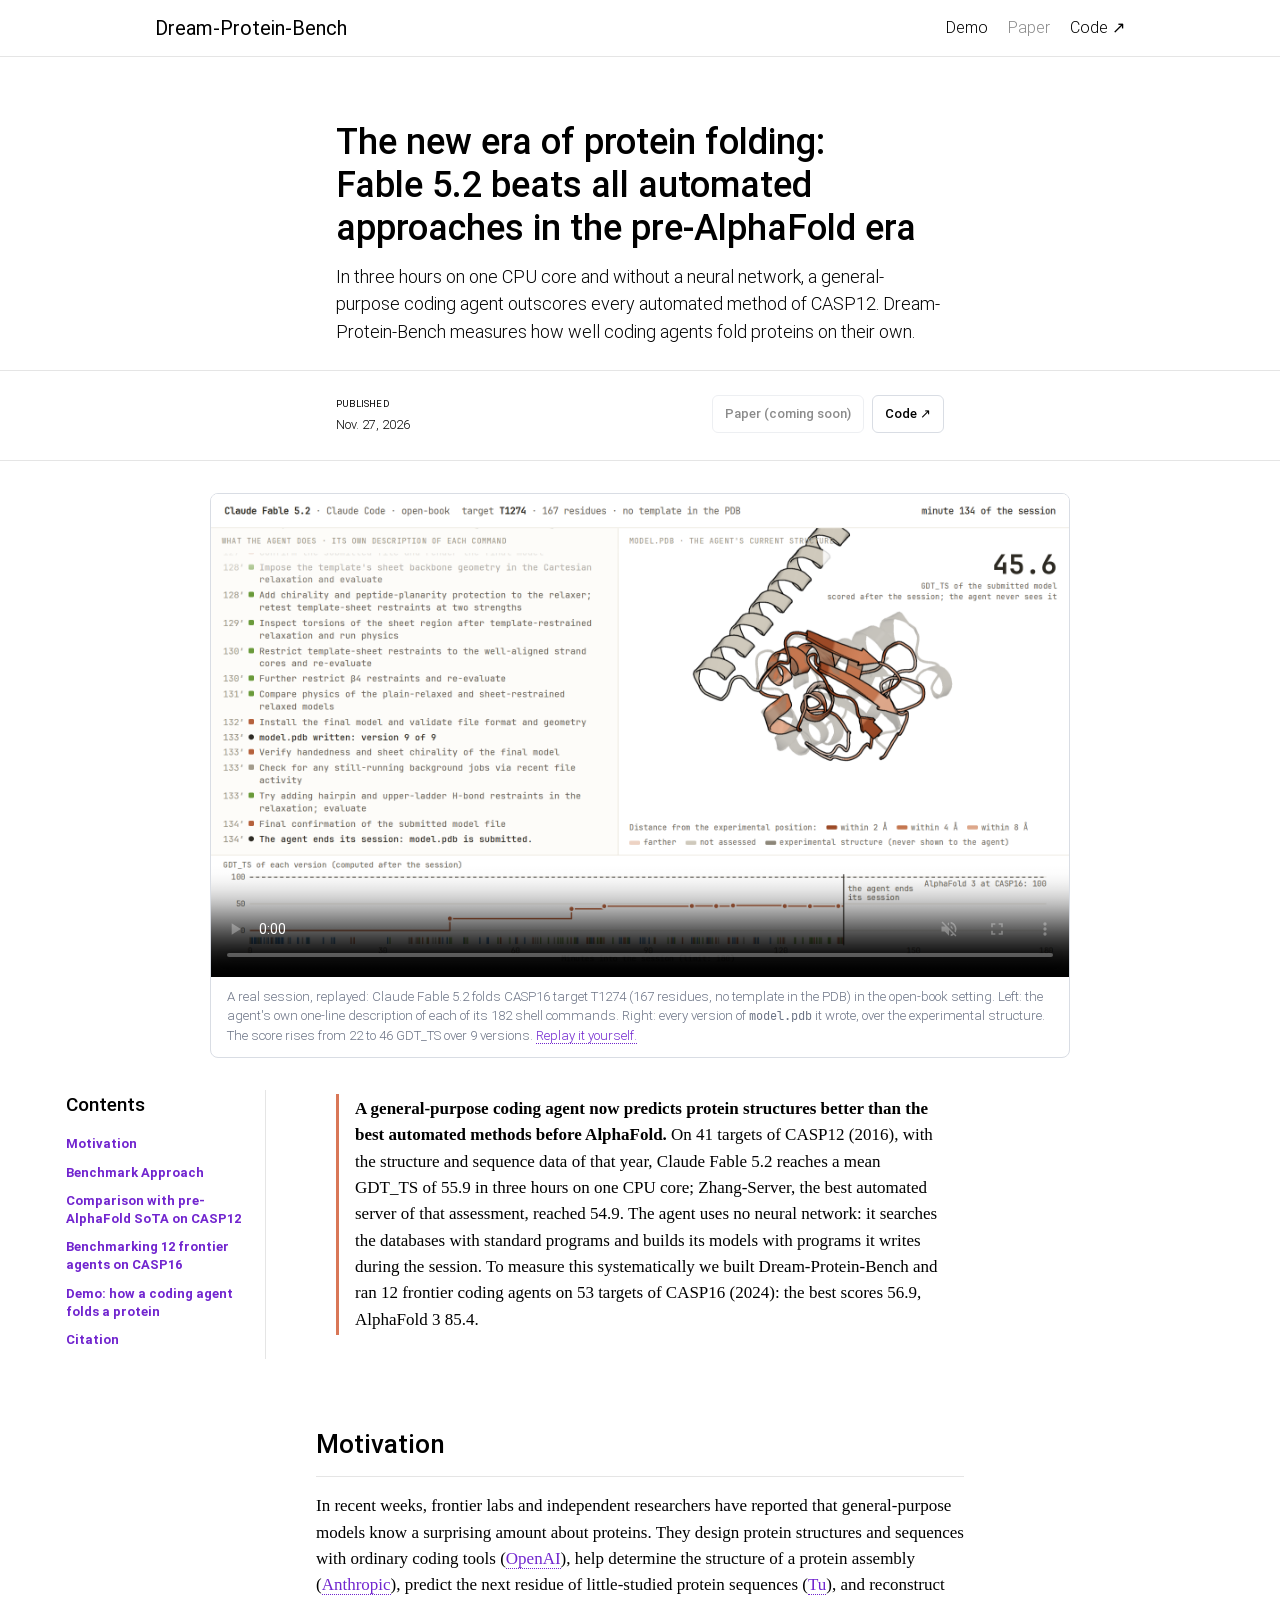
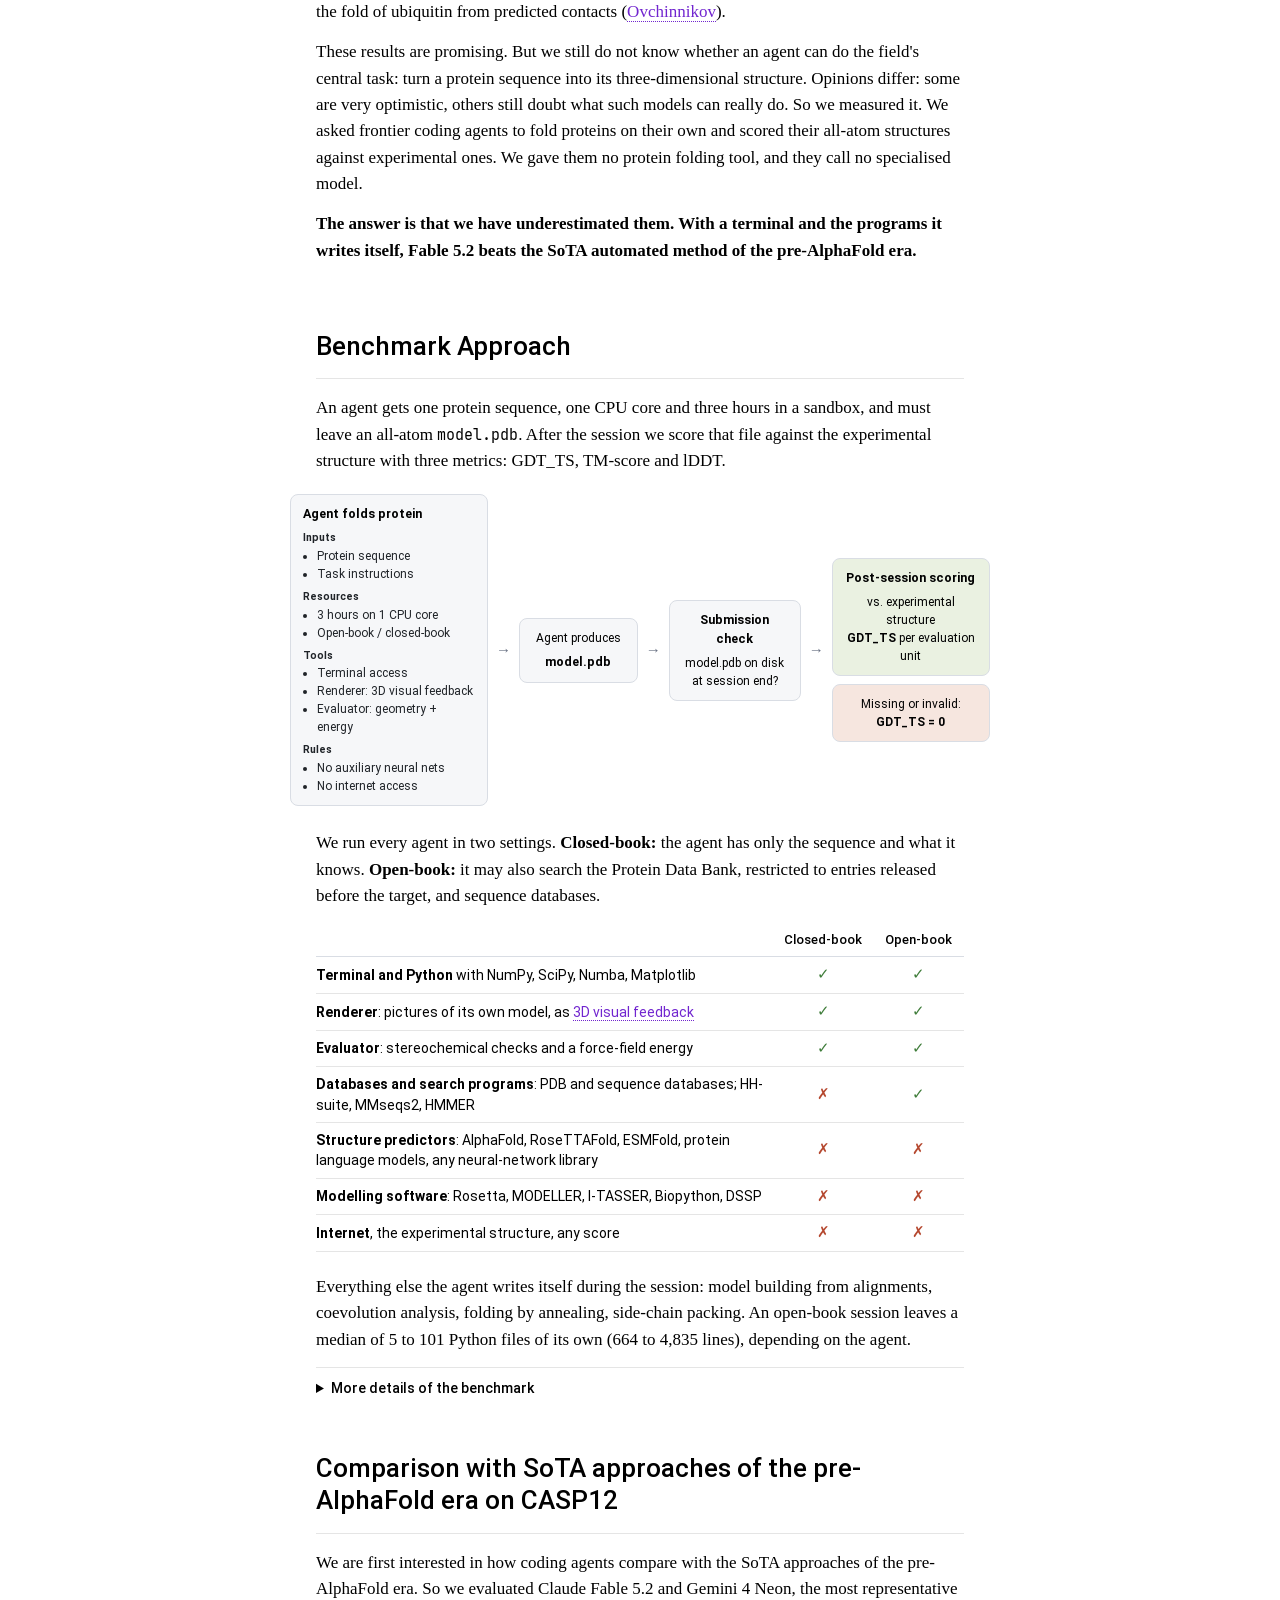
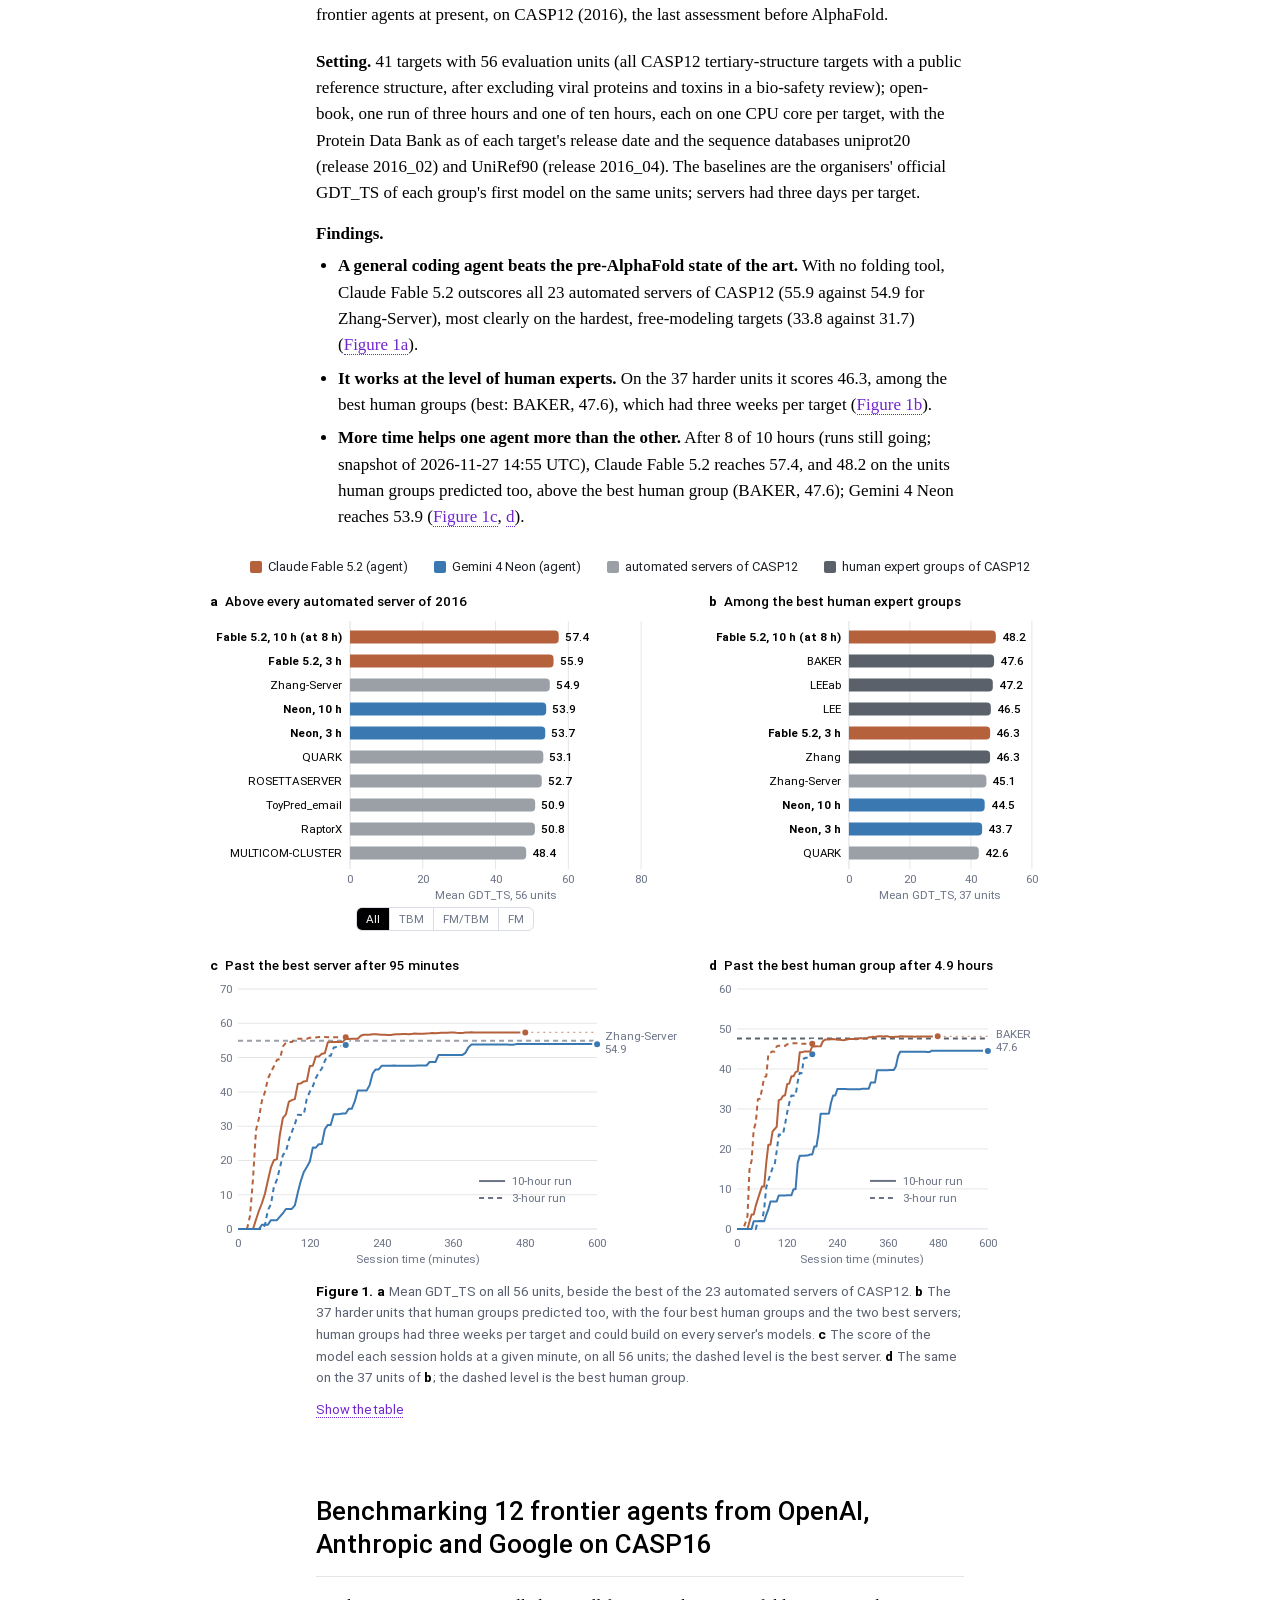
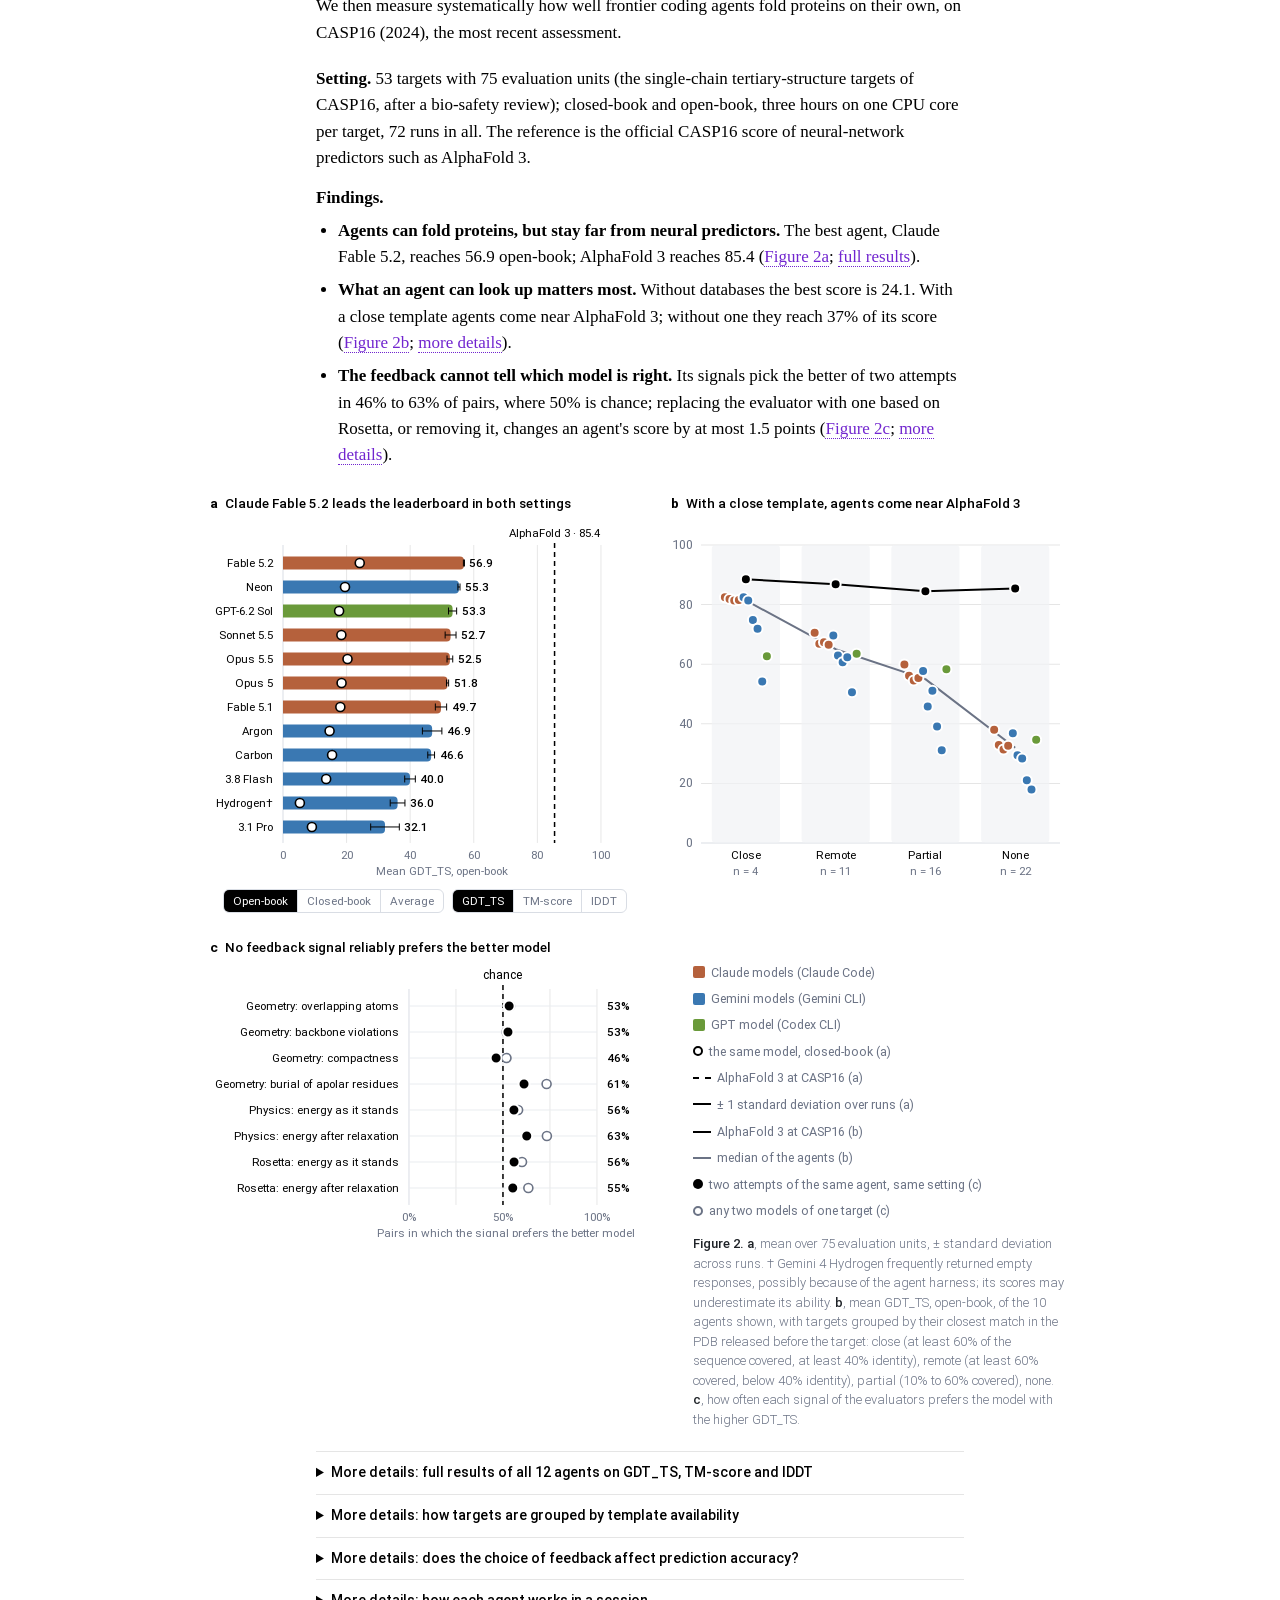
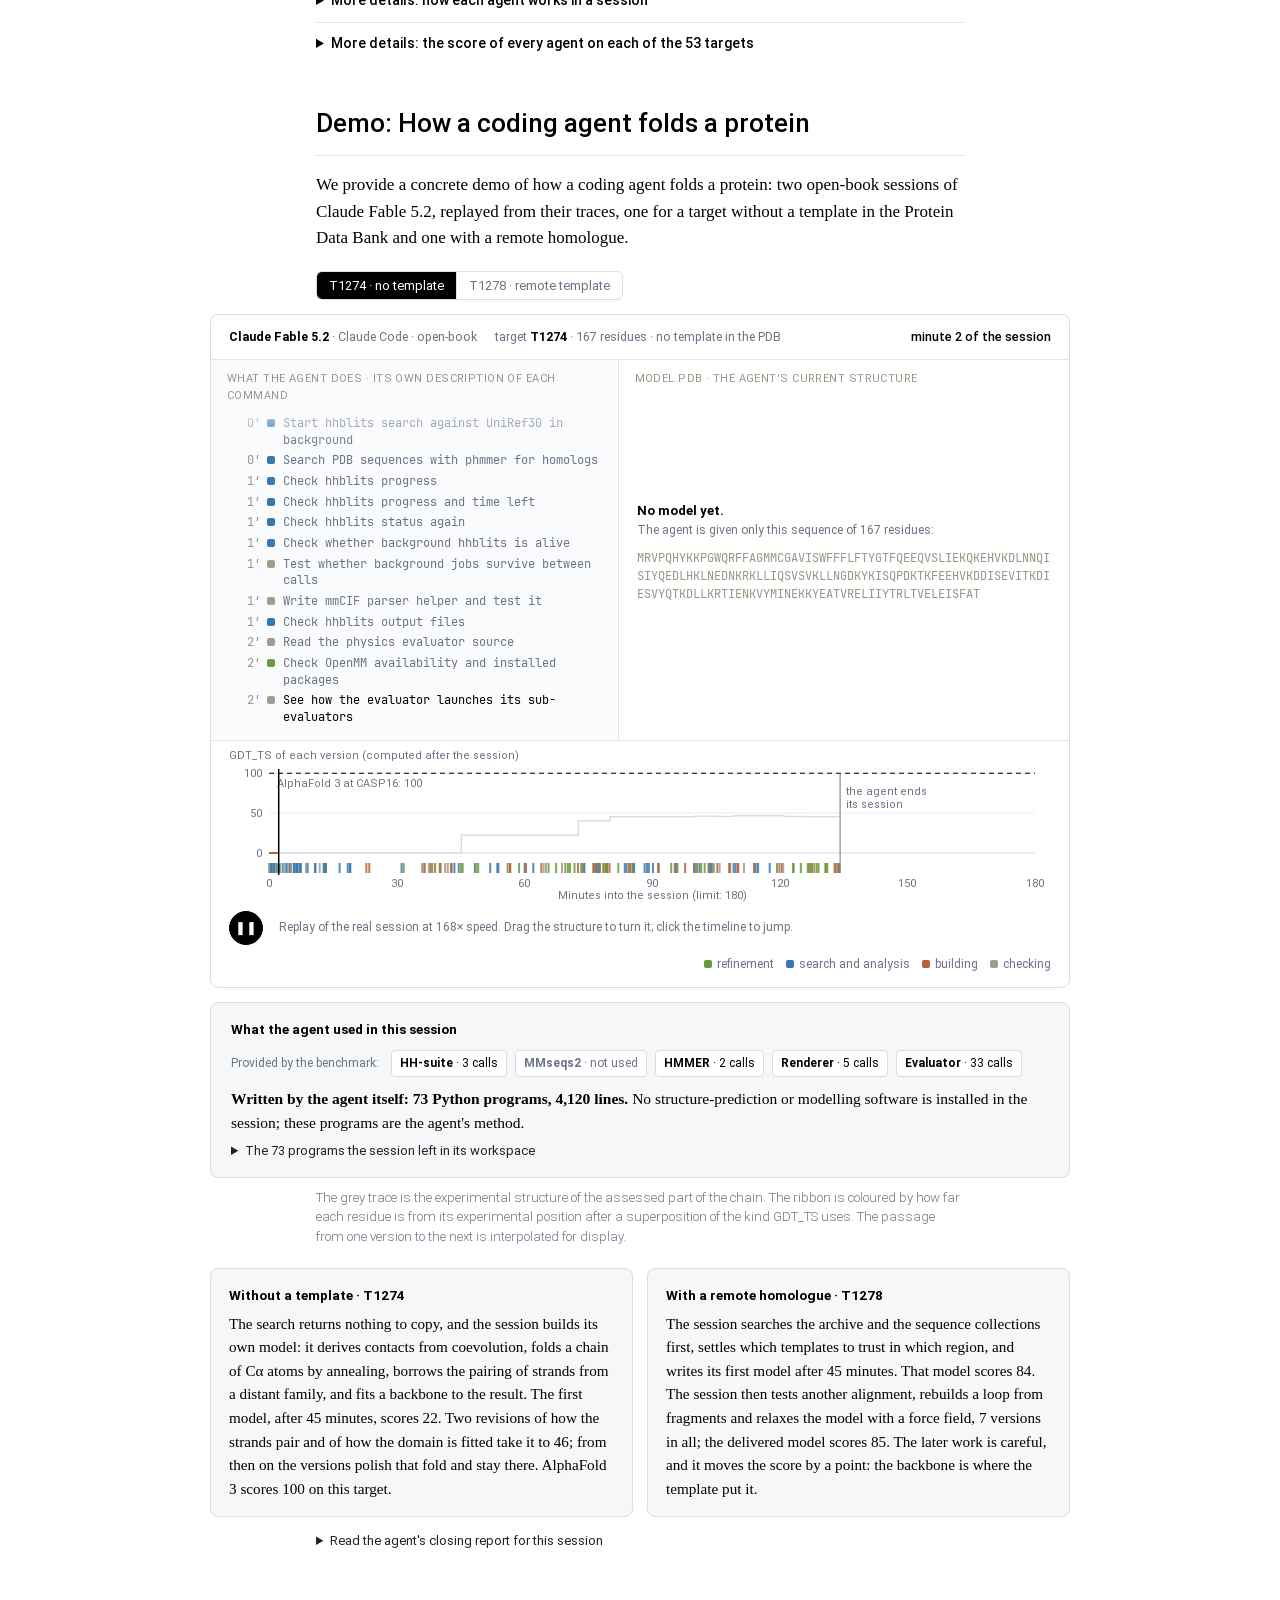
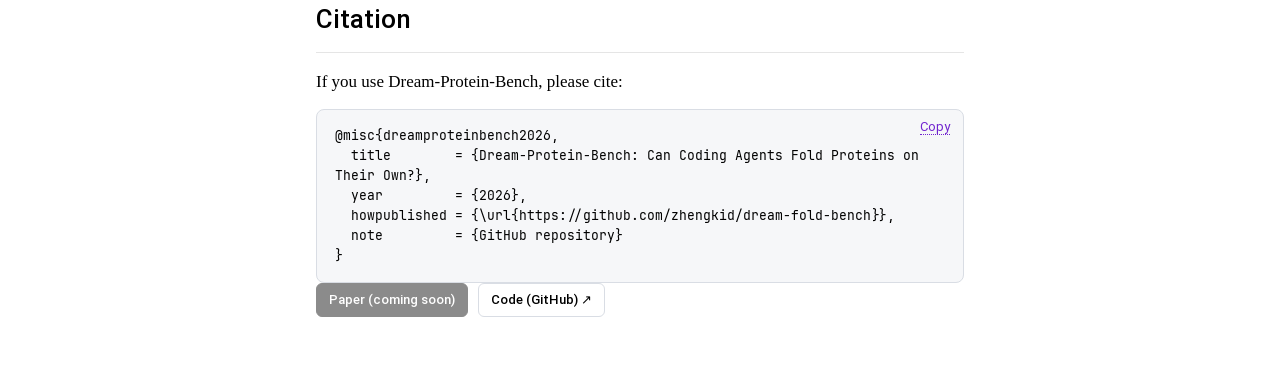
==== index.html @ e255fd9d "Project page: CASP12 comparison, article layout, Dream-Protein-Bench; versioned style sheet and scri" ====
<!doctype html>
<!-- Written by website/build_data.py from website/index.template.html: every number in double braces there is computed from
     the scored runs. Do not edit site/index.html by hand; edit the template and run the program again. -->
<html lang="en">
<head>
<meta charset="utf-8">
<meta name="viewport" content="width=device-width, initial-scale=1">
<!-- kept out of search engines until the paper is released: remove this line then -->
<meta name="robots" content="noindex">
<title>The new era of protein folding: Fable 5.2 beats all automated approaches in the pre-AlphaFold era · Dream-Protein-Bench</title>
<meta name="description" content="A benchmark that asks general-purpose coding agents to predict all-atom protein structures for CASP16 targets in three hours, without neural networks.">
<link rel="stylesheet" href="css/style.css?v=25f2cddd">
</head>
<body>

<header class="top">
  <div class="wrap">
    <a class="brand" href="#top">Dream-Protein-Bench</a>
    <nav>
      <a href="#demo">Demo</a>
      <span class="off" aria-disabled="true" title="The paper will be linked here">Paper</span>
      <a href="https://github.com/zhengkid/dream-fold-bench" target="_blank" rel="noopener">Code ↗</a>
    </nav>
  </div>
</header>

<main id="top">


<div class="title">
  <div class="col">
    <h1>The new era of protein folding:<span class="claimline">Fable 5.2 beats all automated approaches in the pre-AlphaFold era</span></h1>
    <p class="sub">In three hours on one CPU core and without a neural network, a general-purpose coding agent outscores every automated
      method of CASP12. Dream-Protein-Bench measures how well coding agents fold proteins on their own.</p>
  </div>
</div>
<div class="byline">
  <div class="col">
    <div><h3>Published</h3><p>Nov. 27, 2026</p></div>
    <div class="links">
      <span class="btn off" aria-disabled="true" title="The paper will be linked here">Paper (coming soon)</span>
      <a class="btn" href="https://github.com/zhengkid/dream-fold-bench" target="_blank" rel="noopener">Code ↗</a>
    </div>
  </div>
</div>

<div class="hero">
  <div class="wrap">
    <div class="video" id="hero-video">
      <video controls muted loop playsinline preload="metadata" poster="media/replay_T1274_poster.png">
        <source src="media/replay_T1274.mp4?v=0760e5ec" type="video/mp4">
      </video>
      <div class="cap">A real session, replayed: Claude Fable 5.2 folds CASP16 target T1274 (167 residues, no template in the PDB) in the
        open-book setting. Left: the agent's own one-line description of each of its 182 shell commands. Right: every version of
        <span class="mono">model.pdb</span> it wrote, over the experimental structure. The score rises from 22 to
        46 GDT_TS over 9 versions. <a href="#demo">Replay it yourself.</a></div>
    </div>
  </div>
</div>

<div class="article-top">
  <aside class="toc" aria-label="Contents">
    <h3>Contents</h3>
    <a href="#motivation">Motivation</a>
    <a href="#method">Benchmark Approach</a>
    <a href="#casp12">Comparison with pre-AlphaFold SoTA on CASP12</a>
    <a href="#leaderboard">Benchmarking 12 frontier agents on CASP16</a>
    <a href="#demo">Demo: how a coding agent folds a protein</a>
    <a href="#about">Citation</a>
  </aside>
  <div class="col">
    <div class="tldr">
      <p><b>A general-purpose coding agent now predicts protein structures better than the best automated methods before AlphaFold.</b>
        On 41 targets of CASP12 (2016), with the structure and sequence data of that year, Claude Fable 5.2 reaches a mean
        GDT_TS of 55.9 in three hours on one CPU core; Zhang-Server, the best automated server of that
        assessment, reached 54.9. The agent uses no neural network: it searches the databases with standard
        programs and builds its models with programs it writes during the session. To measure this systematically we built Dream-Protein-Bench and ran 12 frontier
        coding agents on 53 targets of CASP16 (2024): the best scores 56.9, AlphaFold 3 85.4.</p>
    </div>
  </div>
</div>

<section id="motivation">
  <div class="wrap">
    <h2>Motivation</h2>
    <p>In recent weeks, frontier labs and independent researchers have reported that general-purpose models know a surprising amount
      about proteins. They design protein structures and sequences with ordinary coding tools
      (<a href="https://x.com/OpenAI/status/2125334383490105601" target="_blank" rel="noopener">OpenAI</a>), help determine the
      structure of a protein assembly (<a href="https://x.com/AnthropicAI/status/2118073665296228863" target="_blank" rel="noopener">Anthropic</a>),
      predict the next residue of little-studied protein sequences
      (<a href="https://x.com/TuXinming/status/2122737418864664618" target="_blank" rel="noopener">Tu</a>), and
      reconstruct the fold of ubiquitin from predicted contacts
      (<a href="https://x.com/sokrypton/status/2122929243260608651" target="_blank" rel="noopener">Ovchinnikov</a>).</p>
    <p>These results are promising. But we still do not know whether an agent can do the field's central task: turn a protein
      sequence into its three-dimensional structure. Opinions differ: some are very optimistic, others still doubt what such models
      can really do. So we measured it. We asked frontier coding agents to fold proteins on their own and scored their all-atom structures against
      experimental ones. We gave them no protein folding tool, and they call no specialised model.</p>
    <p><b>The answer is that we have underestimated them. With a terminal and the programs it writes itself, Fable 5.2 beats the
      SoTA automated method of the pre-AlphaFold era.</b></p>
  </div>
</section>

<section id="method">
  <div class="wrap">
    <h2>Benchmark Approach</h2>
    <p>An agent gets one protein sequence, one CPU core and three hours in a sandbox, and must leave an all-atom
      <span class="mono">model.pdb</span>. After the session we score that file against the experimental structure with three metrics: GDT_TS, TM-score and lDDT.</p>

    <div class="flow">
      <div class="box">
        <h4>Agent folds protein</h4>
        <div class="g">Inputs</div><ul><li>Protein sequence</li><li>Task instructions</li></ul>
        <div class="g">Resources</div><ul><li>3 hours on 1 CPU core</li><li>Open-book / closed-book</li></ul>
        <div class="g">Tools</div><ul><li>Terminal access</li><li>Renderer: 3D visual feedback</li><li>Evaluator: geometry + energy</li></ul>
        <div class="g">Rules</div><ul><li>No auxiliary neural nets</li><li>No internet access</li></ul>
      </div>
      <div class="arrow">→</div>
      <div class="box center"><div>Agent produces</div><h4 style="margin:6px 0 0">model.pdb</h4></div>
      <div class="arrow">→</div>
      <div class="box center"><h4>Submission check</h4><div>model.pdb on disk<br>at session end?</div></div>
      <div class="arrow">→</div>
      <div>
        <div class="box out center"><h4>Post-session scoring</h4><div>vs. experimental structure<br><b>GDT_TS</b> per evaluation unit</div></div>
        <div class="box zero center">Missing or invalid: <b>GDT_TS = 0</b></div>
      </div>
    </div>

    <p>We run every agent in two settings. <b>Closed-book:</b> the agent has only the sequence and what it knows.
      <b>Open-book:</b> it may also search the Protein Data Bank, restricted to entries released before the target, and sequence
      databases.</p>
    <table class="rules">
      <thead><tr><th class="l"></th><th>Closed-book</th><th>Open-book</th></tr></thead>
      <tbody>
        <tr><td class="l"><b>Terminal and Python</b> with NumPy, SciPy, Numba, Matplotlib</td><td class="y">✓</td><td class="y">✓</td></tr>
        <tr><td class="l"><b>Renderer</b>: pictures of its own model, as <a href="#visual-feedback">3D visual feedback</a></td><td class="y">✓</td><td class="y">✓</td></tr>
        <tr><td class="l"><b>Evaluator</b>: stereochemical checks and a force-field energy</td><td class="y">✓</td><td class="y">✓</td></tr>
        <tr><td class="l"><b>Databases and search programs</b>: PDB and sequence databases; HH-suite, MMseqs2, HMMER</td><td class="n">✗</td><td class="y">✓</td></tr>
        <tr class="sep"><td class="l"><b>Structure predictors</b>: AlphaFold, RoseTTAFold, ESMFold, protein language models, any neural-network library</td><td class="n">✗</td><td class="n">✗</td></tr>
        <tr><td class="l"><b>Modelling software</b>: Rosetta, MODELLER, I-TASSER, Biopython, DSSP</td><td class="n">✗</td><td class="n">✗</td></tr>
        <tr><td class="l"><b>Internet</b>, the experimental structure, any score</td><td class="n">✗</td><td class="n">✗</td></tr>
      </tbody>
    </table>
    <p>Everything else the agent writes itself during the session: model building from alignments, coevolution analysis, folding by
      annealing, side-chain packing. An open-book session leaves a median of 5 to 101 Python files of
      its own (664 to 4,835 lines), depending on the agent.</p>
    <details class="more" id="benchmark"><summary>More details of the benchmark</summary>
    <div class="text"><p>Dream-Protein-Bench evaluates general-purpose coding agents on protein structure prediction. A shared evaluation framework
      enforces the resource limits, records the execution traces, and scores the predicted structures against experimentally determined
      references.</p></div>

    <div class="grid3">
      <div class="cell"><h4>Task and targets</h4>
        <p>We identified 60 CASP16 (2024) targets that fit the task of predicting the tertiary structure of a single protein chain, and
          excluded seven after a bio-safety review. The remaining 53 targets cover 75 official CASP16 evaluation units. The agent
          must submit one chain with all heavy atoms for every residue of the sequence.</p></div>
      <div class="cell"><h4>Tools and feedback</h4>
        <p><b>3D visual feedback:</b> a renderer draws any candidate structure from several viewpoints as an image the agent can look at
          (below). <b>Evaluator:</b> stereochemical checks and an energy computed with OpenMM (Amber ff14SB, GBn2 implicit solvent);
          we also evaluate feedback from the Rosetta ref2015 energy function. <b>Open-book data:</b> the pre-release Protein Data
          Bank and the sequence databases UniRef30, BFD and MGnify.</p></div>
      <div class="cell"><h4>Post-session scoring</h4>
        <p>After the session, the final <span class="mono">model.pdb</span> is compared with the experimental structure. Scoring follows the
          official CASP16 evaluation units; separately assessed domains of one submission are scored independently. GDT_TS is the primary
          metric; we also report TM-score and lDDT.</p></div>
      <div class="cell"><h4>Session isolation</h4>
        <p>Each session runs in its own sandbox. The agent can call the language model, but has no access to the internet or to
          provider-side tools. Reference structures, scoring code, scores and the files of other sessions stay outside the sandbox.</p></div>
      <div class="cell"><h4>Agents</h4>
        <p>12 models in three agent harnesses: Claude Code (Claude Fable 5.2, Fable 5.1, Opus 5.5, Opus 5, Sonnet 5.5), Gemini CLI
          (Gemini 4 Neon, Argon, Carbon, Hydrogen; Gemini 3.8 Flash, 3.1 Pro) and Codex CLI (GPT-6.2 Sol).</p></div>
      <div class="cell"><h4>Runs and reporting</h4>
        <p>A run is one session per target under one agent, database setting and evaluator: 53 sessions. The main results rest on
          72 runs (3,816 sessions). A run's score is the mean over the 75 units; we report the mean across runs.
          A session that ends because of a server or infrastructure error is rerun once.</p></div>
    </div>

    <div class="visual" id="visual-feedback">
      <div class="vtext">
        <h3>3D visual feedback: the agent can look at its structure</h3>
        <p>A coding agent works in a terminal, but a protein structure is a three-dimensional object. Every session therefore has a
          renderer: <span class="mono">view/view.py FILE.pdb</span> draws a candidate structure from the front, the top and the side,
          together with its contact map, saves the picture as an image file the agent can open and look at, and prints a text summary.
          The agent decides when to look. 10 of the 12 agents call the renderer in at least 85% of
          their open-book sessions.</p>
      </div>
      <figure>
        <img src="media/renderer_T1274.png?v=8e4a1594" alt="The renderer's picture of a model: the chain from the front, the top and the side, and its contact map" loading="lazy">
        <figcaption>What the agent sees: a picture the renderer drew, and the agent opened, at minute 104 of the replayed T1274 session
          (one domain of a candidate model; the file the session saved as <span class="mono">work/runs/m9_dom.png</span>). Blue is the first residue, red the last; helices are drawn thick, strands medium.</figcaption>
      </figure>
    </div>

    <details><summary>The full task text every open-book session receives</summary>
      <pre class="task" id="task-text"></pre>
      <p class="note" id="task-closed"></p>
    </details>
    </details>
  </div>
</section>

<section id="casp12">
  <div class="wrap">
    <h2>Comparison with SoTA approaches of the pre-AlphaFold era on CASP12</h2>
    <p class="intro">We are first interested in how coding agents compare with the SoTA approaches of the pre-AlphaFold era. So we
      evaluated Claude Fable 5.2 and Gemini 4 Neon, the most representative frontier agents at present, on CASP12 (2016), the last
      assessment before AlphaFold.</p>
    <p><b>Setting.</b> 41 targets with 56 evaluation units (all CASP12 tertiary-structure targets with
      a public reference structure, after excluding viral proteins and toxins in a bio-safety review); open-book, one run of three hours and one of ten hours, each on one CPU core per target, with the Protein Data Bank as of each target's release date and the sequence databases uniprot20 (release 2016_02) and UniRef90 (release 2016_04). The baselines
      are the organisers' official GDT_TS of each group's first model on the same units; servers had three days per target.</p>
    <p class="lead-in"><b>Findings.</b></p>
    <ul class="points">
      <li><b>A general coding agent beats the pre-AlphaFold state of the art.</b> With no folding tool, Claude Fable 5.2 outscores all
        23 automated servers of CASP12 (55.9 against 54.9 for Zhang-Server), most
        clearly on the hardest, free-modeling targets (33.8 against 31.7) (<a href="#c12-a">Figure 1a</a>).</li>
      <li><b>It works at the level of human experts.</b> On the 37 harder units it scores 46.3, among
        the best human groups (best: BAKER, 47.6), which had three weeks per target (<a href="#c12-b">Figure 1b</a>).</li>
      <li><b>More time helps one agent more than the other.</b> After 8 of 10 hours (runs still going; snapshot of 2026-11-27 14:55 UTC), Claude Fable 5.2 reaches 57.4, and 48.2 on the units human groups predicted too, above the best human group (BAKER, 47.6); Gemini 4 Neon reaches 53.9 (<a href="#c12-c">Figure 1c</a>, <a href="#c12-d">d</a>).</li>
    </ul>
    <figure class="fig3">
      <div class="legend keyrow" id="c12-legend"></div>
      <div class="panels3">
        <div class="p" id="c12-a">
          <h4><span>a</span>Above every automated server of 2016</h4>
          <div class="chart" id="c12-chart"></div>
          <div class="controls"><span class="seg" id="c12-class">
            <button data-v="all" aria-pressed="true">All</button><button data-v="TBM" aria-pressed="false">TBM</button><button data-v="FM/TBM" aria-pressed="false">FM/TBM</button><button data-v="FM" aria-pressed="false">FM</button></span></div>
        </div>
        <div class="p" id="c12-b">
          <h4><span>b</span>Among the best human expert groups</h4>
          <div class="chart" id="c12-humans"></div>
        </div>
        <div class="p" id="c12-c">
          <h4><span>c</span>Past the best server after 95 minutes</h4>
          <div class="chart" id="c12-time"></div>
        </div>
        <div class="p" id="c12-d">
          <h4><span>d</span>Past the best human group after 4.9 hours</h4>
          <div class="chart" id="c12-time-both"></div>
        </div>
      </div>
      <figcaption class="cap"><b>Figure 1.</b> <b>a</b> Mean GDT_TS on all 56 units, beside the best of the 23 automated servers
        of CASP12. <b>b</b> The 37 harder units that human groups predicted too, with the four best human groups and the
        two best servers; human groups had three weeks per target and could build on every server's models. <b>c</b> The score of
        the model each session holds at a given minute, on all 56 units; the dashed level is the best server. <b>d</b> The
        same on the 37 units of <b>b</b>; the dashed level is the best human group.</figcaption>
      <div class="figlinks"><button class="linkbtn" id="c12-toggle">Show the table</button></div>
      <div class="tablewrap hidden" id="c12-table"></div>
    </figure>
  </div>
</section>

<section id="leaderboard">
  <div class="wrap">
    <h2>Benchmarking 12 frontier agents from OpenAI, Anthropic and Google on CASP16</h2>
    <p class="intro">We then measure systematically how well frontier coding agents fold proteins on their own, on CASP16 (2024),
      the most recent assessment.</p>
    <p><b>Setting.</b> 53 targets with 75 evaluation units (the single-chain tertiary-structure targets of CASP16,
      after a bio-safety review); closed-book and open-book, three hours on one CPU core per target, 72 runs in all. The
      reference is the official CASP16 score of neural-network predictors such as AlphaFold 3.</p>
    <p class="lead-in"><b>Findings.</b></p>
    <ul class="points">
      <li><b>Agents can fold proteins, but stay far from neural predictors.</b> The best agent, Claude Fable 5.2, reaches
        56.9 open-book; AlphaFold 3 reaches 85.4 (<a href="#c16-a">Figure 2a</a>; <a href="#more-leaderboard">full results</a>).</li>
      <li><b>What an agent can look up matters most.</b> Without databases the best score is 24.1. With a close template
        agents come near AlphaFold 3; without one they reach 37% of its score (<a href="#c16-b">Figure 2b</a>; <a href="#more-template">more details</a>).</li>
      <li><b>The feedback cannot tell which model is right.</b> Its signals pick the better of two attempts in
        46% to 63% of pairs, where 50% is chance; replacing the evaluator with one based on
        Rosetta, or removing it, changes an agent's score by at most 1.5 points (<a href="#c16-c">Figure 2c</a>; <a href="#more-feedback">more details</a>).</li>
    </ul>
    <figure class="fig3 fig4" id="results">
      <div class="panels3 even">
        <div class="p" id="c16-a">
          <h4><span>a</span>Claude Fable 5.2 leads the leaderboard in both settings</h4>
          <div class="chart" id="lb-chart"></div>
          <div class="controls">
            <span class="seg" id="lb-setting">
              <button data-v="open" aria-pressed="true">Open-book</button><button data-v="closed" aria-pressed="false">Closed-book</button><button data-v="average" aria-pressed="false">Average</button></span>
            <span class="seg" id="lb-metric">
              <button data-v="gdt_ts" aria-pressed="true">GDT_TS</button><button data-v="tm" aria-pressed="false">TM-score</button><button data-v="lddt" aria-pressed="false">lDDT</button></span>
          </div>
        </div>
        <div class="p" id="c16-b">
          <h4><span>b</span>With a close template, agents come near AlphaFold 3</h4>
          <div class="chart" id="tpl-chart"></div>
        </div>
        <div class="p" id="c16-c">
          <h4><span>c</span>No feedback signal reliably prefers the better model</h4>
          <div class="chart" id="sig-chart"></div>
        </div>
        <div class="p key">
          <div class="legend" id="lb-legend"></div>
          <div class="legend" id="c16-legend"></div>
          <div class="cap"><b>Figure 2.</b> <b>a</b>, mean over 75 evaluation units, ± standard deviation across runs. † Gemini 4 Hydrogen
            frequently returned empty responses, possibly because of the agent harness; its scores may underestimate its ability.
            <b>b</b>, mean GDT_TS, open-book, of the 10 agents shown, with targets grouped by their closest match in the PDB
            released before the target: close (at least 60% of the sequence covered, at least 40% identity), remote (at least 60%
            covered, below 40% identity), partial (10% to 60% covered), none. <b>c</b>, how often each signal of the evaluators
            prefers the model with the higher GDT_TS.</div>
        </div>
      </div>
    </figure>

    <details class="more" id="more-leaderboard"><summary>More details: full results of all 12 agents on GDT_TS, TM-score and lDDT</summary>
      <div class="tablewrap" id="lb-table"></div>
    <p class="note">Mean ± standard deviation across completed runs; in the table, the superscript is the number of runs. Rows are ordered by
      open-book GDT_TS. Average: the mean of the closed-book and the open-book GDT_TS. All agents use the geometry + physics evaluator.
      AlphaFold 3, Yang-Server and ColabFold are neural-network predictors of CASP16, with their published scores on the units they
      submitted (AlphaFold 3: 73 of 75; ColabFold: 60).</p>
    </details>
    <details class="more" id="more-template"><summary>More details: how targets are grouped by template availability</summary>
      <div class="text">
        <p>We group the 53 targets by their closest sequence match among the PDB chains released before the target (MMseqs2,
          sensitivity 7.5, E-value ≤ 0.001; the best hit maximises identity × coverage). A target's score is the mean over its evaluation
          units, and a type's score the unweighted mean over its targets.</p>
      </div>
      <div class="classes">
        <div class="c"><b>Close template</b>A known structure covers at least 60% of the sequence with at least 40% identity.<span>4 targets</span></div>
        <div class="c"><b>Remote template</b>A known structure covers at least 60% of the sequence with less than 40% identity.<span>11 targets</span></div>
        <div class="c"><b>Partial template</b>The closest known structure covers 10% to 60% of the sequence, typically one domain of several.<span>16 targets</span></div>
        <div class="c"><b>No template</b>No match is found, or the best match covers less than 10% of the sequence.<span>22 targets</span></div>
      </div>
    </details>
    <details class="more" id="more-feedback"><summary>More details: does the choice of feedback affect prediction accuracy?</summary>
      <div class="text">
        <p>We also investigate the effect of the evaluator on prediction accuracy: 4 agents run with an evaluator based
          on the Rosetta energy function in place of geometry + physics (in these runs the PyRosetta library is present and the agent
          may import it), and 2 agents run with no evaluator at all (3 open-book runs each).</p>
      </div>
      <div class="tablewrap" id="fb-table"></div>
      <p class="note" id="fb-note">Mean GDT_TS ± standard deviation across runs; superscript: number of runs. Difference: against geometry + physics.</p>
      <div class="text">
        <p><a href="#c16-c">Figure 2c</a> shows how often each signal prefers the better of two attempts by the same agent
          (attempts at least 5 GDT_TS apart).</p>
      </div>
    </details>
    <details class="more" id="more-sessions"><summary>More details: how each agent works in a session</summary>
      <div class="text">
        <p>For each agent in the open-book setting, we measure how many minutes it takes to write its first model, how many versions
          of the model it writes, which search programs it uses, and how often it asks the evaluator and the renderer for feedback, as
          shown below.</p>
      </div>
      <div class="tablewrap" id="beh-table"></div>
      <p class="note">Open-book sessions. Minutes, versions and evaluator calls are medians over the sessions that deliver a model. For the
        search programs and the renderer, the number is the percentage of sessions that use them at least once.</p>
    </details>
    <details class="more" id="targets"><summary>More details: the score of every agent on each of the 53 targets</summary>
      <div class="text">
        <p>We provide the mean GDT_TS of every agent on every target (the mean over the target's evaluation units and over the runs),
          grouped by template availability, beside AlphaFold 3 at CASP16. Darker is higher.</p>
      </div>
      <div class="controls">
        <span class="ctl-label">Setting</span><span class="seg" id="tg-setting">
          <button data-v="open" aria-pressed="true">Open-book</button><button data-v="closed" aria-pressed="false">Closed-book</button></span>
      </div>
      <div class="tablewrap" id="tg-table"></div>
      <p class="note">Hover over a target for its best match in the pre-release PDB.</p>
    </details>
  </div>
</section>

<section id="demo">
  <div class="wrap">
    <h2>Demo: How a coding agent folds a protein</h2>
    <p class="intro">We provide a concrete demo of how a coding agent folds a protein: two open-book sessions of Claude Fable 5.2,
      replayed from their traces, one for a target without a template in the Protein Data Bank and one with a remote homologue.</p>
    <div class="controls">
      <span class="seg" id="demo-target">
        <button data-v="T1274" aria-pressed="true">T1274 · no template</button><button data-v="T1278" aria-pressed="false">T1278 · remote template</button></span>
    </div>
    <div id="demo-replay"></div>
    <div class="used" id="demo-used"></div>
    <p class="note">The grey trace is the experimental structure of the assessed part of the chain. The ribbon is coloured by how far each residue is from its
      experimental position after a superposition of the kind GDT_TS uses. The passage from one version to the next is interpolated for display.</p>
    <div class="grid2" style="margin-top:22px">
      <div class="cell">
        <h4>Without a template · T1274</h4>
        <p>The search returns nothing to copy, and the session builds its own model: it derives contacts from coevolution, folds a chain of
          Cα atoms by annealing, borrows the pairing of strands from a distant family, and fits a backbone to the result. The first model,
          after 45 minutes, scores 22. Two revisions of how the strands pair and of how the domain is fitted
          take it to 46; from then on the versions polish that fold and stay there. AlphaFold 3 scores 100 on this target.</p>
      </div>
      <div class="cell">
        <h4>With a remote homologue · T1278</h4>
        <p>The session searches the archive and the sequence collections first, settles which templates to trust in which region, and writes
          its first model after 45 minutes. That model scores 84. The session then tests another alignment,
          rebuilds a loop from fragments and relaxes the model with a force field, 7 versions in all; the delivered model
          scores 85. The later work is careful, and it moves the score by a point: the backbone is where the template put it.</p>
      </div>
    </div>
    <details class="report" id="demo-report"><summary>Read the agent's closing report for this session</summary><pre></pre></details>
  </div>
</section>

<section id="about">
  <div class="wrap">
    <h2 id="citation">Citation</h2>
    <p>If you use Dream-Protein-Bench, please cite:</p>
    <div class="cite">
      <button class="linkbtn" id="cite-copy" type="button">Copy</button>
<pre id="cite-text">@misc{dreamproteinbench2026,
  title        = {Dream-Protein-Bench: Can Coding Agents Fold Proteins on Their Own?},
  year         = {2026},
  howpublished = {\url{https://github.com/zhengkid/dream-fold-bench}},
  note         = {GitHub repository}
}</pre>
    </div>
    <div class="buttons"><span class="btn primary off" aria-disabled="true" title="The paper will be linked here">Paper (coming soon)</span>
      <a class="btn" href="https://github.com/zhengkid/dream-fold-bench" target="_blank" rel="noopener">Code (GitHub) ↗</a></div>
  </div>
</section>

</main>
<script src="data/data.js?v=116e6e6c"></script>
<script src="data/replay_T1274.js?v=2b7e1afa"></script>
<script src="data/replay_T1278.js?v=f49070e7"></script>
<script src="js/charts.js?v=48e9558b"></script>
<script src="js/replay.js?v=87c96459"></script>
<script src="js/app.js?v=7eabe4e6"></script>
</body>
</html>
---- css/style.css ----
/* Dream-Protein-Bench project page. The look follows the paper's figures: one monospaced face for labels and numbers
   (JetBrains Mono), warm greys for everything that is not data, one colour per agent harness. Light theme only. */
@font-face { font-family: Roboto; src: url("../fonts/Roboto-Light.ttf") format("truetype"); font-weight: 300; font-display: swap; }
@font-face { font-family: Roboto; src: url("../fonts/Roboto-Regular.ttf") format("truetype"); font-weight: 400; font-display: swap; }
@font-face { font-family: Roboto; src: url("../fonts/Roboto-Medium.ttf") format("truetype"); font-weight: 500 600; font-display: swap; }
@font-face { font-family: Roboto; src: url("../fonts/Roboto-Bold.ttf") format("truetype"); font-weight: 700; font-display: swap; }
@font-face { font-family: "JetBrains Mono"; src: url("../fonts/JetBrainsMono-Regular.ttf") format("truetype"); font-weight: 400; font-display: swap; }
@font-face { font-family: "JetBrains Mono"; src: url("../fonts/JetBrainsMono-Medium.ttf") format("truetype"); font-weight: 500; font-display: swap; }
@font-face { font-family: "JetBrains Mono"; src: url("../fonts/JetBrainsMono-Bold.ttf") format("truetype"); font-weight: 700; font-display: swap; }

:root {
  color-scheme: light;
  --bg: #FFFFFF; --panel: #F6F7F9; --panel-2: #ECEEF2; --ink: #000000; --ink-2: #1F2328; --muted: #6B7385; --rule: #D9DDE4; --rule-soft: rgba(0, 0, 0, 0.1);
  --claude: #B5613C; --gemini: #3A78B2; --gpt: #6A9A3A; --ref: #000000; --link: #7125CF; --lede: #D97757;
  --mono: "JetBrains Mono", ui-monospace, SFMono-Regular, Menlo, Consolas, monospace;
  --sans: Roboto, -apple-system, "Segoe UI", "Helvetica Neue", Arial, sans-serif;
  --serif: "Source Serif 4", Charter, "Bitstream Charter", Georgia, serif;
  --max: 860px; --col: 648px;
}
* { box-sizing: border-box; }
html { scroll-behavior: smooth; scroll-padding-top: 64px; }
body { margin: 0; background: var(--bg); color: var(--ink); font-family: var(--serif); font-size: 17px; line-height: 1.6; -webkit-font-smoothing: antialiased; }
a { color: var(--ink); text-decoration-color: var(--rule); text-underline-offset: 3px; }
a:hover { text-decoration-color: var(--ink); }
.wrap { max-width: var(--max); margin: 0 auto; padding: 0 24px; }
.narrow { max-width: 760px; }
.mono { font-family: var(--sans); font-size: 0.88em; }

/* ---- top bar */
.top { position: sticky; top: 0; z-index: 20; background: rgba(251, 250, 246, 0.94); backdrop-filter: blur(6px); border-bottom: 1px solid var(--rule-soft); }
.top .wrap { display: flex; align-items: center; gap: 24px; height: 52px; }
.brand { font-family: var(--sans); font-weight: 700; font-size: 14px; letter-spacing: -0.01em; text-decoration: none; white-space: nowrap; }
.top nav { display: flex; gap: 20px; margin-left: auto; overflow-x: auto; }
.top nav a { font-family: var(--sans); font-size: 12.5px; color: var(--muted); text-decoration: none; white-space: nowrap; }
.top nav a:hover { color: var(--ink); }

/* ---- hero */
.hero { padding: 64px 0 40px; }
.eyebrow { font-family: var(--sans); font-size: 12.5px; color: var(--muted); letter-spacing: 0.02em; margin: 0 0 14px; }
h1 { font-family: var(--sans); font-weight: 700; font-size: clamp(34px, 5.4vw, 56px); line-height: 1.05; letter-spacing: -0.03em; margin: 0 0 10px; }
h1.claim { font-size: clamp(28px, 4.1vw, 44px); line-height: 1.12; letter-spacing: -0.025em; max-width: 940px; margin-bottom: 16px; }
h1.claim .era { display: block; font-size: 0.5em; letter-spacing: 0; color: var(--muted); font-weight: 500; margin-bottom: 10px; }
/* the findings in a few sentences, set off by a bar of the page's accent */
.tldr { max-width: 820px; border-left: 3px solid var(--claude); padding: 2px 0 2px 20px; margin: 0 0 30px; font-size: 18px; }
.tldr p { margin: 0 0 12px; }
.tldr p:last-child { margin-bottom: 0; }
/* the contents, beside the text where the window is wide enough */
.toc { display: none; }
@media (min-width: 1500px) {
  .toc { display: block; position: fixed; top: 120px; left: max(18px, calc(50% - 540px - 200px)); width: 172px; font-family: var(--sans); font-size: 11.5px; line-height: 1.45; z-index: 5; }
  .toc b { display: block; font-size: 12px; margin-bottom: 8px; }
  .toc a { display: block; color: var(--muted); text-decoration: none; margin: 0 0 8px; }
  .toc a:hover { color: var(--ink); }
}
.hero .sub { font-size: clamp(21px, 2.6vw, 28px); line-height: 1.25; color: var(--ink-2); margin: 0 0 22px; font-style: italic; }
.hero .lead { max-width: 760px; margin: 0 0 26px; font-size: 18px; }
.buttons { display: flex; flex-wrap: wrap; gap: 10px; margin: 0 0 36px; }
.btn { font-family: var(--sans); font-size: 13.5px; font-weight: 500; padding: 9px 16px; border: 1px solid var(--ink); border-radius: 4px; text-decoration: none; color: var(--ink); background: transparent; cursor: pointer; }
.btn.primary { background: var(--ink); color: var(--bg); }
.btn:hover { background: var(--ink); color: var(--bg); }
.btn.primary:hover { background: #000; }
/* a link that is not there yet: shown, and cannot be clicked */
.off { opacity: 0.45; cursor: not-allowed; pointer-events: none; user-select: none; }
.top nav .off { font-family: var(--sans); font-size: 12.5px; color: var(--muted); white-space: nowrap; }

.tiles { display: grid; grid-template-columns: repeat(4, 1fr); gap: 12px; margin: 0 0 36px; }
.tile { background: var(--panel); border-radius: 6px; padding: 16px 18px 14px; }
.tile .value { font-family: var(--sans); font-weight: 700; font-size: 34px; line-height: 1.1; letter-spacing: -0.02em; }
.tile .label { font-family: var(--sans); font-size: 12px; color: var(--muted); margin-top: 6px; line-height: 1.45; }
.tile .key { display: inline-block; width: 9px; height: 9px; border-radius: 2px; margin-right: 6px; vertical-align: baseline; }

/* ---- sections */
section { padding: 56px 0; border-top: 1px solid var(--rule-soft); }
h2 { font-family: var(--sans); font-weight: 700; font-size: 26px; letter-spacing: -0.02em; margin: 0 0 8px; line-height: 1.2; }
h3 { font-family: var(--sans); font-weight: 700; font-size: 17px; letter-spacing: -0.01em; margin: 36px 0 8px; }
.kicker { font-family: var(--sans); font-size: 12px; color: var(--muted); letter-spacing: 0.04em; text-transform: uppercase; margin: 0 0 8px; }
.intro { max-width: 760px; margin: 0 0 24px; color: var(--ink-2); }
p { margin: 0 0 14px; }
.note { font-family: var(--sans); font-size: 12px; color: var(--muted); line-height: 1.55; margin: 10px 0 0; }
.note + .note { margin-top: 6px; }
strong { font-weight: 700; }

/* ---- cards and controls */
.card { background: #FFFFFF; border: 1px solid var(--rule-soft); border-radius: 8px; padding: 20px 22px; }
.controls { display: flex; flex-wrap: wrap; gap: 18px; align-items: center; margin: 0 0 14px; }
.seg { display: inline-flex; border: 1px solid var(--rule); border-radius: 5px; overflow: hidden; background: #fff; }
.seg button { font-family: var(--sans); font-size: 12.5px; padding: 6px 12px; border: 0; background: transparent; color: var(--muted); cursor: pointer; border-right: 1px solid var(--rule); }
.seg button:last-child { border-right: 0; }
.seg button[aria-pressed="true"] { background: var(--ink); color: var(--bg); }
.seg button:focus-visible, .btn:focus-visible, .linkbtn:focus-visible { outline: 2px solid var(--gemini); outline-offset: 2px; }
.ctl-label { font-family: var(--sans); font-size: 12px; color: var(--muted); margin-right: 8px; }
.linkbtn { font-family: var(--sans); font-size: 12.5px; color: var(--muted); background: none; border: 0; padding: 0; cursor: pointer; text-decoration: underline; text-decoration-color: var(--rule); text-underline-offset: 3px; }
.linkbtn:hover { color: var(--ink); }

/* ---- charts */
.chart { position: relative; width: 100%; }
.chart svg { display: block; width: 100%; height: auto; overflow: visible; font-family: var(--sans); }
.chart text { fill: var(--muted); font-size: 12px; }
.chart .name { fill: var(--ink); }
.chart .value { fill: var(--ink); font-weight: 500; }
.chart .grid { stroke: var(--rule-soft); stroke-width: 1; }
.chart .axis { stroke: var(--rule); stroke-width: 1; }
.legend { display: flex; flex-wrap: wrap; gap: 6px 18px; font-family: var(--sans); font-size: 12px; color: var(--muted); margin: 12px 0 0; }
.legend span { display: inline-flex; align-items: center; gap: 6px; white-space: nowrap; }
.legend i { display: inline-block; width: 12px; height: 12px; border-radius: 2px; }
.legend i.line { height: 0; width: 18px; border-top: 2px solid; border-radius: 0; }
.legend i.dash { height: 0; width: 18px; border-top: 2px dashed; border-radius: 0; }
.legend i.ring { width: 10px; height: 10px; border-radius: 50%; background: #fff; border: 2px solid var(--ink); }
.legend i.dot { width: 10px; height: 10px; border-radius: 50%; }
.tip { position: absolute; z-index: 5; pointer-events: none; background: #fff; border: 1px solid var(--rule); border-radius: 6px; box-shadow: 0 4px 16px rgba(45, 42, 35, 0.12); padding: 9px 11px; font-family: var(--sans); font-size: 12px; color: var(--muted); min-width: 150px; max-width: 320px; display: none; }
.tip .t { color: var(--ink); font-weight: 700; margin-bottom: 4px; }
.tip .row { display: flex; align-items: center; gap: 7px; white-space: nowrap; line-height: 1.6; }
.tip .row b { color: var(--ink); font-weight: 500; margin-left: auto; padding-left: 14px; }
.tip .row i { display: inline-block; width: 12px; height: 0; border-top: 2px solid; flex: none; }
.tip .row.dim { opacity: 0.55; }

/* ---- tables */
.tablewrap { overflow-x: auto; }
table.data { border-collapse: collapse; width: 100%; font-family: var(--sans); font-size: 12.5px; }
table.data th { text-align: right; font-weight: 500; color: var(--muted); padding: 7px 10px; border-bottom: 1px solid var(--rule); white-space: nowrap; }
table.data th.l, table.data td.l { text-align: left; }
table.data th.c { text-align: center; }
table.data th.wrap { white-space: normal; line-height: 1.3; vertical-align: bottom; max-width: 96px; }
table.data td { text-align: right; padding: 6px 10px; border-bottom: 1px solid var(--rule-soft); white-space: nowrap; font-variant-numeric: tabular-nums; }
table.data tr.group td { border-top: 1px solid var(--rule); }
table.data tr.ref td { color: var(--muted); }
table.data td .sd { color: var(--muted); }
table.data td sup { color: var(--muted); font-size: 9.5px; margin-left: 2px; }
table.data .sw { display: inline-block; width: 9px; height: 9px; border-radius: 2px; margin-right: 8px; }
table.data td.best { font-weight: 700; }
.hidden { display: none !important; }

/* ---- workflow */
.flow { display: grid; grid-template-columns: 1.5fr auto 0.9fr auto 1fr auto 1.2fr; gap: 10px; align-items: center; margin: 8px 0 8px; font-family: var(--sans); font-size: 12.5px; }
.flow .box { background: var(--panel); border-radius: 6px; padding: 14px 16px; }
.flow .box h4 { font-family: var(--sans); font-size: 13px; margin: 0 0 8px; }
.flow .box .g { font-weight: 700; margin: 8px 0 2px; font-size: 11.5px; color: var(--ink-2); }
.flow .box ul { margin: 0; padding-left: 16px; color: var(--ink-2); }
.flow .arrow { color: var(--muted); font-size: 18px; text-align: center; }
.flow .box.out { background: #EAF1E1; }
.flow .box.zero { background: #F6E6DF; margin-top: 8px; }
.flow .center { text-align: center; }
.grid3 { display: grid; grid-template-columns: repeat(3, 1fr); gap: 14px; margin-top: 22px; }
.grid2 { display: grid; grid-template-columns: repeat(2, 1fr); gap: 14px; }
.cell { background: var(--panel); border-radius: 6px; padding: 16px 18px; font-size: 15.5px; line-height: 1.55; }
.cell h4 { font-family: var(--sans); font-size: 13.5px; margin: 0 0 6px; }
.cell p:last-child { margin-bottom: 0; }
.cell ul { margin: 0; padding-left: 18px; }
.twocol { display: grid; grid-template-columns: 1fr 1fr; gap: 14px; margin-top: 14px; }
.setting { border-radius: 6px; padding: 16px 18px; font-size: 15.5px; border: 1px solid var(--rule); background: #fff; }
.setting h4 { font-family: var(--sans); font-size: 14px; margin: 0 0 6px; }
.setting .tag { font-family: var(--sans); font-size: 11.5px; color: var(--muted); }
/* what the agent has and has not */
.toolbox { margin-top: 26px; background: #fff; border: 1px solid var(--rule-soft); border-radius: 8px; padding: 6px 22px 18px; }
.toolbox h3 { margin-top: 18px; }
.toolbox > p { max-width: 820px; }
.toolbox h4 { font-family: var(--sans); font-size: 13.5px; margin: 0 0 8px; }
.toolbox ul { margin: 0; padding-left: 18px; font-size: 15.5px; line-height: 1.55; }
.toolbox li { margin: 0 0 6px; }
.toolbox .have, .toolbox .havenot { border-radius: 6px; padding: 16px 18px; }
.toolbox .have { background: #EAF1E1; }
.toolbox .havenot { background: #F6E6DF; }
/* what one replayed session used */
.used { margin-top: 14px; background: var(--panel); border-radius: 8px; padding: 16px 20px; font-size: 15.5px; }
.used h4 { font-family: var(--sans); font-size: 13.5px; margin: 0 0 10px; }
.used .row { display: flex; flex-wrap: wrap; gap: 8px; align-items: center; margin: 0 0 10px; }
.used .lab { font-family: var(--sans); font-size: 12px; color: var(--muted); margin-right: 4px; }
.used .chip { font-family: var(--sans); font-size: 12px; background: #fff; border: 1px solid var(--rule); border-radius: 4px; padding: 3px 8px; white-space: nowrap; }
.used .chip b { font-weight: 700; }
.used .chip.own { border-color: transparent; background: #EEE9DC; }
.used .chip.zero { color: var(--muted); }
.used details { margin-top: 4px; }
.used p { margin: 0 0 6px; }
.visual { margin-top: 28px; background: #fff; border: 1px solid var(--rule-soft); border-radius: 8px; padding: 6px 22px 18px; }
.visual h3 { margin-top: 18px; }
.visual .vtext { max-width: 820px; }
.visual figure { margin: 10px 0 0; }
.visual img { display: block; width: 100%; height: auto; border: 1px solid var(--rule-soft); border-radius: 4px; background: #fff; }
.visual figcaption { font-family: var(--sans); font-size: 12px; color: var(--muted); line-height: 1.55; margin-top: 8px; }
details { margin-top: 18px; }
details summary { font-family: var(--sans); font-size: 13px; cursor: pointer; color: var(--ink-2); }
pre.task { font-family: var(--sans); font-size: 12px; line-height: 1.55; background: var(--panel); border-radius: 6px; padding: 18px 20px; white-space: pre-wrap; overflow-x: auto; margin: 12px 0 0; }

/* ---- findings */
.finding { display: grid; grid-template-columns: minmax(0, 1fr); gap: 16px; margin: 0 0 56px; }
.finding:last-child { margin-bottom: 0; }
.finding .text { max-width: 760px; }
.classes { display: grid; grid-template-columns: repeat(4, 1fr); gap: 10px; margin: 6px 0 18px; }
.classes .c { background: var(--panel); border-radius: 6px; padding: 12px 14px; font-size: 14px; line-height: 1.45; }
.classes .c b { font-family: var(--sans); font-size: 12.5px; display: block; margin-bottom: 4px; }
.classes .c span { font-family: var(--sans); font-size: 11.5px; color: var(--muted); display: block; margin-top: 6px; }
.panels { display: grid; grid-template-columns: 1fr 1fr; gap: 18px; }
.panels h4 { font-family: var(--sans); font-size: 13px; margin: 0 0 6px; font-weight: 500; }

/* heat table of the targets */
table.heat { border-collapse: separate; border-spacing: 2px; font-family: var(--sans); font-size: 10.5px; margin: 0 auto; }
table.heat th { font-weight: 500; color: var(--muted); padding: 2px 3px; white-space: nowrap; }
table.heat th.rot { height: 88px; position: relative; padding: 0; }
table.heat th.rot div { position: absolute; left: 50%; bottom: 6px; transform: rotate(-50deg); transform-origin: 0 100%; white-space: nowrap; color: var(--ink-2); }
table.heat td { width: 44px; min-width: 34px; height: 21px; text-align: center; border-radius: 2px; font-variant-numeric: tabular-nums; }
table.heat td.t { text-align: left; width: auto; padding-right: 8px; color: var(--ink); white-space: nowrap; }
table.heat td.cl { text-align: left; width: auto; color: var(--muted); padding: 10px 0 3px; font-size: 11.5px; }
table.heat td.sep { width: 8px; }

/* ---- replay */
.replay { background: #FFFFFF; border: 1px solid var(--rule-soft); border-radius: 8px; overflow: hidden; }
.replay .bar { display: flex; flex-wrap: wrap; align-items: baseline; gap: 6px 18px; padding: 12px 18px; border-bottom: 1px solid var(--rule-soft); font-family: var(--sans); font-size: 12.5px; color: var(--muted); }
.replay .bar b { color: var(--ink); font-weight: 700; }
.replay .bar .clock { margin-left: auto; color: var(--ink); font-weight: 500; font-variant-numeric: tabular-nums; }
.replay .stage { display: grid; grid-template-columns: minmax(0, 0.95fr) minmax(0, 1.05fr); }
.replay .log { border-right: 1px solid var(--rule-soft); height: 380px; overflow: hidden; position: relative; background: #FDFCF9; }
.replay .log .lines { position: absolute; left: 0; right: 0; bottom: 0; padding: 10px 16px 12px; }
.replay .log .ln { font-family: var(--sans); font-size: 11.5px; line-height: 1.45; color: var(--muted); display: grid; grid-template-columns: 34px 10px 1fr; gap: 6px; padding: 2px 0; }
.replay .log .ln .m { color: #9A9485; text-align: right; font-variant-numeric: tabular-nums; }
.replay .log .ln .k { width: 8px; height: 8px; border-radius: 2px; margin-top: 4px; }
.replay .log .ln .x { overflow: hidden; text-overflow: ellipsis; display: -webkit-box; -webkit-line-clamp: 2; -webkit-box-orient: vertical; }
.replay .log .ln.now { color: var(--ink); }
.replay .log .ln.ver { color: var(--ink); font-weight: 500; }
.replay .log .ln.ver .k { border-radius: 50%; background: var(--ink) !important; }
.replay .log .fade { position: absolute; top: 30px; left: 0; right: 0; height: 56px; z-index: 2; background: linear-gradient(#FDFCF9, rgba(253, 252, 249, 0)); pointer-events: none; }
.replay .log .head, .replay .view .head { position: absolute; top: 0; left: 0; right: 0; padding: 10px 16px 8px; font-family: var(--sans); font-size: 11px; letter-spacing: 0.04em; text-transform: uppercase; color: #9A9485; z-index: 3; }
.replay .log .head { background: #FDFCF9; }
.replay .view { position: relative; height: 380px; }
.replay .view canvas { width: 100%; height: 100%; display: block; cursor: grab; touch-action: none; }
.replay .view canvas:active { cursor: grabbing; }
.replay .view img.frame { position: absolute; inset: 0; width: 100%; height: 100%; object-fit: contain; display: none; }
.replay .view .badge { position: absolute; top: 30px; right: 12px; text-align: right; font-family: var(--sans); z-index: 2; background: rgba(255, 255, 255, 0.84); padding: 4px 6px; border-radius: 4px; }
.replay .view .badge .big { font-size: 30px; font-weight: 700; color: var(--ink); line-height: 1; font-variant-numeric: tabular-nums; }
.replay .view .badge .small { font-size: 11px; color: var(--muted); margin-top: 4px; line-height: 1.4; }
.replay .view .key { position: absolute; left: 10px; bottom: 6px; right: 10px; background: rgba(255, 255, 255, 0.84); padding: 4px 6px; border-radius: 4px; font-family: var(--sans); font-size: 11px; color: var(--muted); display: flex; flex-wrap: wrap; gap: 4px 14px; align-items: center; z-index: 2; }
.replay .view .key i { display: inline-block; width: 16px; height: 6px; border-radius: 2px; margin-right: 5px; vertical-align: middle; }
.replay .view .empty { position: absolute; inset: 44px 18px 40px; display: flex; flex-direction: column; justify-content: center; font-family: var(--sans); color: var(--muted); font-size: 12px; z-index: 1; }
.replay .view .empty .seq { word-break: break-all; line-height: 1.55; color: #9A9485; font-size: 11.5px; margin-top: 10px; max-height: 190px; overflow: hidden; }
.replay .view .empty b { color: var(--ink); font-size: 13px; }
.replay .timeline { border-top: 1px solid var(--rule-soft); padding: 8px 18px 4px; }
.replay .timeline svg { display: block; width: 100%; height: auto; font-family: var(--sans); cursor: pointer; overflow: visible; }
.replay .timeline text { font-size: 11px; fill: var(--muted); }
.replay .foot { display: flex; flex-wrap: wrap; align-items: center; gap: 10px 16px; padding: 8px 18px 14px; font-family: var(--sans); font-size: 12px; color: var(--muted); }
.replay .foot .play { width: 34px; height: 34px; border-radius: 50%; border: 1px solid var(--ink); background: var(--ink); color: var(--bg); cursor: pointer; font-size: 13px; line-height: 1; display: inline-flex; align-items: center; justify-content: center; }
.replay .foot .spacer { margin-left: auto; }
.replay.capture { border: 0; border-radius: 0; }
.replay.capture .foot { display: none; }
.report { margin-top: 14px; }
.report pre { font-family: var(--sans); font-size: 12px; line-height: 1.55; background: var(--panel); border-radius: 6px; padding: 16px 18px; white-space: pre-wrap; margin: 10px 0 0; max-height: 420px; overflow: auto; }

/* ---- video */
.video { background: #fff; border: 1px solid var(--rule-soft); border-radius: 8px; overflow: hidden; }
.video video { display: block; width: 100%; height: auto; background: #fff; }
.video .cap { font-family: var(--sans); font-size: 12px; color: var(--muted); padding: 10px 16px 12px; border-top: 1px solid var(--rule-soft); line-height: 1.5; }

.cite { position: relative; max-width: 820px; }
.cite pre { font-family: var(--sans); font-size: 12.5px; line-height: 1.6; background: var(--panel); border-radius: 6px; padding: 16px 18px; margin: 0; overflow-x: auto; }
.cite .linkbtn { position: absolute; top: 10px; right: 14px; }
footer { border-top: 1px solid var(--rule-soft); padding: 28px 0 48px; font-family: var(--sans); font-size: 12px; color: var(--muted); line-height: 1.6; }

@media (max-width: 860px) {
  .tiles { grid-template-columns: repeat(2, 1fr); }
  .flow { grid-template-columns: 1fr; }
  .flow .arrow { transform: rotate(90deg); }
  .grid3, .grid2, .twocol, .classes, .panels { grid-template-columns: 1fr; }
  .classes { grid-template-columns: 1fr 1fr; }
  .replay .stage { grid-template-columns: 1fr; }
  .replay .log { height: 220px; border-right: 0; border-bottom: 1px solid var(--rule-soft); }
  .replay .view { height: 320px; }
  .top nav { gap: 14px; }
}


/* =====================================================================================================================
   The article layout (2026-11-27): a white page, one narrow column of text (648px) with figures wider than it (860px),
   Roboto for headings, labels and figures, a serif for the text, the contents beside the opening.
   These rules come last and replace the earlier look where the two differ.
   ===================================================================================================================== */
body { background: #fff; color: #000; font-family: var(--serif); font-size: 17px; line-height: 1.55; }
a { color: var(--link); text-decoration: none; border-bottom: 1px dotted var(--link); }
a:hover { border-bottom-style: solid; }
.mono, pre.task, .cite pre, .report pre, .replay .log .ln, .used .chip.own, .replay .view .empty .seq { font-family: var(--mono); }
.col { max-width: var(--col); margin: 0 auto; padding: 0 20px; }
.wrap { max-width: calc(var(--max) + 40px); padding: 0 20px; }

/* the bar at the top */
.top { background: #fff; border-bottom: 1px solid var(--rule-soft); backdrop-filter: none; }
.top .wrap { max-width: 1010px; height: 56px; }
.brand { font-family: var(--sans); font-weight: 400; font-size: 20px; letter-spacing: 0; border: 0; color: #000; }
.top nav a, .top nav .off { font-family: var(--sans); font-size: 16px; font-weight: 300; color: #000; border: 0; }
.top nav a:hover { color: var(--link); }

/* the title, the byline */
.title { padding: 64px 0 24px; }
.title h1 { font-family: var(--sans); font-weight: 600; font-size: 34px; line-height: 1.18; letter-spacing: 0; margin: 0 0 12px; max-width: none; }
.title h1 { font-size: 44px; line-height: 1.1; }                       /* the slogan leads; the finding stands under it */
.title h1 .claimline { display: block; font-size: 24px; font-weight: 500; line-height: 1.25; margin: 14px 0 4px; }
@media (max-width: 860px) { .title h1 { font-size: 34px; } .title h1 .claimline { font-size: 20px; } }
.title .sub { font-family: var(--sans); font-size: 18px; font-weight: 300; line-height: 1.55; font-style: normal; color: #000; margin: 0; }
.byline { border-top: 1px solid var(--rule-soft); border-bottom: 1px solid var(--rule-soft); padding: 24px 0; font-family: var(--sans); font-size: 12.8px; font-weight: 300; line-height: 1.8; }
.byline .col { display: flex; flex-wrap: wrap; gap: 8px 32px; align-items: flex-start; }
.byline h3 { font-family: var(--sans); font-size: 9.6px; font-weight: 400; text-transform: uppercase; letter-spacing: 0.02em; margin: 0; }
.byline p { margin: 0; }
.byline p.author { font-weight: 500; }
.byline .links { margin-left: auto; display: flex; gap: 8px; align-items: center; }
.btn { font-family: var(--sans); font-size: 13px; font-weight: 500; padding: 6px 12px; border: 1px solid var(--rule); border-radius: 6px; color: #000; background: #fff; }
.btn:hover { background: var(--panel); color: #000; border-bottom-style: solid; }
.btn.primary { background: #000; color: #fff; border-color: #000; }

/* the opening: the contents beside the summary */
.article-top { position: relative; padding: 32px 0 8px; }
.toc { display: none; }
@media (min-width: 1240px) {
  .toc { display: block; position: absolute; top: 32px; left: max(24px, calc(50% - 324px - 250px)); width: 200px; padding-right: 20px; border-right: 1px solid var(--rule-soft);
         font-family: var(--sans); z-index: 2; }
  .toc h3 { font-family: var(--sans); font-size: 19px; font-weight: 600; margin: 0 0 16px; }
  .toc a { display: block; font-size: 13px; font-weight: 700; line-height: 1.4; color: var(--link); border: 0; margin: 0 0 10px; }
  .toc a:hover { text-decoration: underline; }
}
.tldr { max-width: none; border-left: 3px solid var(--lede); padding: 2px 0 2px 16px; margin: 4px 0 32px; font-size: 17px; }
.update { background: var(--panel); border: 1px solid var(--rule); border-radius: 8px; padding: 13px 18px 3px; margin: 0 0 32px; font-size: 15.2px; }
.update p { margin: 0 0 6px; }
.update ul { margin: 0 0 10px; padding-left: 18px; }
.update li { margin: 0 0 6px; }
.tiles { max-width: var(--max); margin: 0 auto 8px; padding: 0 20px; }
.tile { background: var(--panel); border: 1px solid var(--rule); border-radius: 8px; }
.tile .value { font-family: var(--sans); font-weight: 700; font-size: 30px; letter-spacing: 0; }
.tile .label { font-family: var(--sans); font-size: 12.5px; font-weight: 400; color: var(--muted); }

/* sections: no rule between them; the heading carries a hairline, as the text column's own heading */
section { border-top: 0; padding: 20px 0 12px; }
section > .wrap > .kicker, section > .wrap > h2, section > .wrap > h3, section > .wrap > p, section > .wrap > details, section > .wrap > .controls,
.finding > .text, .finding > p.note, section > .wrap > .buttons, section > .wrap > .cite, .visual .vtext, .toolbox > p, .toolbox > h3 {
  max-width: var(--col); margin-left: auto; margin-right: auto; }
.finding > .text { width: 100%; }
.kicker { font-family: var(--sans); font-size: 11px; font-weight: 500; letter-spacing: 0.06em; color: var(--muted); margin-bottom: 6px; }
h2 { font-family: var(--sans); font-weight: 600; font-size: 26px; line-height: 1.25; letter-spacing: 0; padding-bottom: 16px; border-bottom: 1px solid var(--rule-soft); margin-top: 20px; margin-bottom: 16px; }
h3 { font-family: var(--sans); font-weight: 600; font-size: 19px; letter-spacing: 0; margin-top: 32px; }
.intro { color: #000; margin-bottom: 20px; }
.note, .video .cap, .visual figcaption { font-family: var(--sans); font-size: 13.3px; font-weight: 300; color: var(--muted); line-height: 1.45; }
.finding { margin-bottom: 36px; gap: 12px; }

/* figures: no frame around them */
.card { background: none; border: 0; border-radius: 0; padding: 0; margin: 12px 0 4px; }
.chart text { font-size: 12.5px; }
.chart .name { fill: #000; }
.chart .value { fill: #000; font-weight: 600; }
.legend, .ctl-label, .seg button, .linkbtn, table.data, table.heat, .tip { font-family: var(--sans); }
.legend { font-size: 12.5px; }
.seg { border-radius: 6px; }
.seg button { font-size: 13px; }
.seg button[aria-pressed="true"] { background: #000; color: #fff; }
.linkbtn { color: var(--link); text-decoration: none; border-bottom: 1px dotted var(--link); font-size: 13px; }
table.data { font-size: 13.3px; }
table.data th { font-weight: 500; }
table.heat { font-size: 11px; }
.tip { font-size: 12.5px; border-radius: 6px; }

/* the boxes of the benchmark section and of the replay, in the page's greys */
.flow, .flow .box h4, .cell h4, .setting h4, .setting .tag, .toolbox h4, .classes .c b, .classes .c span, .panels h4, details summary, .used h4, .used .lab, .used .chip { font-family: var(--sans); }
.flow { font-size: 13.5px; }
.flow .box, .cell, .classes .c, .used { background: var(--panel); border: 1px solid var(--rule); border-radius: 8px; }
.setting, .toolbox, .visual, .replay, .video { border-color: var(--rule); border-radius: 8px; }
.cell, .setting, .toolbox ul, .classes .c { font-size: 15.2px; }
.replay .bar, .replay .foot, .replay .log .head, .replay .view .head, .replay .view .badge, .replay .view .key, .replay .timeline svg { font-family: var(--sans); }
.replay .log, .replay .log .head { background: #FAFBFC; }
.replay .log .fade { background: linear-gradient(#FAFBFC, rgba(250, 251, 252, 0)); }
.replay .log .ln { font-size: 11.5px; }
.cite pre, pre.task, .report pre { background: var(--panel); border: 1px solid var(--rule); border-radius: 8px; }
h1.claim { font-family: var(--sans); }

@media (max-width: 860px) {
  .byline .links { margin-left: 0; }
  .title { padding-top: 40px; }
  .title h1 { font-size: 28px; }
}

/* the Method section: the two lists without the box around them */
.toolbox.plain { border: 0; background: none; padding: 0; margin: 18px 0 20px; }
#method .flow { margin-bottom: 26px; }
#method .twocol { margin-bottom: 18px; }

/* Benchmark Approach: what a session has, as one small table */
table.rules { border-collapse: collapse; width: 100%; max-width: var(--col); margin: 16px auto 22px; font-family: var(--sans); font-size: 14px; line-height: 1.45; }
table.rules th { font-weight: 600; font-size: 13px; padding: 6px 10px; border-bottom: 1px solid var(--rule); text-align: center; white-space: nowrap; }
table.rules td { padding: 7px 10px; border-bottom: 1px solid var(--rule-soft); text-align: center; width: 92px; font-size: 15px; }
table.rules td.l { text-align: left; width: auto; font-size: 14px; padding-left: 0; }
table.rules td.y { color: #3F7D3A; }
table.rules td.n { color: #B5482F; }
table.rules tr.sep td { border-top: 1px solid var(--rule); }
#method .flow { margin-top: 22px; }
/* Benchmark Approach: the flow figure at the width of the text, with smaller type */
#method .flow { max-width: 700px; margin: 20px auto 24px; font-size: 12px; gap: 8px; line-height: 1.5; }
#method .flow .box { padding: 10px 12px; }
#method .flow .box h4 { font-size: 12.5px; margin-bottom: 5px; }
#method .flow .box .g { font-size: 10.5px; margin: 6px 0 1px; }
#method .flow .box ul { padding-left: 14px; }
#method .flow .arrow { font-size: 15px; }
/* CASP12 section: charts and the table at about the width of the text */

/* CASP12: one figure of three panels */
.fig3 { margin: 26px 0 22px; }
.fig3 .panels3 { display: grid; grid-template-columns: minmax(0, 1.3fr) minmax(0, 1fr); gap: 26px 30px; align-items: start; }
.fig3 .p.key { align-self: center; padding: 0 4px 0 22px; }
.fig3 .key .legend { flex-direction: column; align-items: flex-start; gap: 7px; margin: 0 0 14px; }
.fig3 .cap { font-family: var(--sans); font-size: 13px; font-weight: 300; color: var(--muted); line-height: 1.5; }
.fig3 .cap b { font-weight: 600; color: var(--ink-2); }
.fig3 .p { min-width: 0; overflow: hidden; }
.fig3 h4 { font-family: var(--sans); font-size: 13.5px; font-weight: 600; line-height: 1.3; margin: 0 0 6px; min-height: 18px; text-align: left; }
.fig3 h4 span { display: inline-block; font-weight: 700; margin-right: 7px; }
.fig3 .controls { margin: 6px 0 0; justify-content: center; }
.fig3 .seg button { font-size: 11.5px; padding: 4px 9px; }

.fig3 figcaption { font-family: var(--sans); font-size: 13.3px; font-weight: 300; color: var(--muted); line-height: 1.45; max-width: var(--col); margin: 12px auto 0; }
.fig3 figcaption b { font-weight: 600; color: var(--ink-2); }
.fig3 .tablewrap { margin-top: 14px; }
@media (max-width: 760px) { .fig3 .panels3 { grid-template-columns: 1fr; } .fig3 h4 { min-height: 0; } }

/* a list of findings in the text column */
ul.points { max-width: var(--col); margin: 0 auto 18px; padding-left: 22px; font-size: 17px; line-height: 1.55; }
ul.points li { margin: 0 0 7px; }
p.lead-in { margin-bottom: 6px; }

/* the video under the title */
.hero { margin: 32px 0 0; padding: 0; border: 0; background: none; }
.hero .video { margin-top: 0; margin-bottom: 0; }
/* More details of the benchmark: everything at the width of the text */
#benchmark .grid3 { max-width: var(--col); margin-left: auto; margin-right: auto; grid-template-columns: repeat(2, minmax(0, 1fr)); }
#benchmark .visual { max-width: var(--col); margin-left: auto; margin-right: auto; box-sizing: border-box; }
#benchmark details { max-width: var(--col); margin-left: auto; margin-right: auto; }
#benchmark pre.task { max-width: 100%; overflow-x: auto; box-sizing: border-box; }
@media (max-width: 760px) { #benchmark .grid3 { grid-template-columns: 1fr; } }

/* CASP16: the four-part figure and the folded details under it */
.fig3 .panels3.even { grid-template-columns: minmax(0, 1.08fr) minmax(0, 1fr); }
.fig4 .p.key { align-self: start; padding-top: 26px; }
details.more { max-width: none; margin: 10px 0 0; border-top: 1px solid var(--rule-soft); padding-top: 10px; }
details.more summary { font-size: 14px; font-weight: 500; color: var(--ink); max-width: var(--col); margin: 0 auto; }
details.more .text, details.more > p.note { max-width: var(--col); margin-left: auto; margin-right: auto; }
details.more .text p { margin-top: 12px; }
details.more .tablewrap { margin: 12px 0 6px; }
/* CASP16: the leaderboard at the width of the text */
#leaderboard > .wrap > .card { max-width: var(--col); margin-left: auto; margin-right: auto; }
details.more table.data { font-size: 12px; }
details.more table.data th, details.more table.data td { padding: 5px 5px; }
details.more table.data th.wrap { max-width: 70px; }
details.more table.data .sw { margin-right: 5px; }
details.more .classes { max-width: var(--col); margin: 10px auto; }
details.more table.data th { white-space: normal; line-height: 1.25; vertical-align: bottom; }
details.more table.data th, details.more table.data td { padding: 5px 4px; }
details.more .controls { max-width: var(--col); margin: 10px auto 8px; }
details.more table.heat { font-size: 10px; }
details.more table.heat td { width: auto; min-width: 30px; }
/* the citation box: long lines wrap instead of running out of the box */
#cite-text { white-space: pre-wrap; overflow-wrap: anywhere; font-size: 12.5px; }

/* CASP16: the two-part figure with its key and caption underneath */
.fig4 > .legend { justify-content: center; margin: 14px 0 0; }
.fig4 > .cap { max-width: var(--col); margin: 10px auto 0; }
details.more > .chart, details.more > .legend { max-width: var(--col); margin-left: auto; margin-right: auto; }

/* CASP16: leaderboard and template panel side by side; the key in the fourth cell */
.fig4 .controls { gap: 8px; flex-wrap: wrap; }
.fig4 .key .legend + .legend { margin-top: -6px; }
.fig4 .p.key { padding-top: 24px; }

/* More details of the benchmark, folded inside Benchmark Approach */
#benchmark .grid3 { margin-top: 12px; }
#benchmark > details { margin-top: 14px; }
/* the page top: the contents column always has room; the four numbers at the width of the text */
@media (min-width: 1100px) { .article-top { min-height: 330px; } }
.tiles { max-width: var(--col); padding: 0; margin: 0 auto 8px; gap: 10px; }
.tile { padding: 13px 13px 12px; }
.tile .value { font-size: 26px; }
.tile .label { font-size: 11.8px; }
@media (max-width: 700px) { .tiles { padding: 0 20px; } }
/* the title is one title: both lines in the same type */
.title h1 { font-size: 36px; line-height: 1.2; }
.title h1 .claimline { display: block; font-size: inherit; font-weight: inherit; line-height: inherit; margin: 0; }
@media (max-width: 860px) { .title h1 { font-size: 28px; } .title h1 .claimline { font-size: inherit; } }

/* a figure whose key and caption stand under the panels */
.fig3 > .legend { justify-content: center; margin: 14px 0 0; }
.fig3 > .cap { font-family: var(--sans); font-size: 13.3px; font-weight: 300; color: var(--muted); line-height: 1.45; max-width: var(--col); margin: 10px auto 0; }
.fig3 > .cap b { font-weight: 600; color: var(--ink-2); }

/* the figure's key above its panels, its caption and links under them */
.fig3 > .legend.keyrow { justify-content: center; gap: 6px 26px; margin: 0 0 16px; font-size: 13px; color: var(--ink-2); }
.fig3 > .cap { font-size: 13.5px; font-weight: 400; line-height: 1.6; color: #5B6170; margin-top: 16px; }
.fig3 > .cap b { font-weight: 700; color: var(--ink); margin-right: 1px; }
.fig3 > .figlinks { max-width: var(--col); margin: 6px auto 0; font-family: var(--sans); }

/* a panel or a folded block that a link in the findings points to */
.fig3 .p:target h4, details.more:target > summary { background: #FFF3D6; }
/* narrow screens: every figure's panels in one column */
@media (max-width: 760px) {
  .fig3 .panels3, .fig3 .panels3.even { grid-template-columns: minmax(0, 1fr); }
  .fig3 .p.key, .fig4 .p.key { padding: 0; }
  .fig3 h4 { min-height: 0; }
}
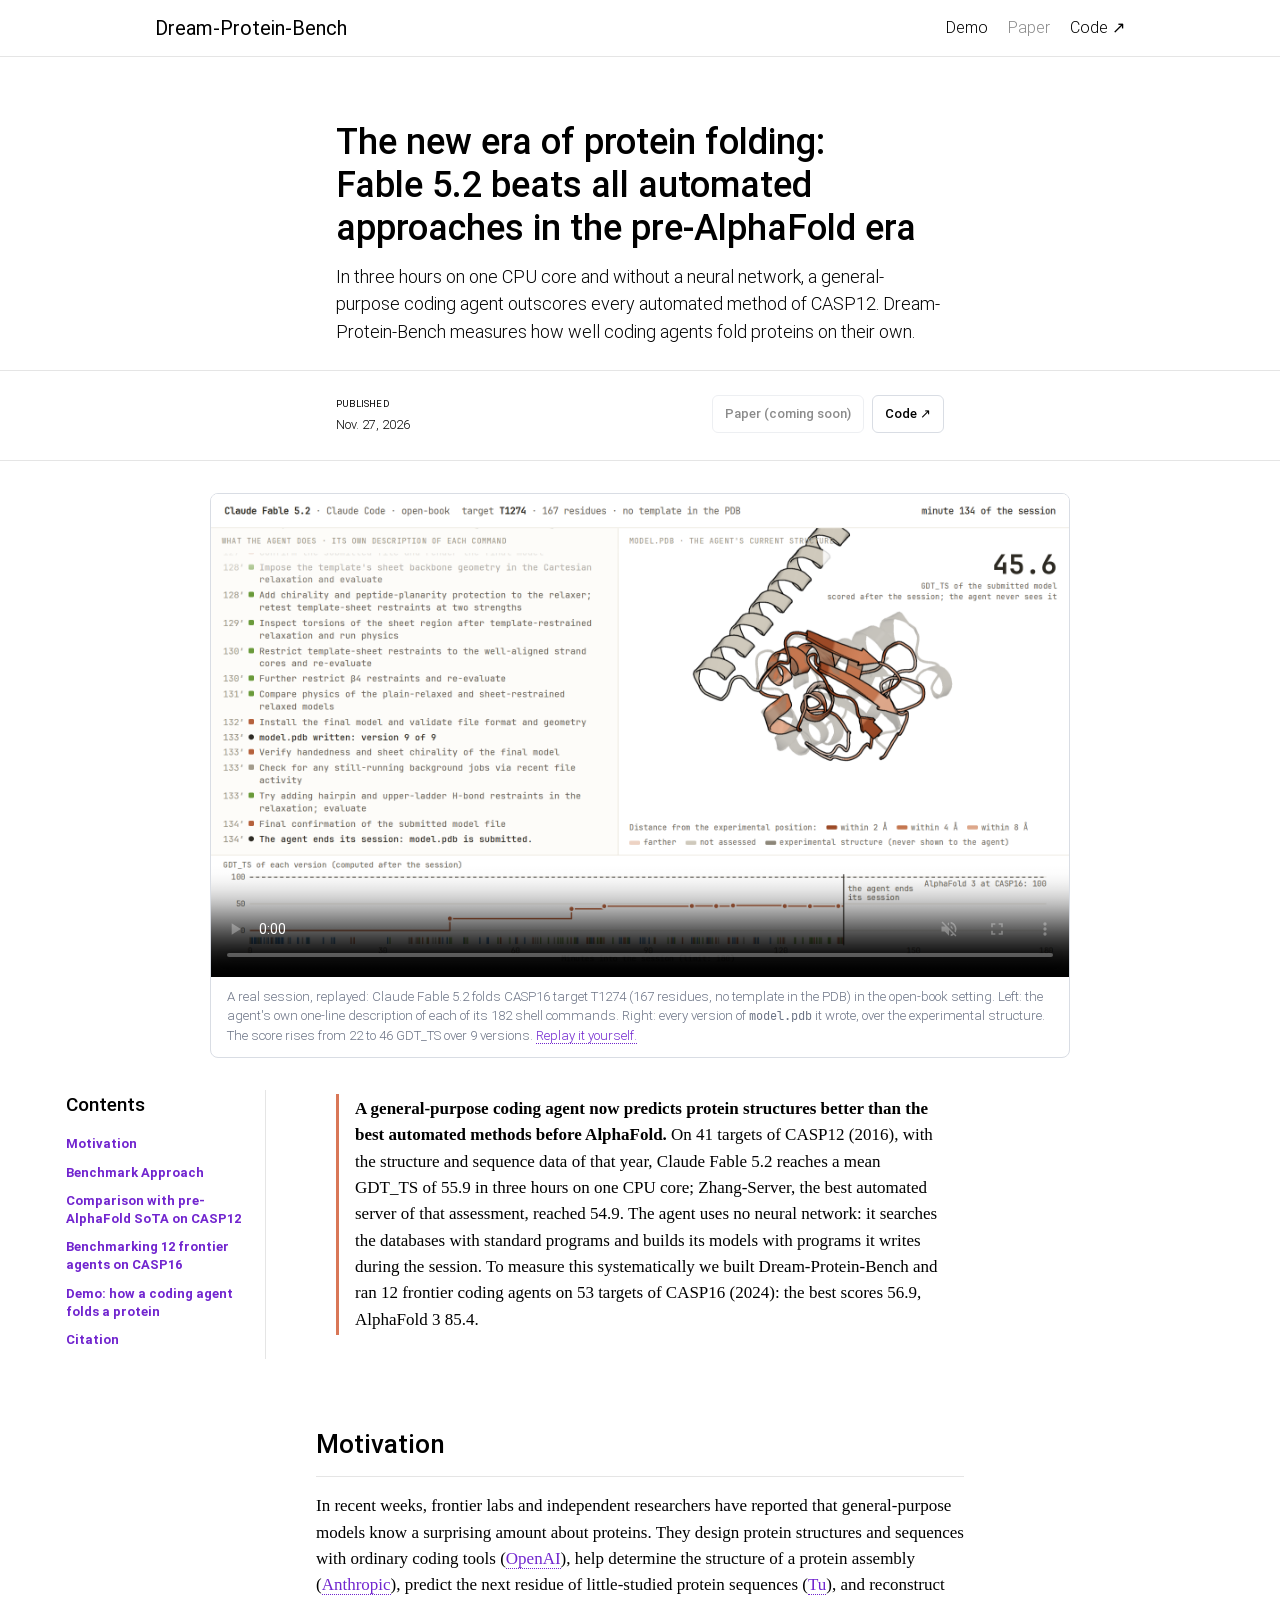
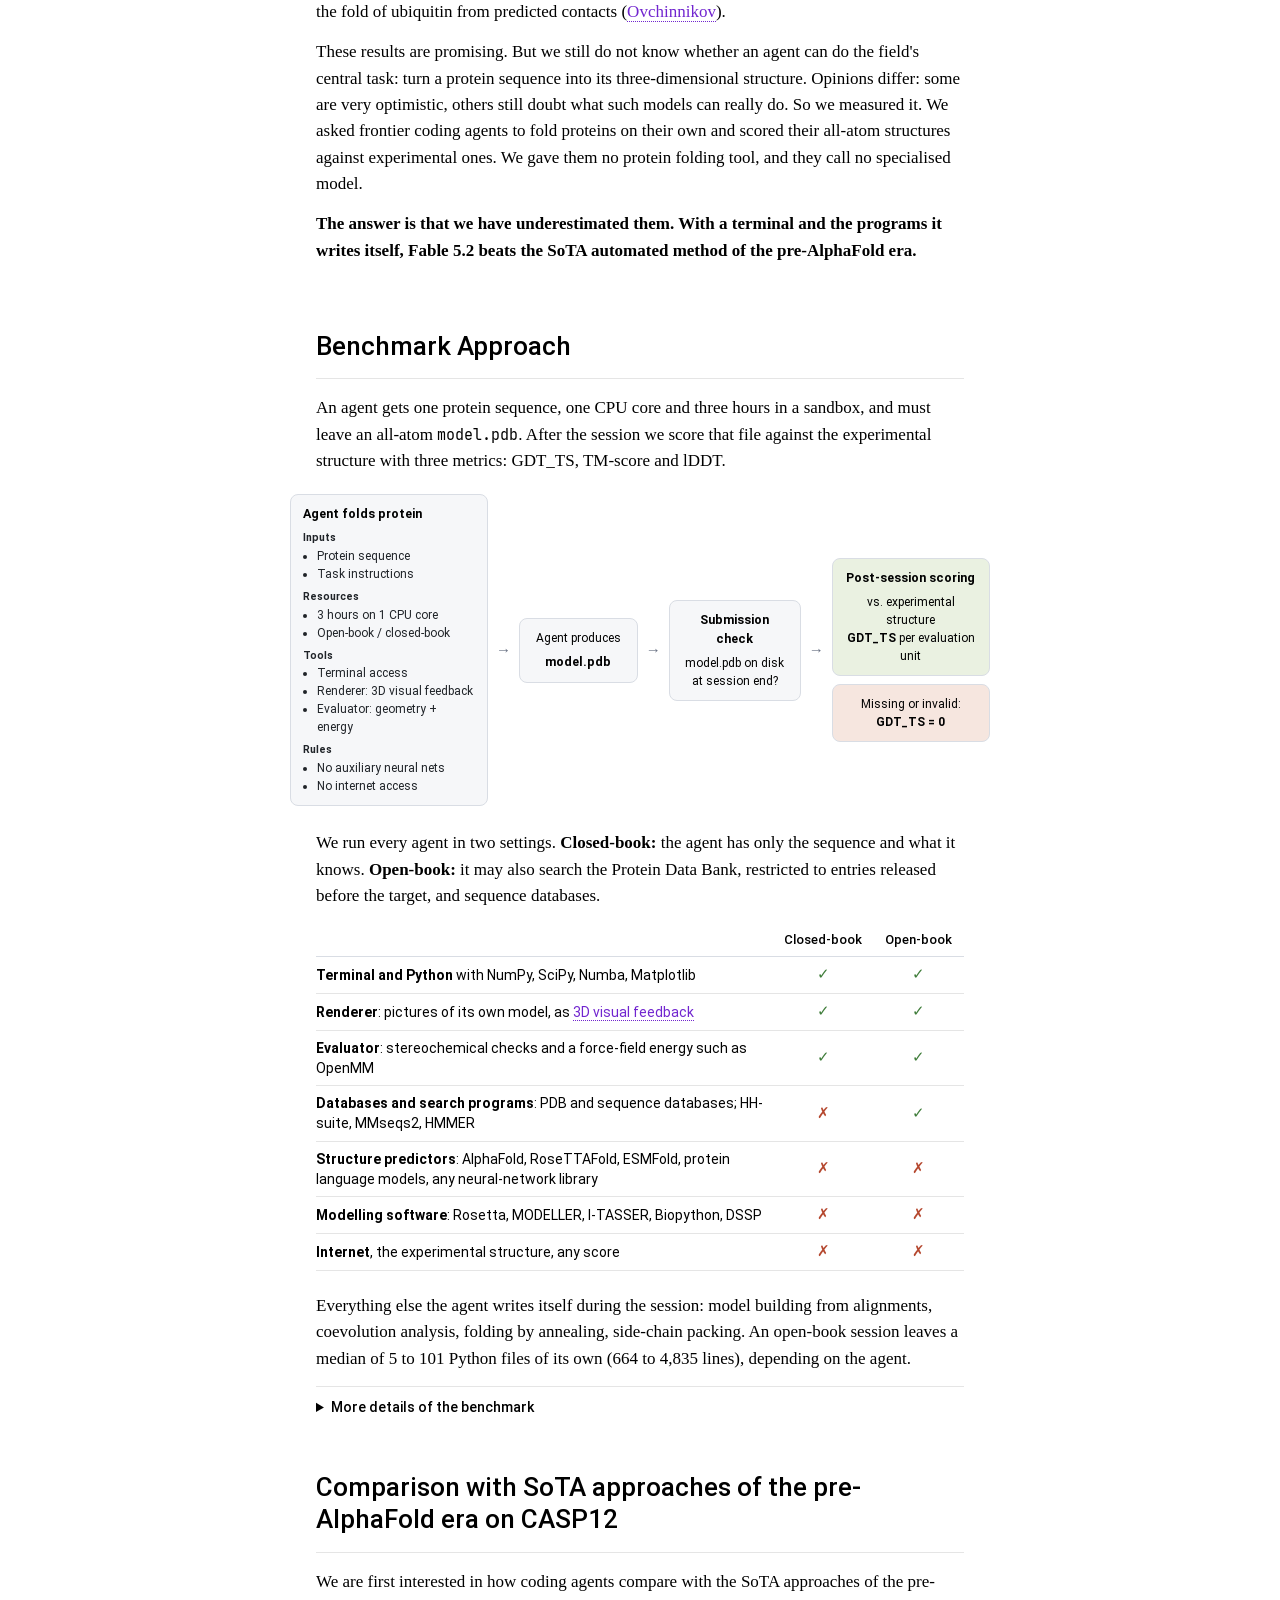
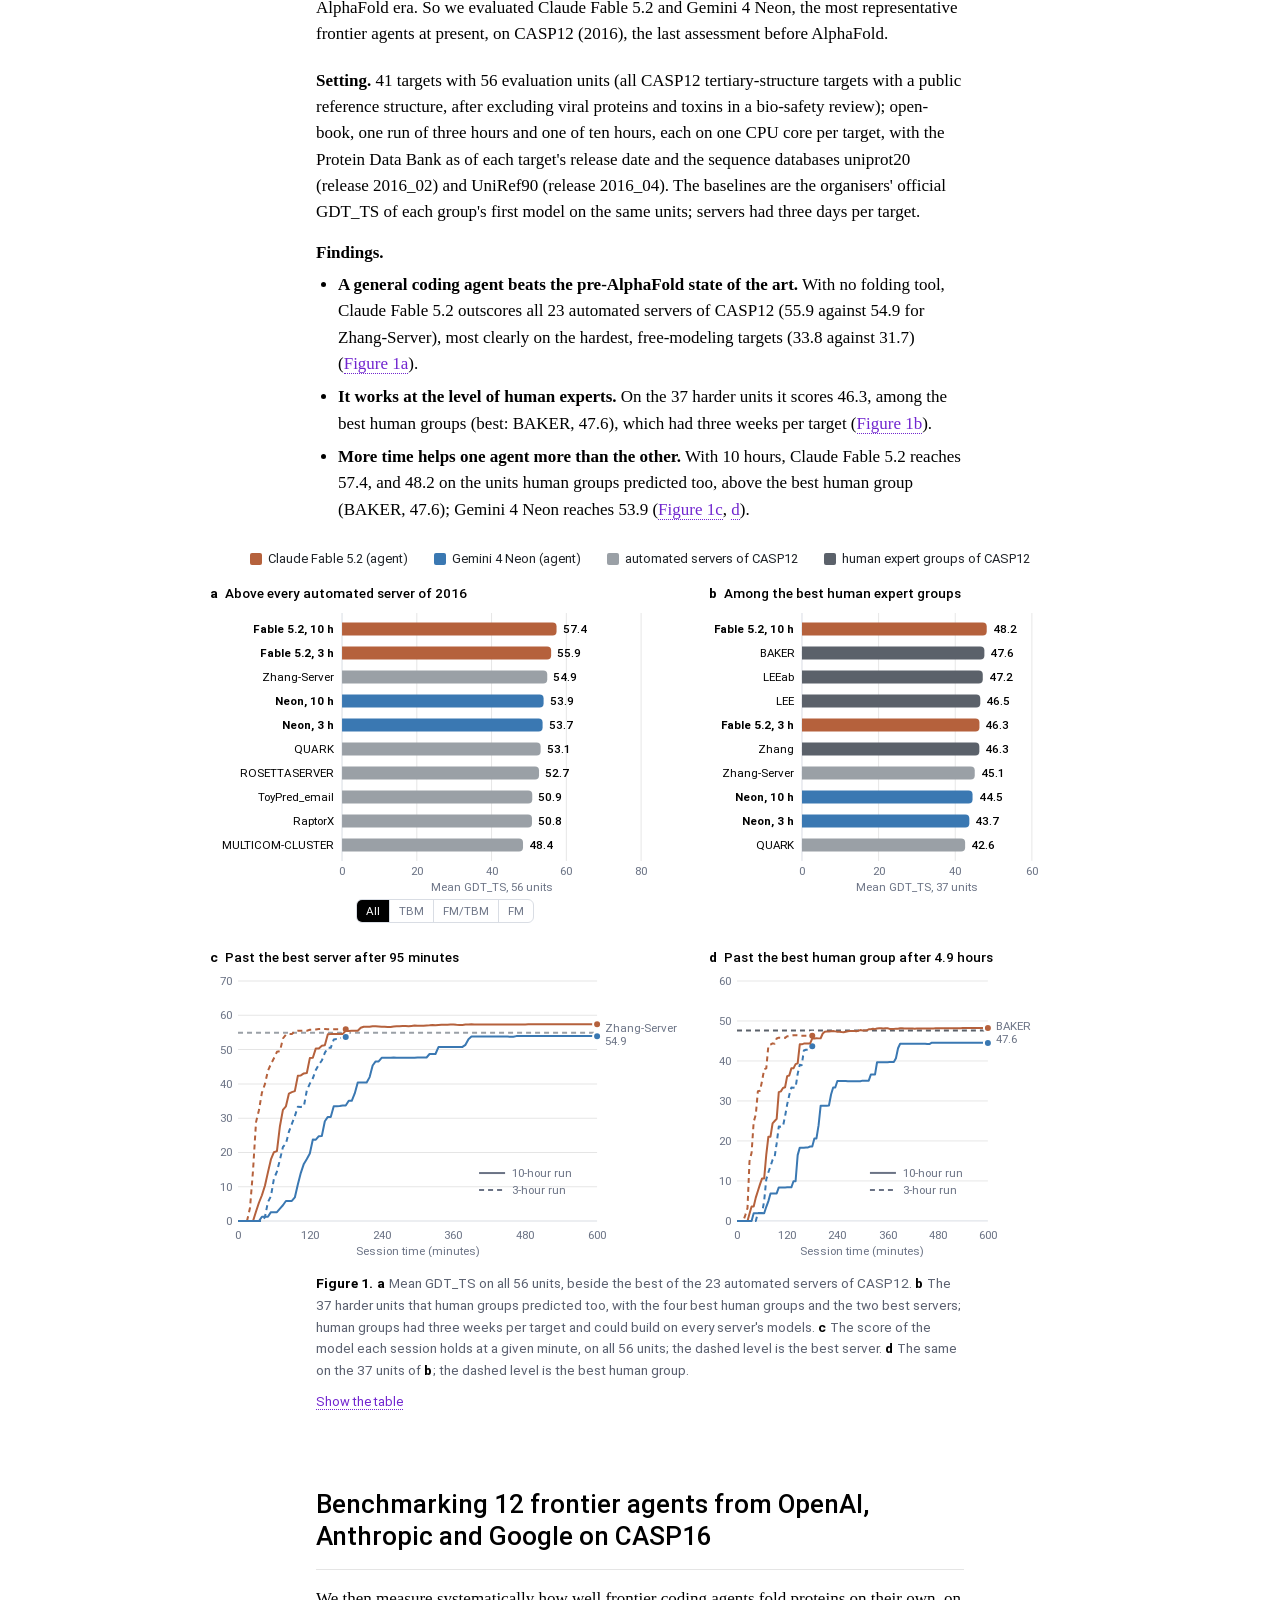
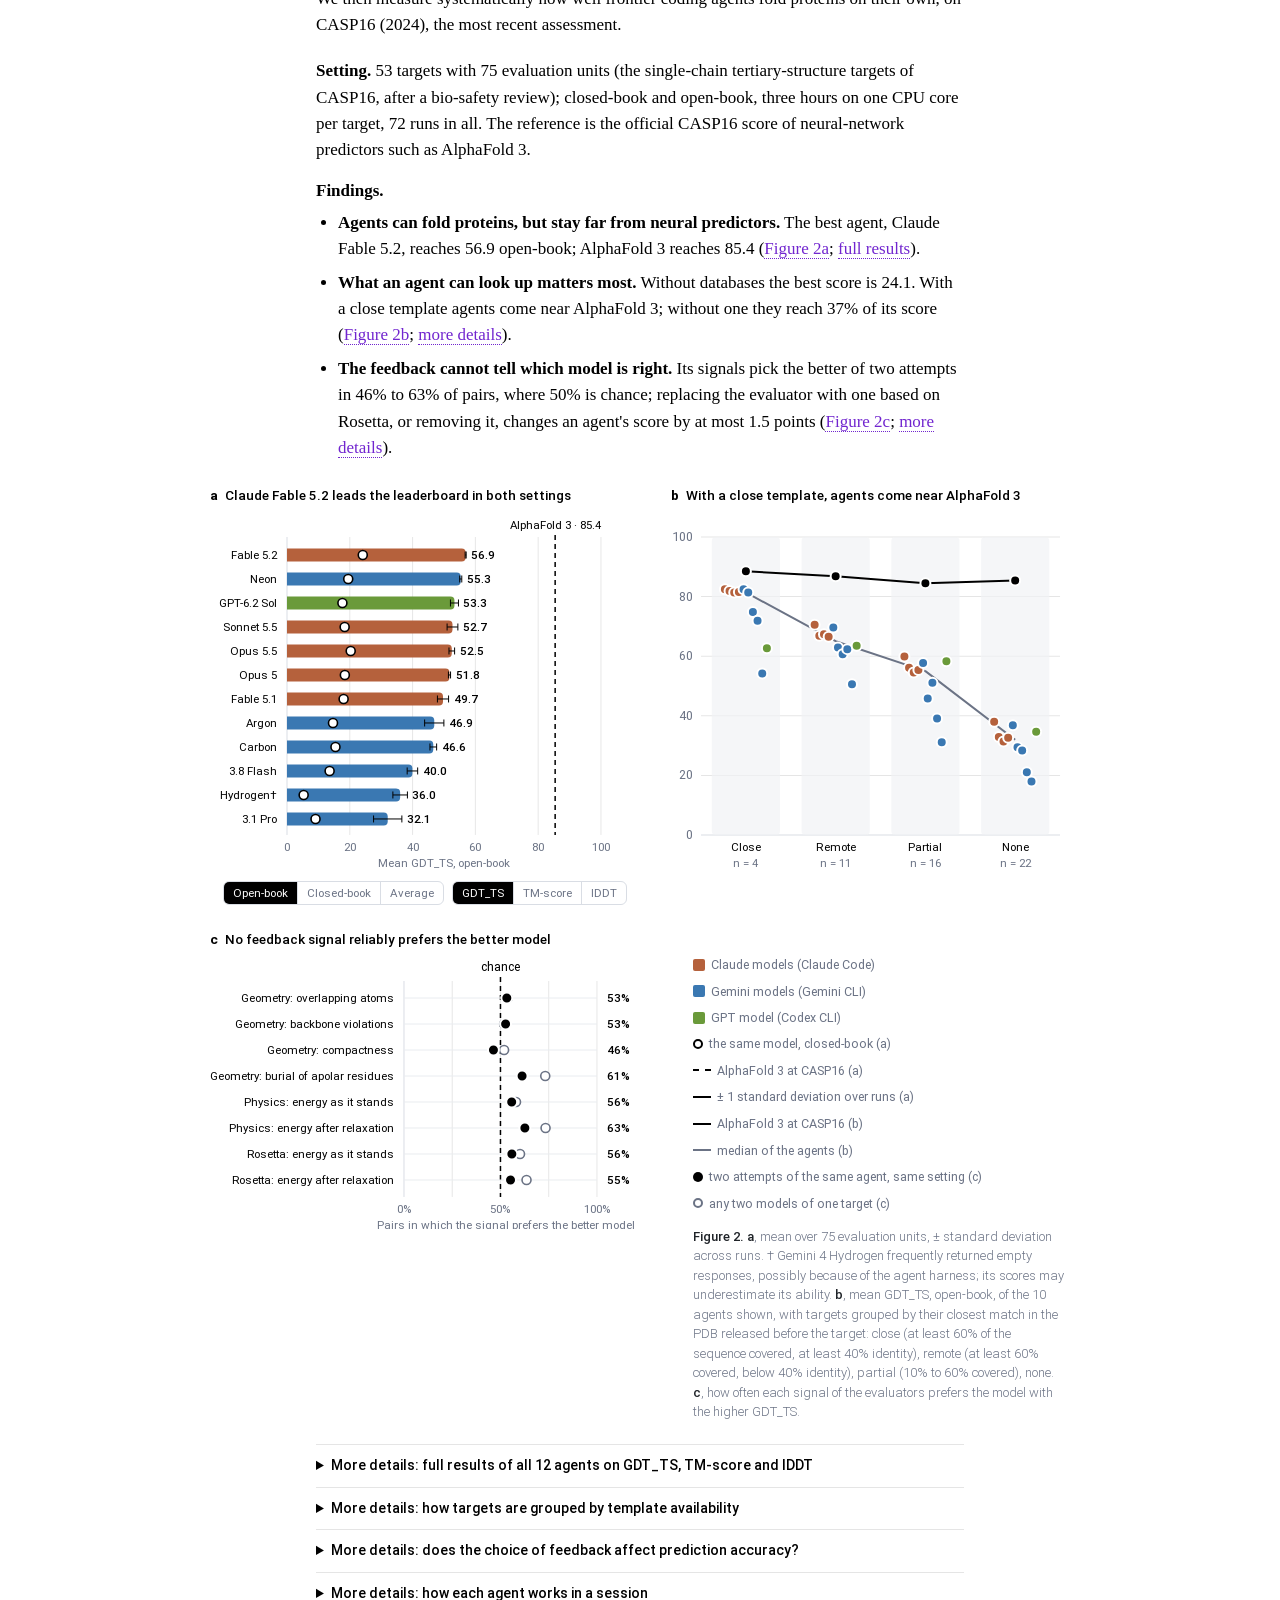
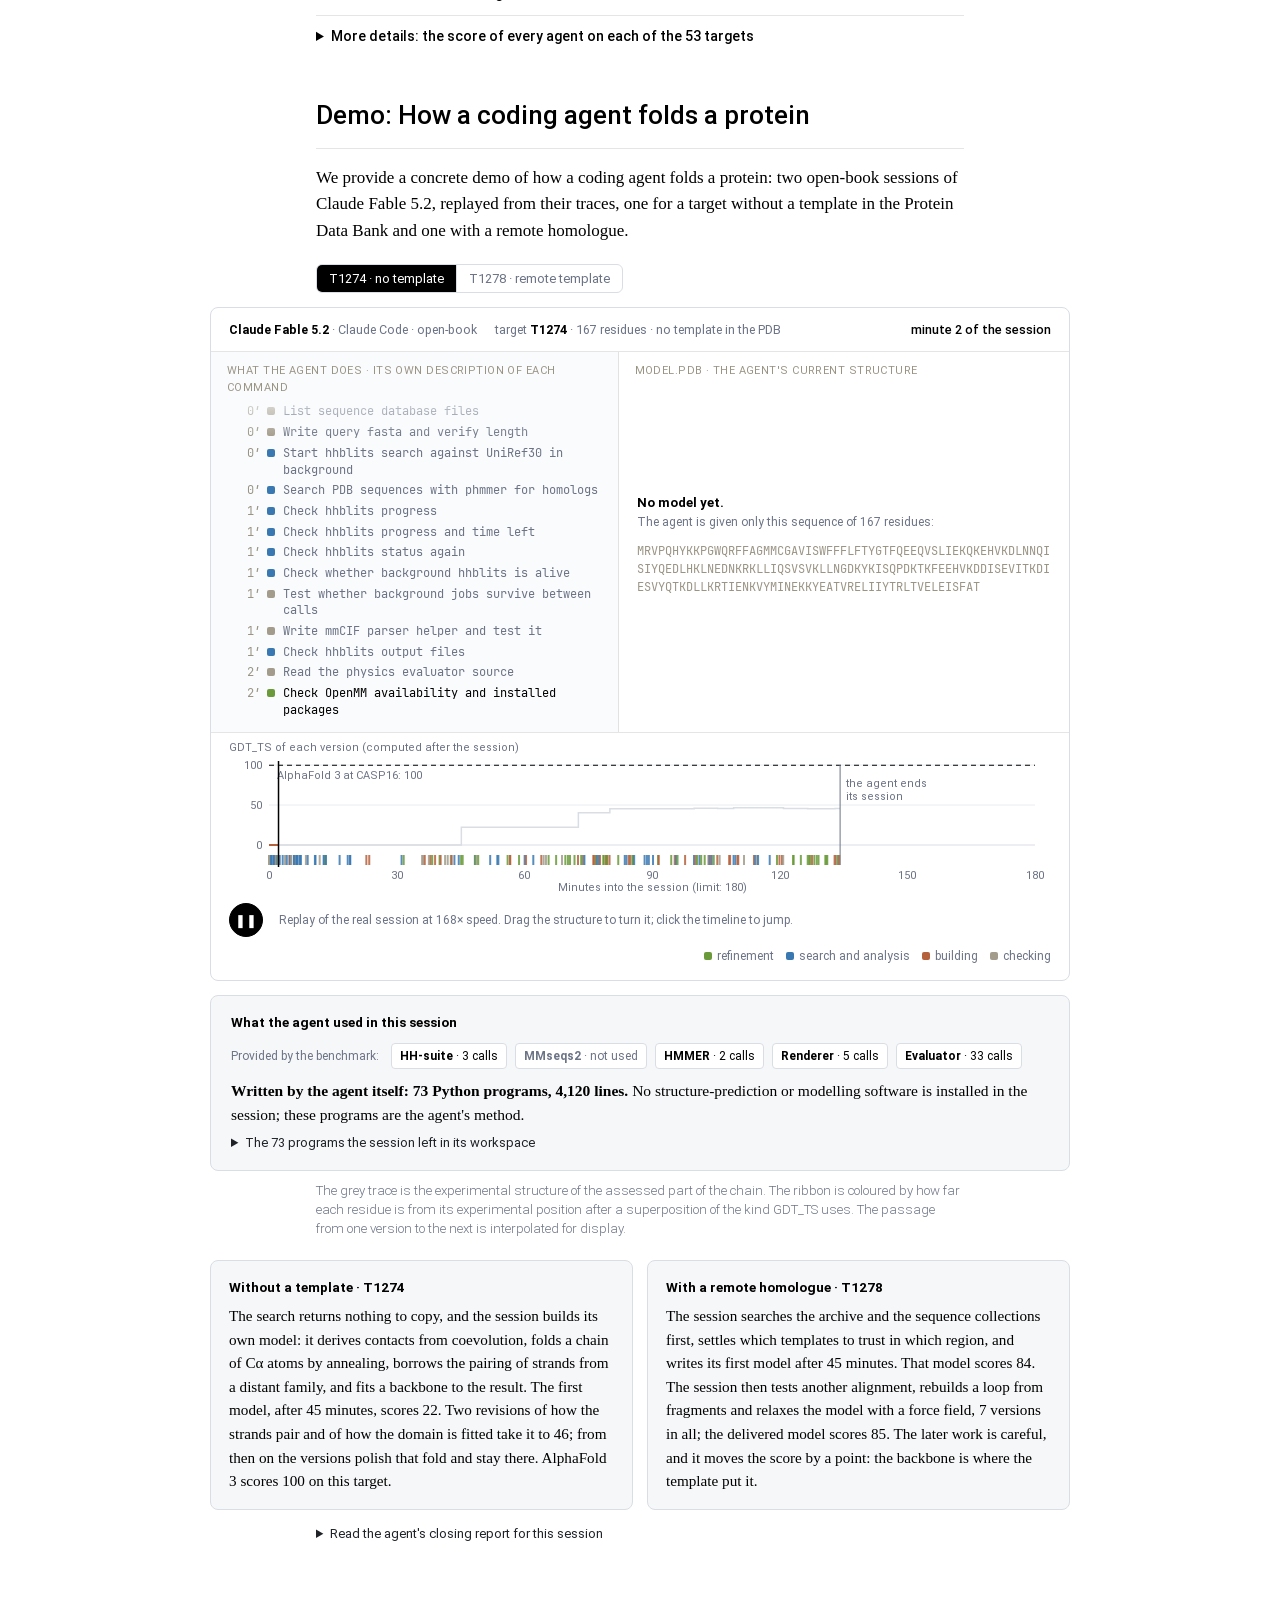
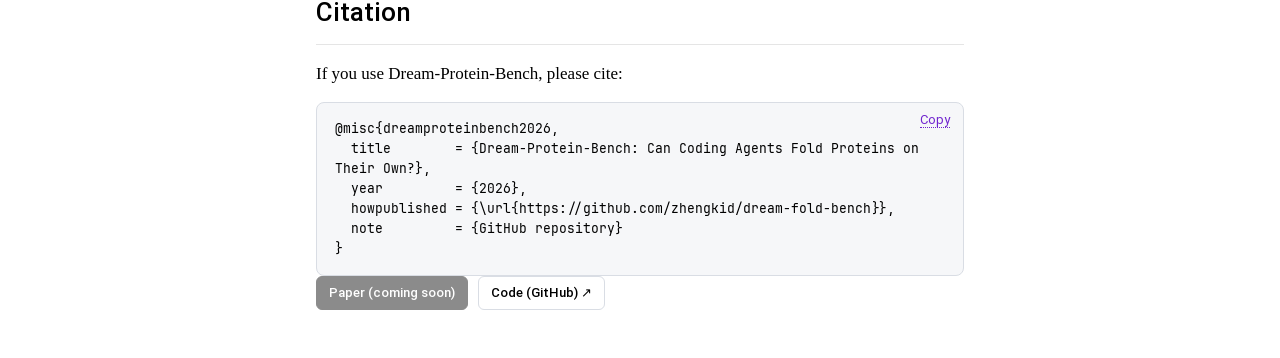
==== commit 8334ce55: "Project page: the 10-hour CASP12 runs are complete" ====
--- a/index.html
+++ b/index.html
@@ -133,7 +133,7 @@
       <tbody>
         <tr><td class="l"><b>Terminal and Python</b> with NumPy, SciPy, Numba, Matplotlib</td><td class="y">✓</td><td class="y">✓</td></tr>
         <tr><td class="l"><b>Renderer</b>: pictures of its own model, as <a href="#visual-feedback">3D visual feedback</a></td><td class="y">✓</td><td class="y">✓</td></tr>
-        <tr><td class="l"><b>Evaluator</b>: stereochemical checks and a force-field energy</td><td class="y">✓</td><td class="y">✓</td></tr>
+        <tr><td class="l"><b>Evaluator</b>: stereochemical checks and a force-field energy such as OpenMM</td><td class="y">✓</td><td class="y">✓</td></tr>
         <tr><td class="l"><b>Databases and search programs</b>: PDB and sequence databases; HH-suite, MMseqs2, HMMER</td><td class="n">✗</td><td class="y">✓</td></tr>
         <tr class="sep"><td class="l"><b>Structure predictors</b>: AlphaFold, RoseTTAFold, ESMFold, protein language models, any neural-network library</td><td class="n">✗</td><td class="n">✗</td></tr>
         <tr><td class="l"><b>Modelling software</b>: Rosetta, MODELLER, I-TASSER, Biopython, DSSP</td><td class="n">✗</td><td class="n">✗</td></tr>
@@ -214,7 +214,7 @@
         clearly on the hardest, free-modeling targets (33.8 against 31.7) (<a href="#c12-a">Figure 1a</a>).</li>
       <li><b>It works at the level of human experts.</b> On the 37 harder units it scores 46.3, among
         the best human groups (best: BAKER, 47.6), which had three weeks per target (<a href="#c12-b">Figure 1b</a>).</li>
-      <li><b>More time helps one agent more than the other.</b> After 8 of 10 hours (runs still going; snapshot of 2026-11-27 14:55 UTC), Claude Fable 5.2 reaches 57.4, and 48.2 on the units human groups predicted too, above the best human group (BAKER, 47.6); Gemini 4 Neon reaches 53.9 (<a href="#c12-c">Figure 1c</a>, <a href="#c12-d">d</a>).</li>
+      <li><b>More time helps one agent more than the other.</b> With 10 hours, Claude Fable 5.2 reaches 57.4, and 48.2 on the units human groups predicted too, above the best human group (BAKER, 47.6); Gemini 4 Neon reaches 53.9 (<a href="#c12-c">Figure 1c</a>, <a href="#c12-d">d</a>).</li>
     </ul>
     <figure class="fig3">
       <div class="legend keyrow" id="c12-legend"></div>
@@ -410,7 +410,7 @@
 </section>
 
 </main>
-<script src="data/data.js?v=116e6e6c"></script>
+<script src="data/data.js?v=47169aca"></script>
 <script src="data/replay_T1274.js?v=2b7e1afa"></script>
 <script src="data/replay_T1278.js?v=f49070e7"></script>
 <script src="js/charts.js?v=48e9558b"></script>
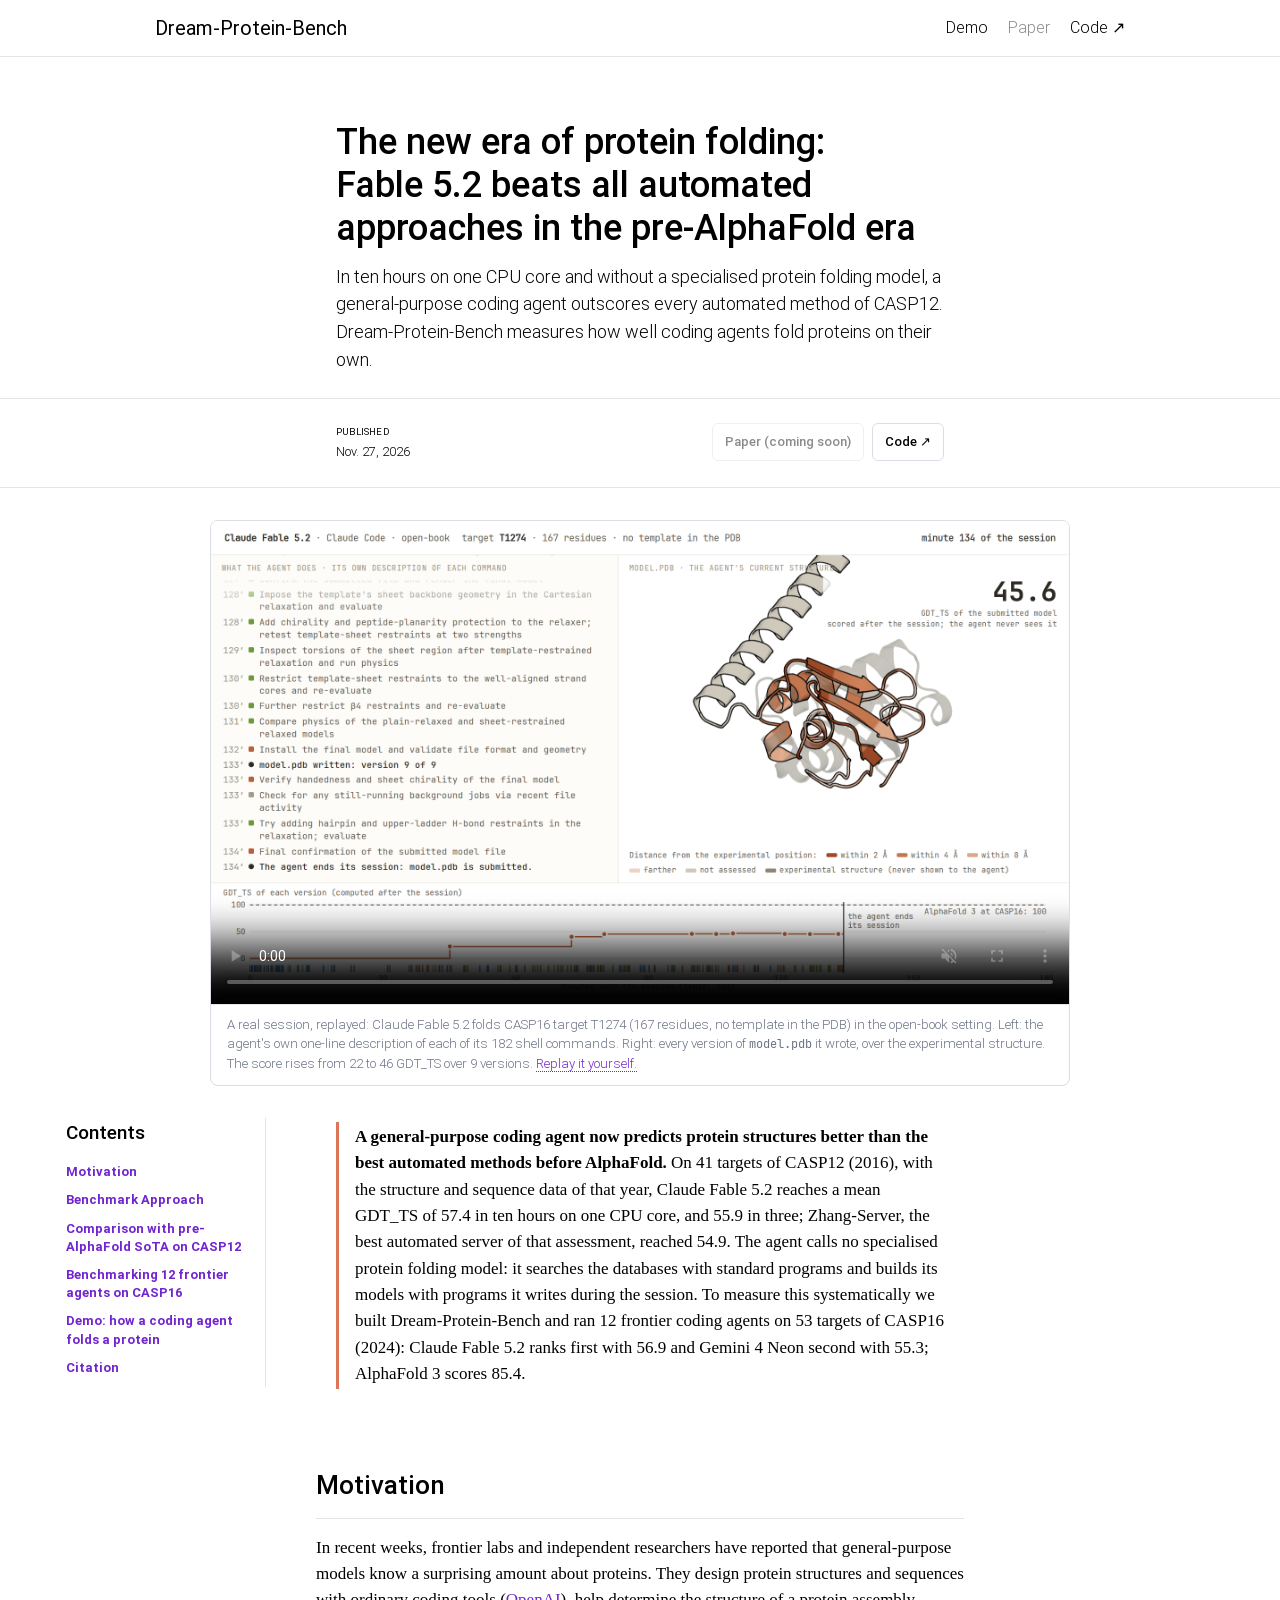
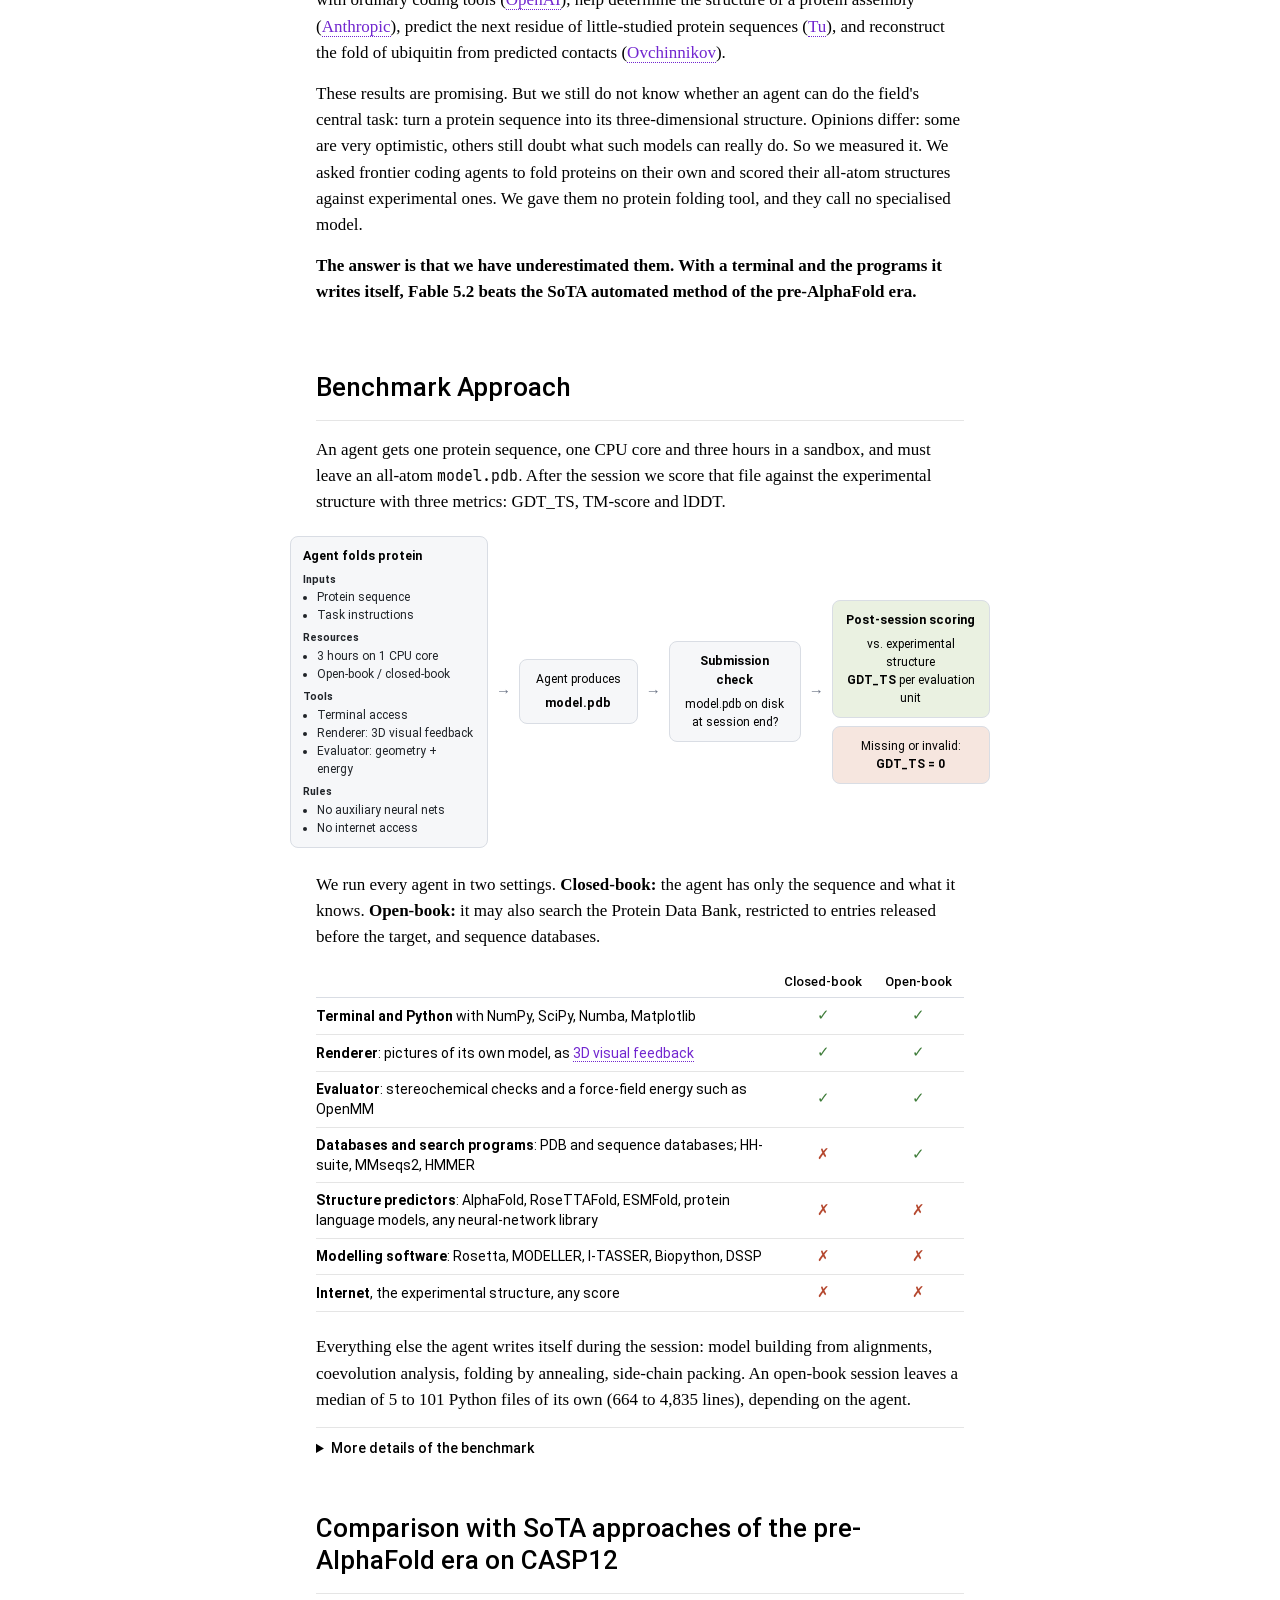
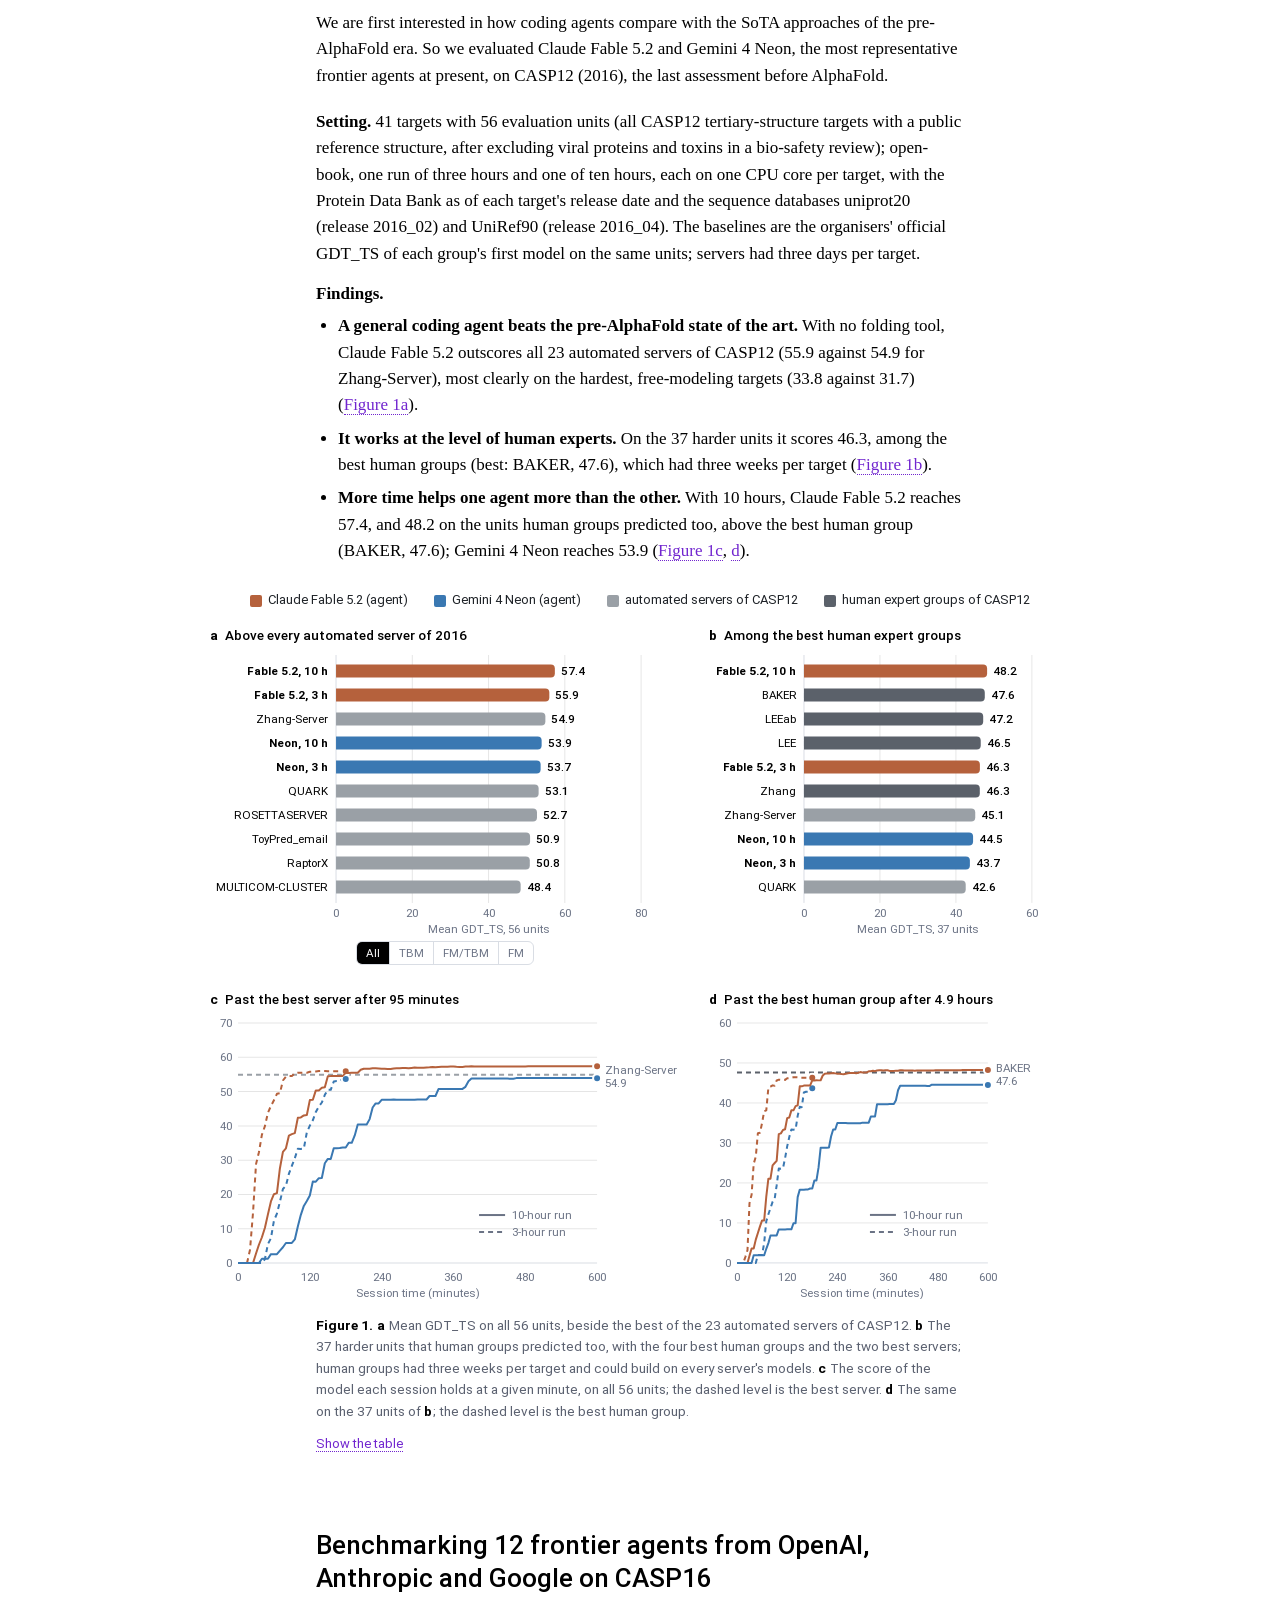
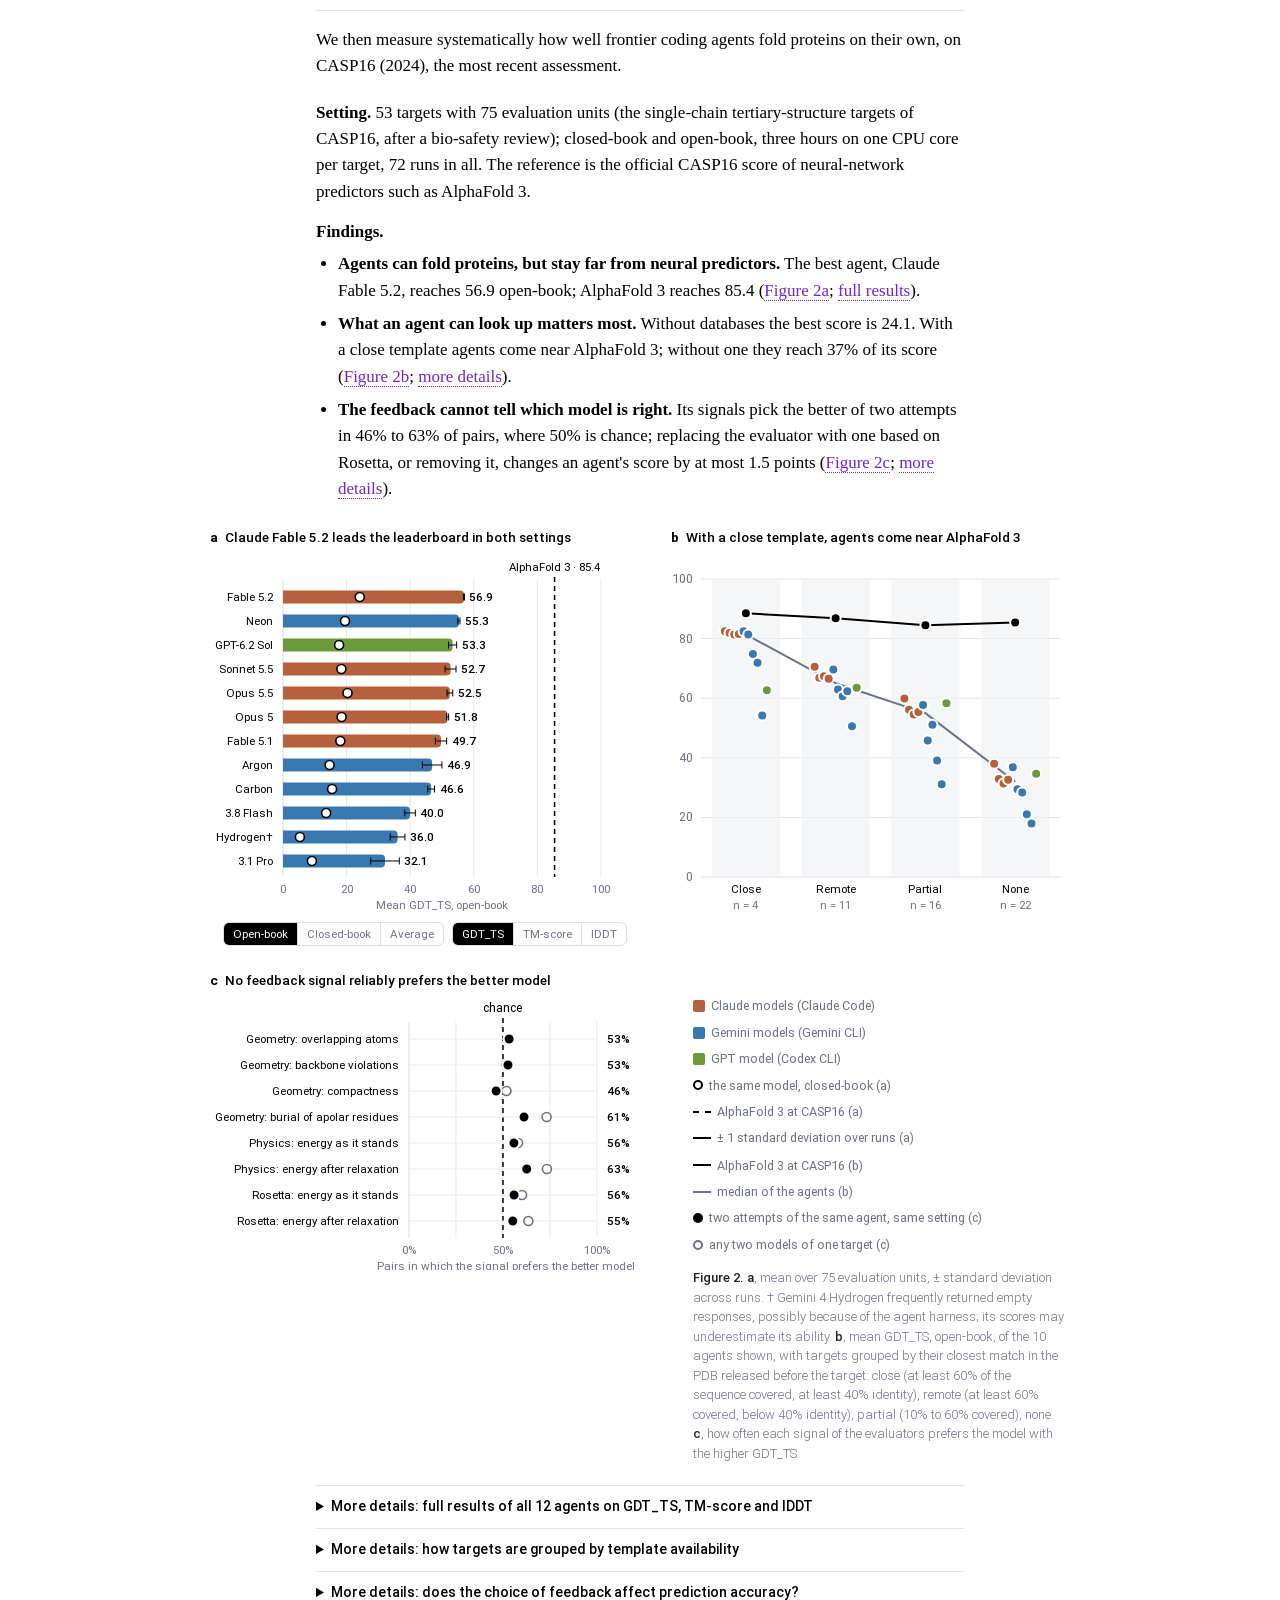
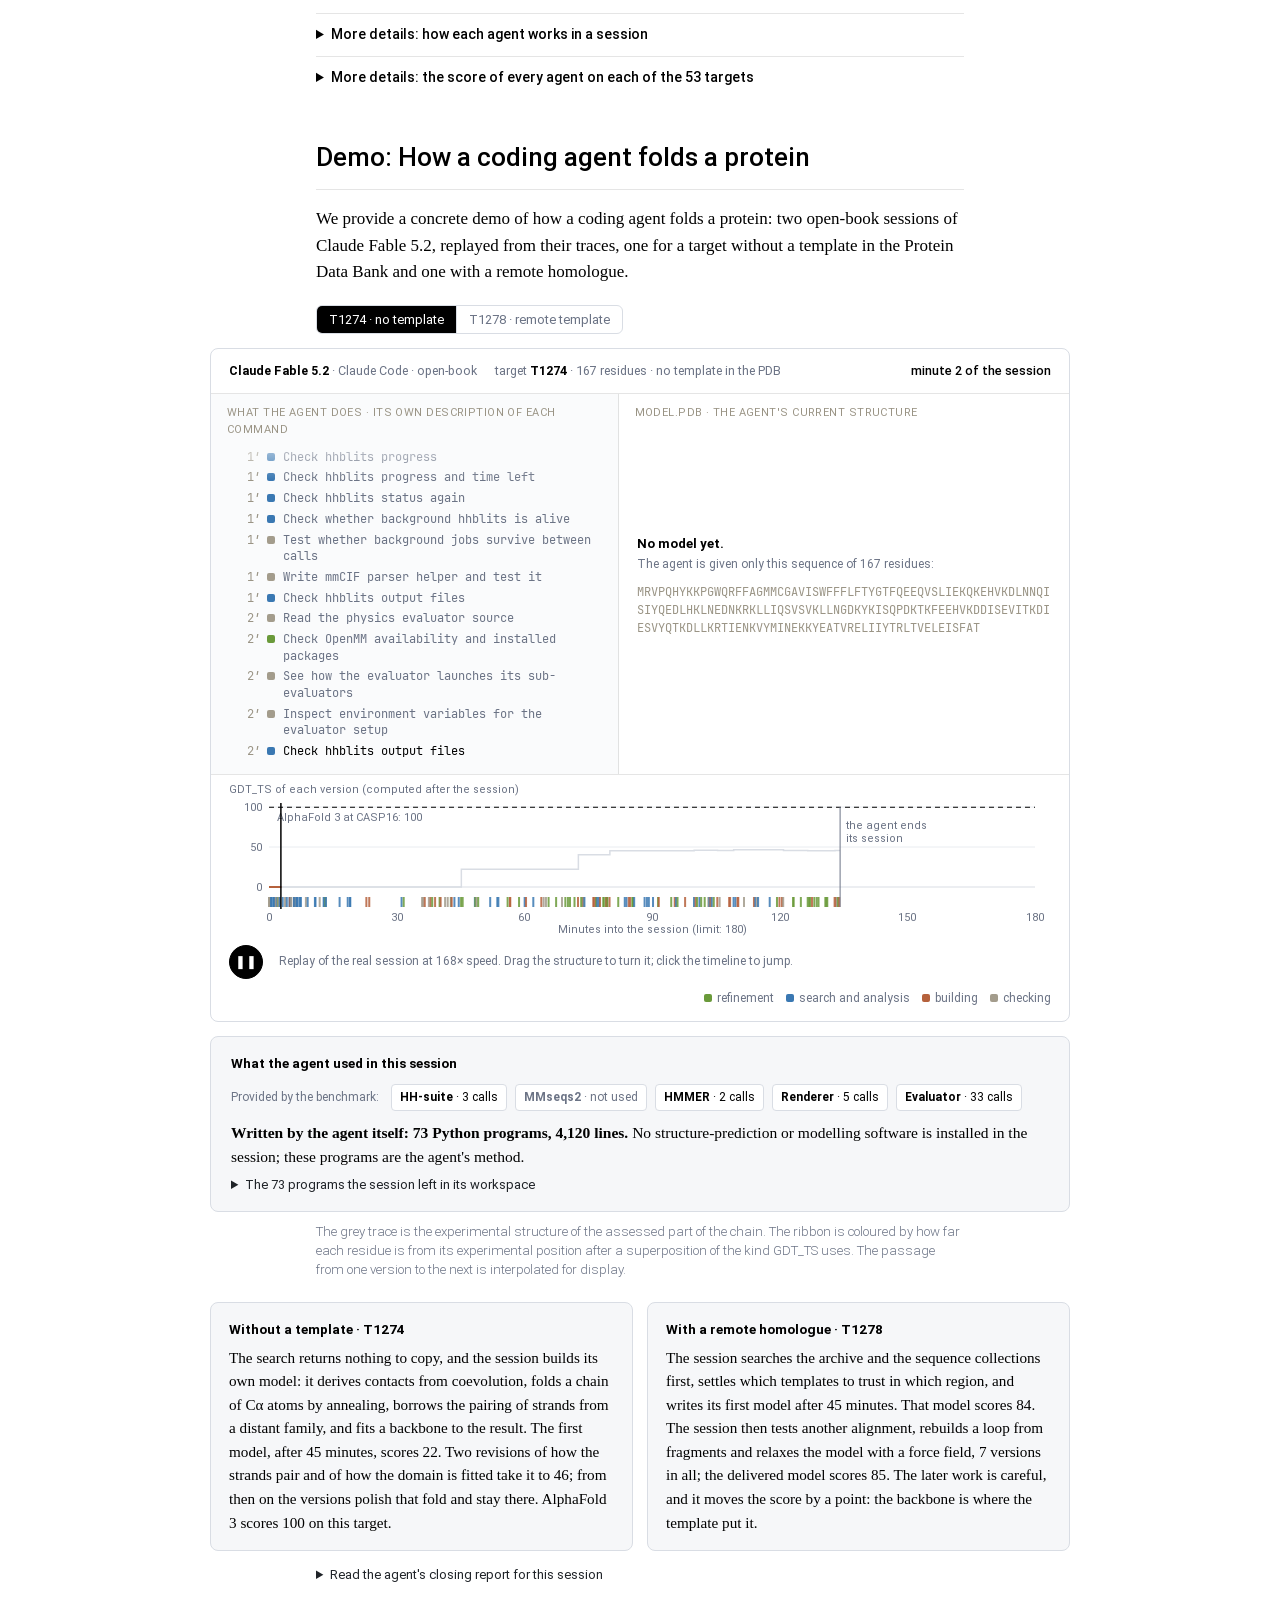
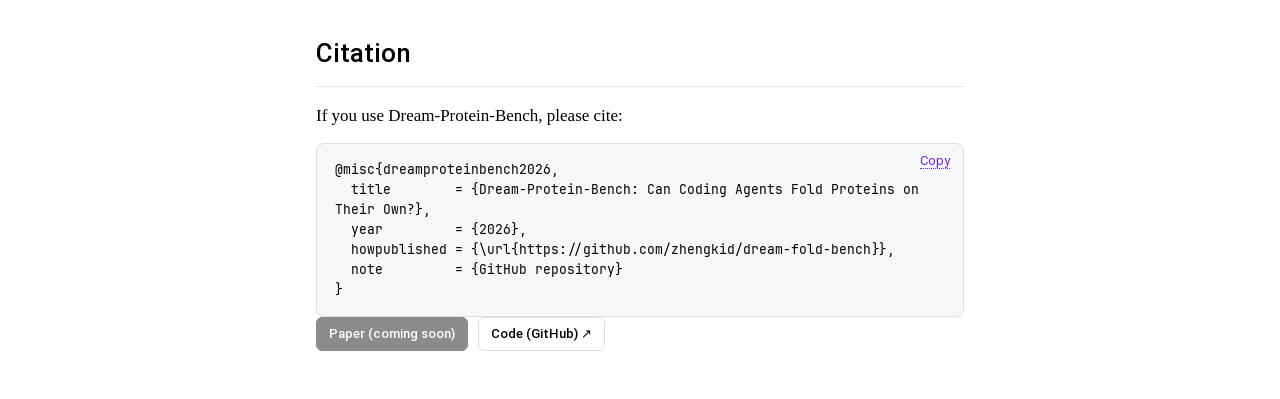
==== commit b13c0794: "Project page: the summary leads with the ten-hour result" ====
--- a/index.html
+++ b/index.html
@@ -30,7 +30,7 @@
 <div class="title">
   <div class="col">
     <h1>The new era of protein folding:<span class="claimline">Fable 5.2 beats all automated approaches in the pre-AlphaFold era</span></h1>
-    <p class="sub">In three hours on one CPU core and without a neural network, a general-purpose coding agent outscores every automated
+    <p class="sub">In ten hours on one CPU core and without a specialised protein folding model, a general-purpose coding agent outscores every automated
       method of CASP12. Dream-Protein-Bench measures how well coding agents fold proteins on their own.</p>
   </div>
 </div>
@@ -72,10 +72,11 @@
     <div class="tldr">
       <p><b>A general-purpose coding agent now predicts protein structures better than the best automated methods before AlphaFold.</b>
         On 41 targets of CASP12 (2016), with the structure and sequence data of that year, Claude Fable 5.2 reaches a mean
-        GDT_TS of 55.9 in three hours on one CPU core; Zhang-Server, the best automated server of that
-        assessment, reached 54.9. The agent uses no neural network: it searches the databases with standard
+        GDT_TS of 57.4 in ten hours on one CPU core, and 55.9 in three; Zhang-Server, the best automated server of that
+        assessment, reached 54.9. The agent calls no specialised protein folding model: it searches the databases with standard
         programs and builds its models with programs it writes during the session. To measure this systematically we built Dream-Protein-Bench and ran 12 frontier
-        coding agents on 53 targets of CASP16 (2024): the best scores 56.9, AlphaFold 3 85.4.</p>
+        coding agents on 53 targets of CASP16 (2024): Claude Fable 5.2 ranks first with 56.9 and
+        Gemini 4 Neon second with 55.3; AlphaFold 3 scores 85.4.</p>
     </div>
   </div>
 </div>
@@ -410,7 +411,7 @@
 </section>
 
 </main>
-<script src="data/data.js?v=47169aca"></script>
+<script src="data/data.js?v=b3a6b174"></script>
 <script src="data/replay_T1274.js?v=2b7e1afa"></script>
 <script src="data/replay_T1278.js?v=f49070e7"></script>
 <script src="js/charts.js?v=48e9558b"></script>
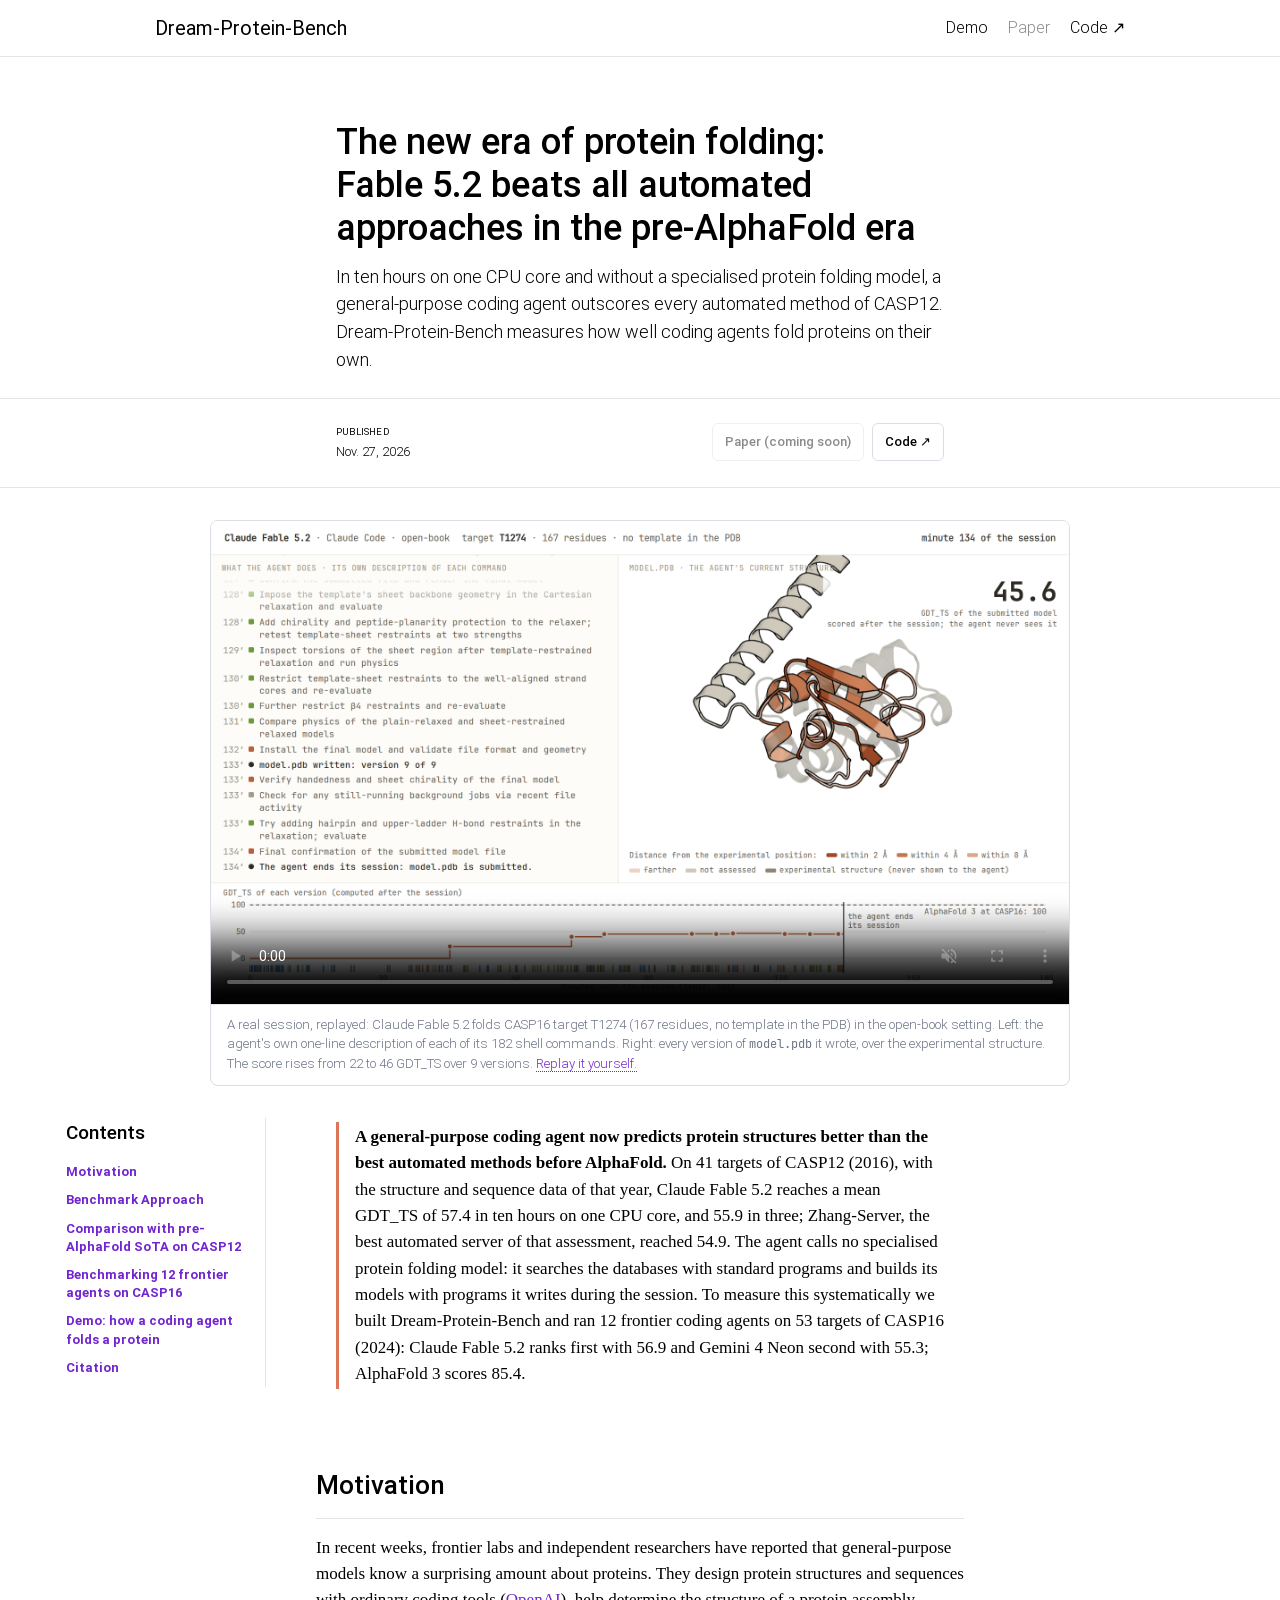
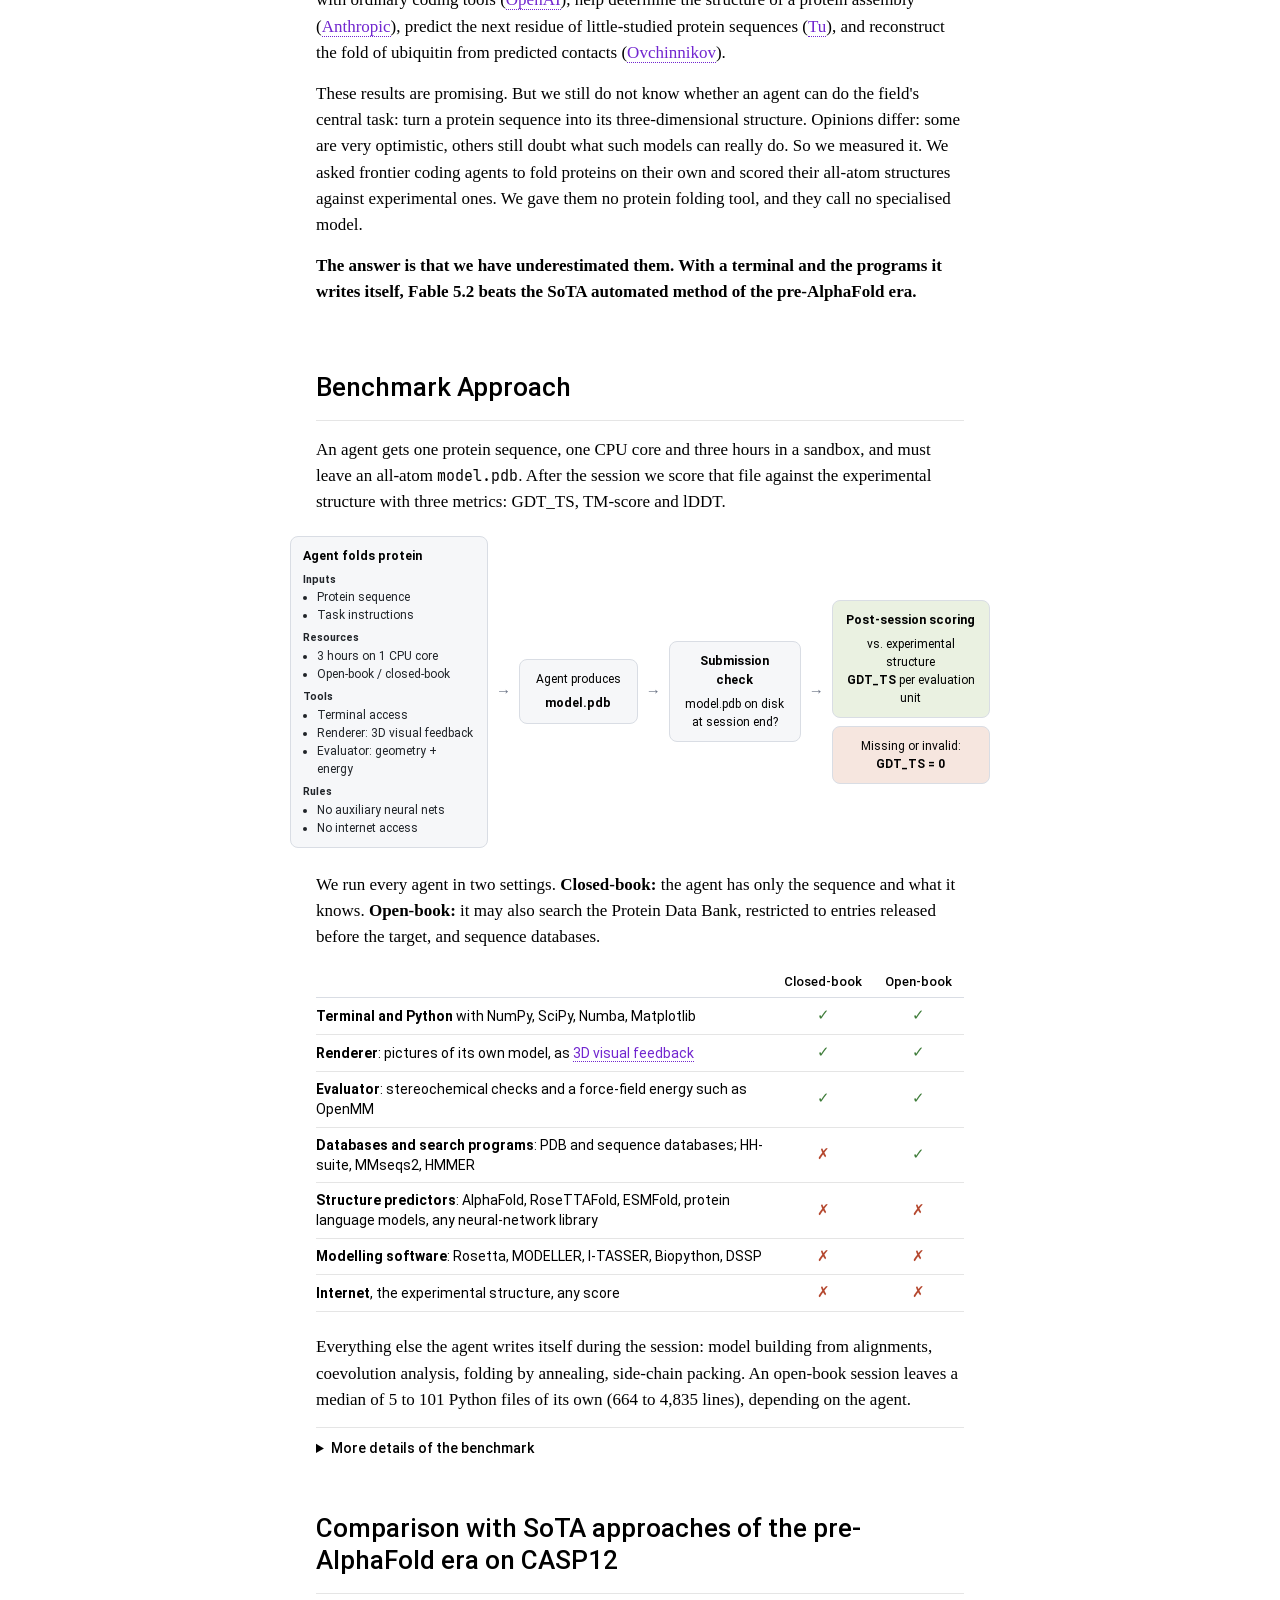
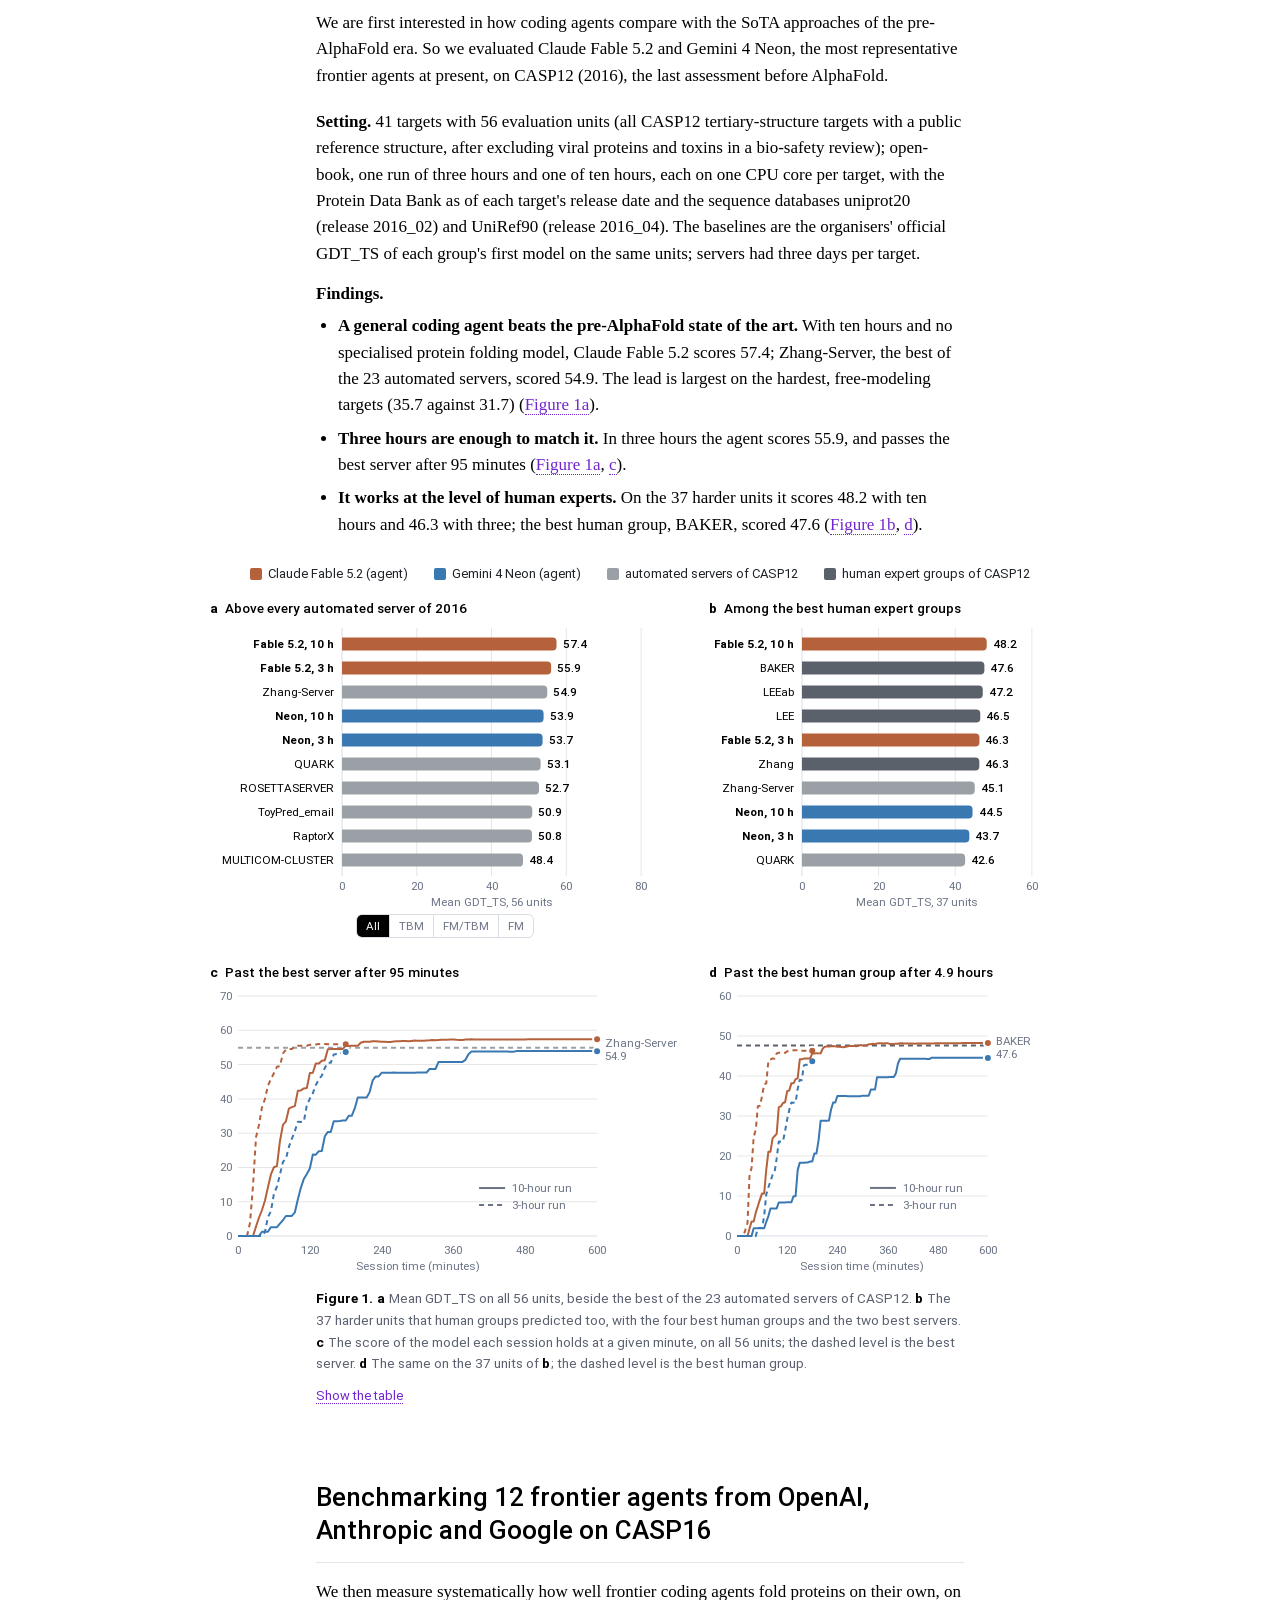
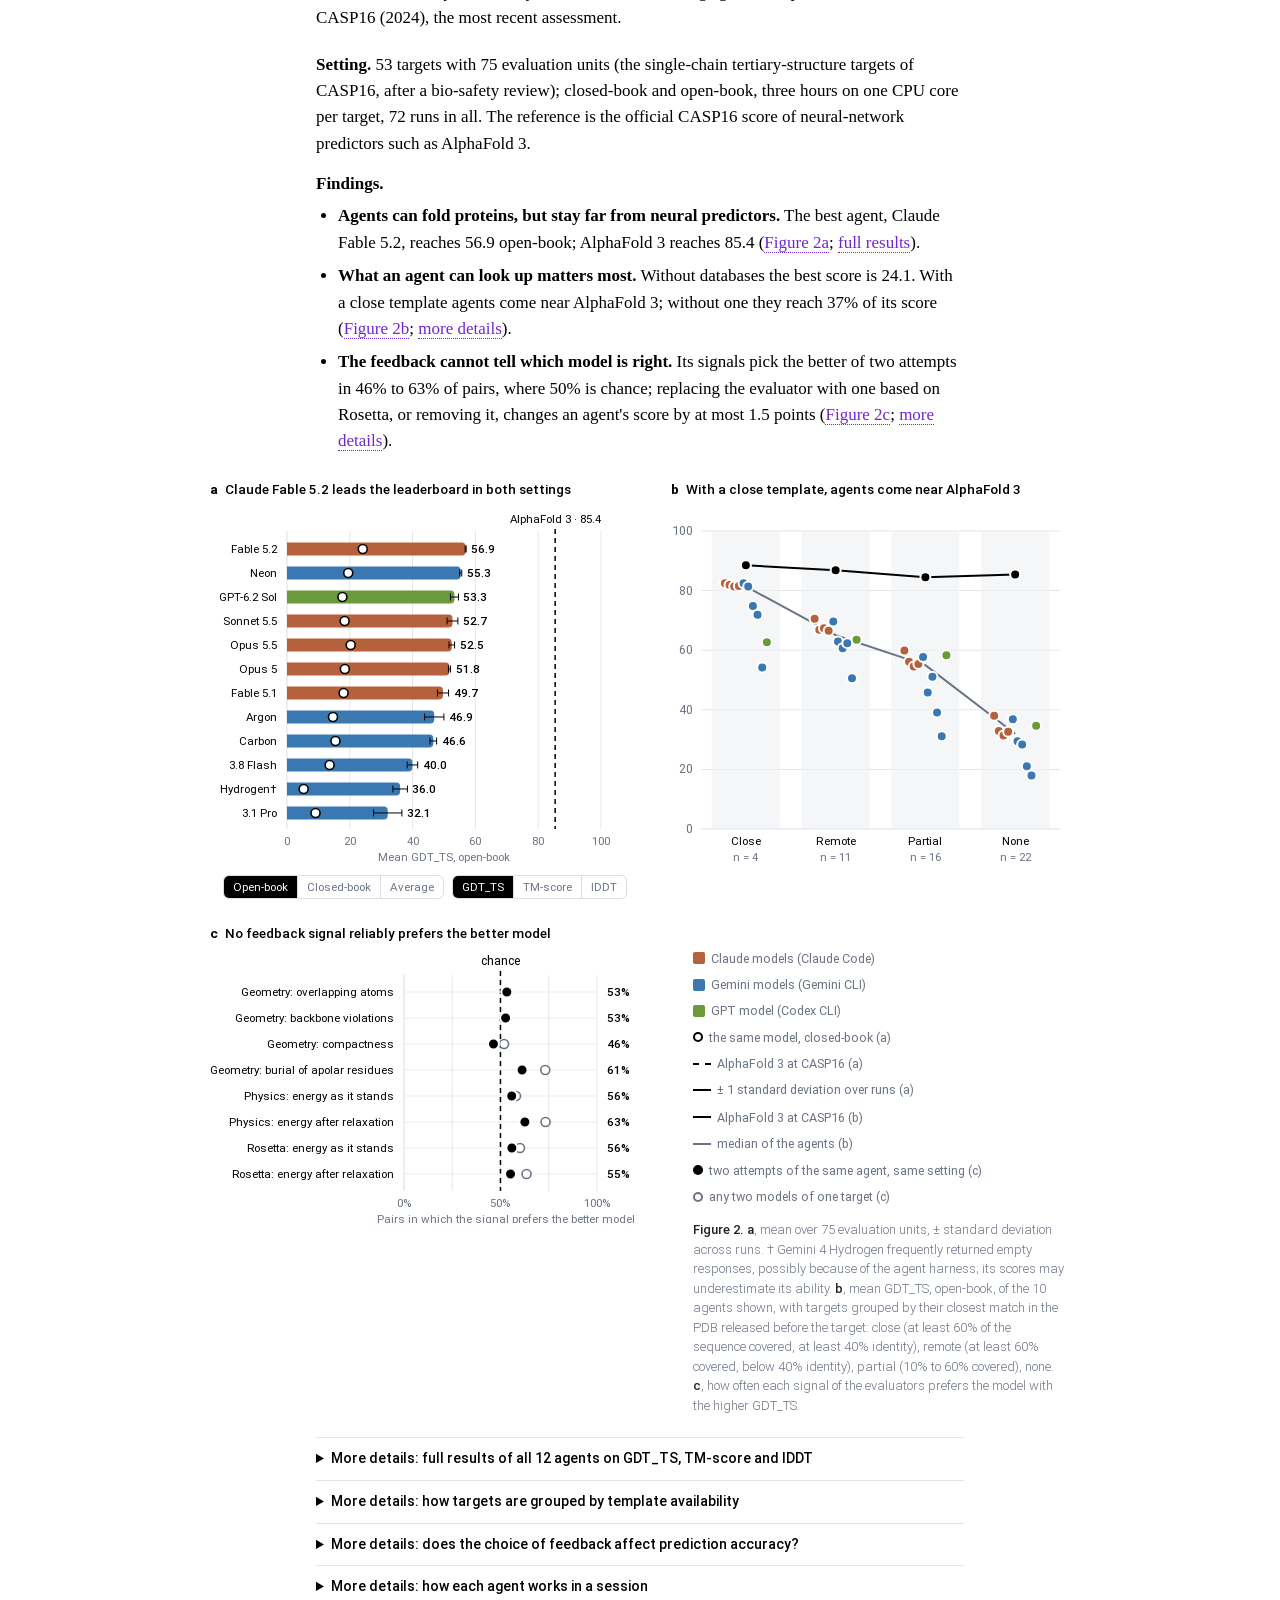
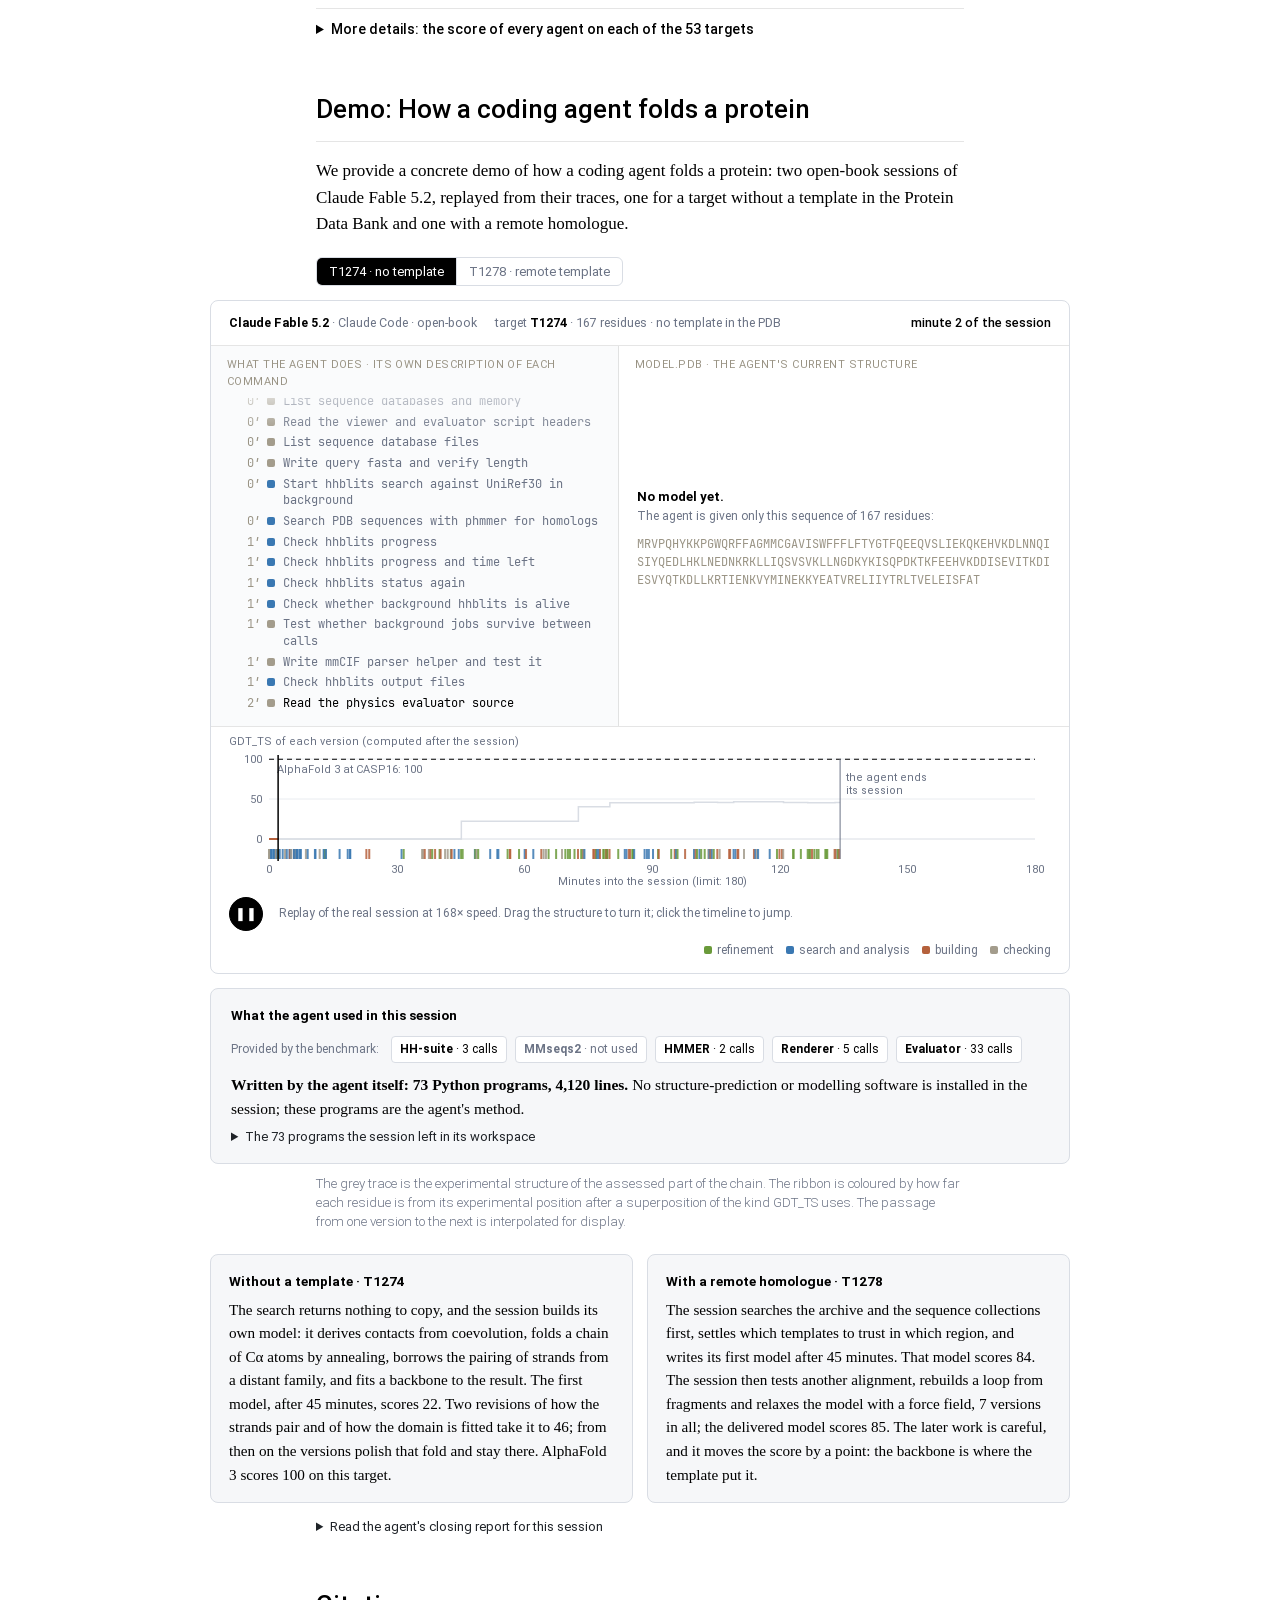
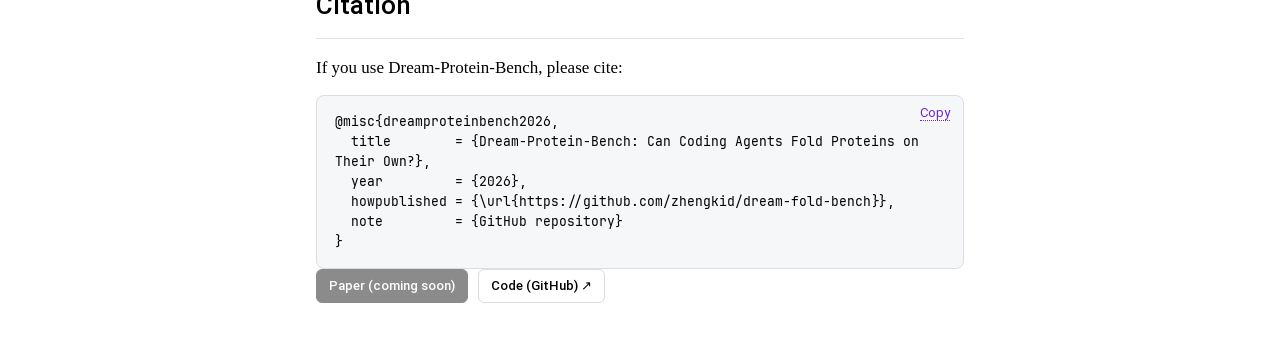
==== commit 16815cd7: "Project page: CASP12 findings led by the ten-hour result" ====
--- a/index.html
+++ b/index.html
@@ -210,12 +210,14 @@
       are the organisers' official GDT_TS of each group's first model on the same units; servers had three days per target.</p>
     <p class="lead-in"><b>Findings.</b></p>
     <ul class="points">
-      <li><b>A general coding agent beats the pre-AlphaFold state of the art.</b> With no folding tool, Claude Fable 5.2 outscores all
-        23 automated servers of CASP12 (55.9 against 54.9 for Zhang-Server), most
-        clearly on the hardest, free-modeling targets (33.8 against 31.7) (<a href="#c12-a">Figure 1a</a>).</li>
-      <li><b>It works at the level of human experts.</b> On the 37 harder units it scores 46.3, among
-        the best human groups (best: BAKER, 47.6), which had three weeks per target (<a href="#c12-b">Figure 1b</a>).</li>
-      <li><b>More time helps one agent more than the other.</b> With 10 hours, Claude Fable 5.2 reaches 57.4, and 48.2 on the units human groups predicted too, above the best human group (BAKER, 47.6); Gemini 4 Neon reaches 53.9 (<a href="#c12-c">Figure 1c</a>, <a href="#c12-d">d</a>).</li>
+      <li><b>A general coding agent beats the pre-AlphaFold state of the art.</b> With ten hours and no specialised protein folding
+        model, Claude Fable 5.2 scores 57.4; Zhang-Server, the best of the 23 automated servers, scored
+        54.9. The lead is largest on the hardest, free-modeling targets (35.7 against
+        31.7) (<a href="#c12-a">Figure 1a</a>).</li>
+      <li><b>Three hours are enough to match it.</b> In three hours the agent scores 55.9, and passes the best server
+        after 95 minutes (<a href="#c12-a">Figure 1a</a>, <a href="#c12-c">c</a>).</li>
+      <li><b>It works at the level of human experts.</b> On the 37 harder units it scores 48.2 with ten
+        hours and 46.3 with three; the best human group, BAKER, scored 47.6 (<a href="#c12-b">Figure 1b</a>, <a href="#c12-d">d</a>).</li>
     </ul>
     <figure class="fig3">
       <div class="legend keyrow" id="c12-legend"></div>
@@ -241,7 +243,7 @@
       </div>
       <figcaption class="cap"><b>Figure 1.</b> <b>a</b> Mean GDT_TS on all 56 units, beside the best of the 23 automated servers
         of CASP12. <b>b</b> The 37 harder units that human groups predicted too, with the four best human groups and the
-        two best servers; human groups had three weeks per target and could build on every server's models. <b>c</b> The score of
+        two best servers. <b>c</b> The score of
         the model each session holds at a given minute, on all 56 units; the dashed level is the best server. <b>d</b> The
         same on the 37 units of <b>b</b>; the dashed level is the best human group.</figcaption>
       <div class="figlinks"><button class="linkbtn" id="c12-toggle">Show the table</button></div>
@@ -411,7 +413,7 @@
 </section>
 
 </main>
-<script src="data/data.js?v=b3a6b174"></script>
+<script src="data/data.js?v=8992cb50"></script>
 <script src="data/replay_T1274.js?v=2b7e1afa"></script>
 <script src="data/replay_T1278.js?v=f49070e7"></script>
 <script src="js/charts.js?v=48e9558b"></script>
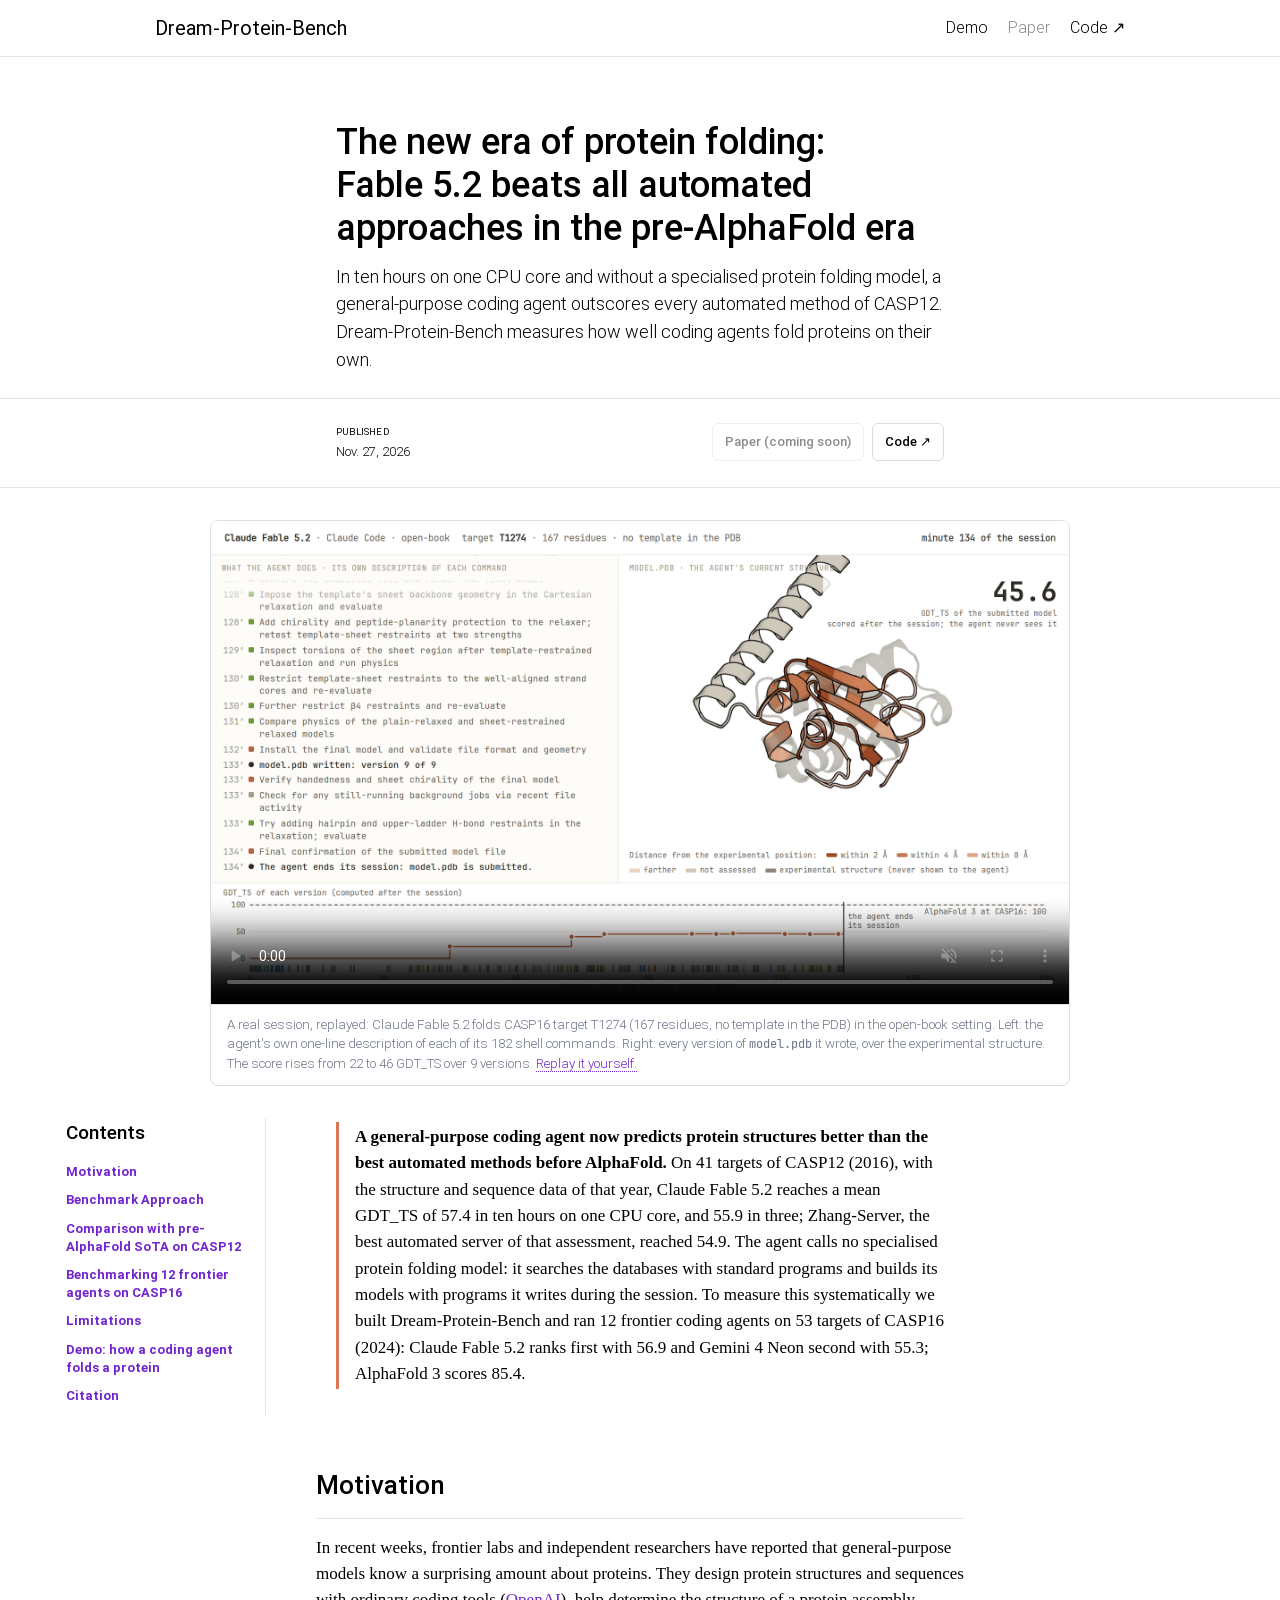
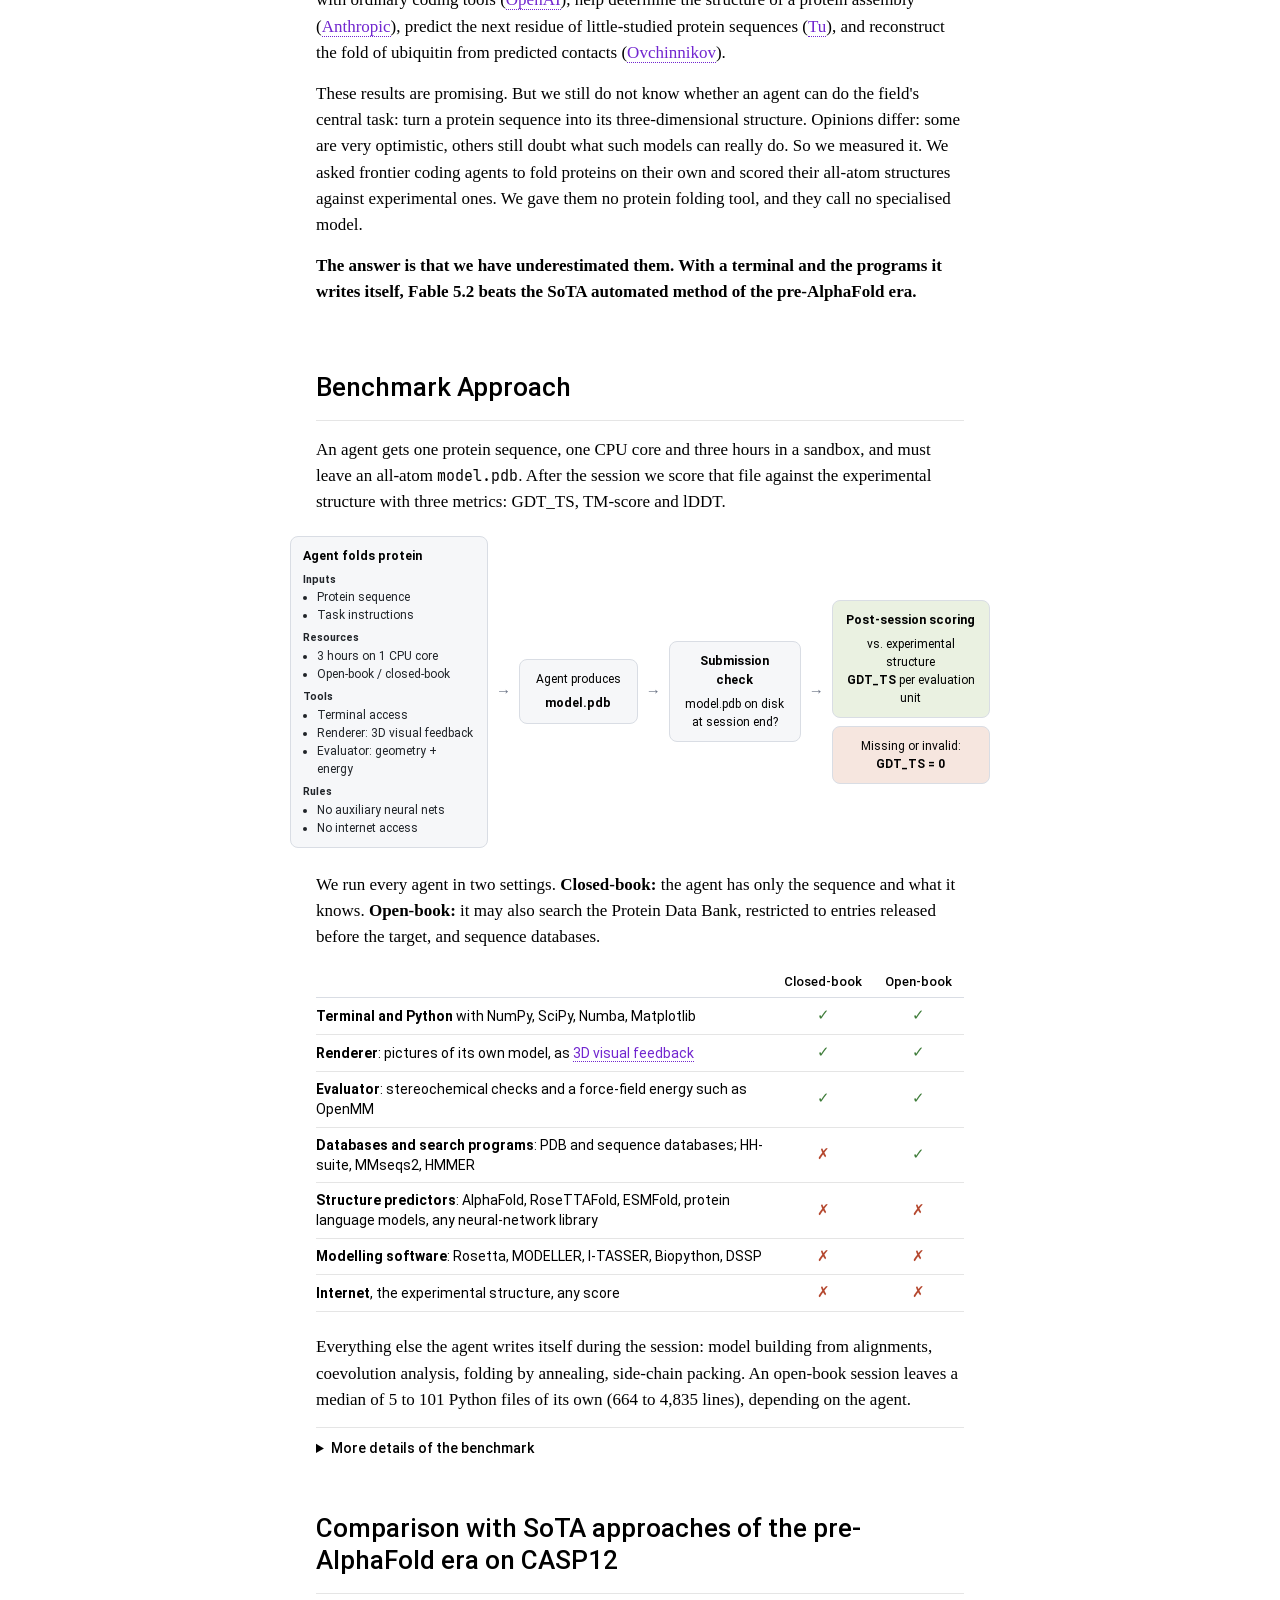
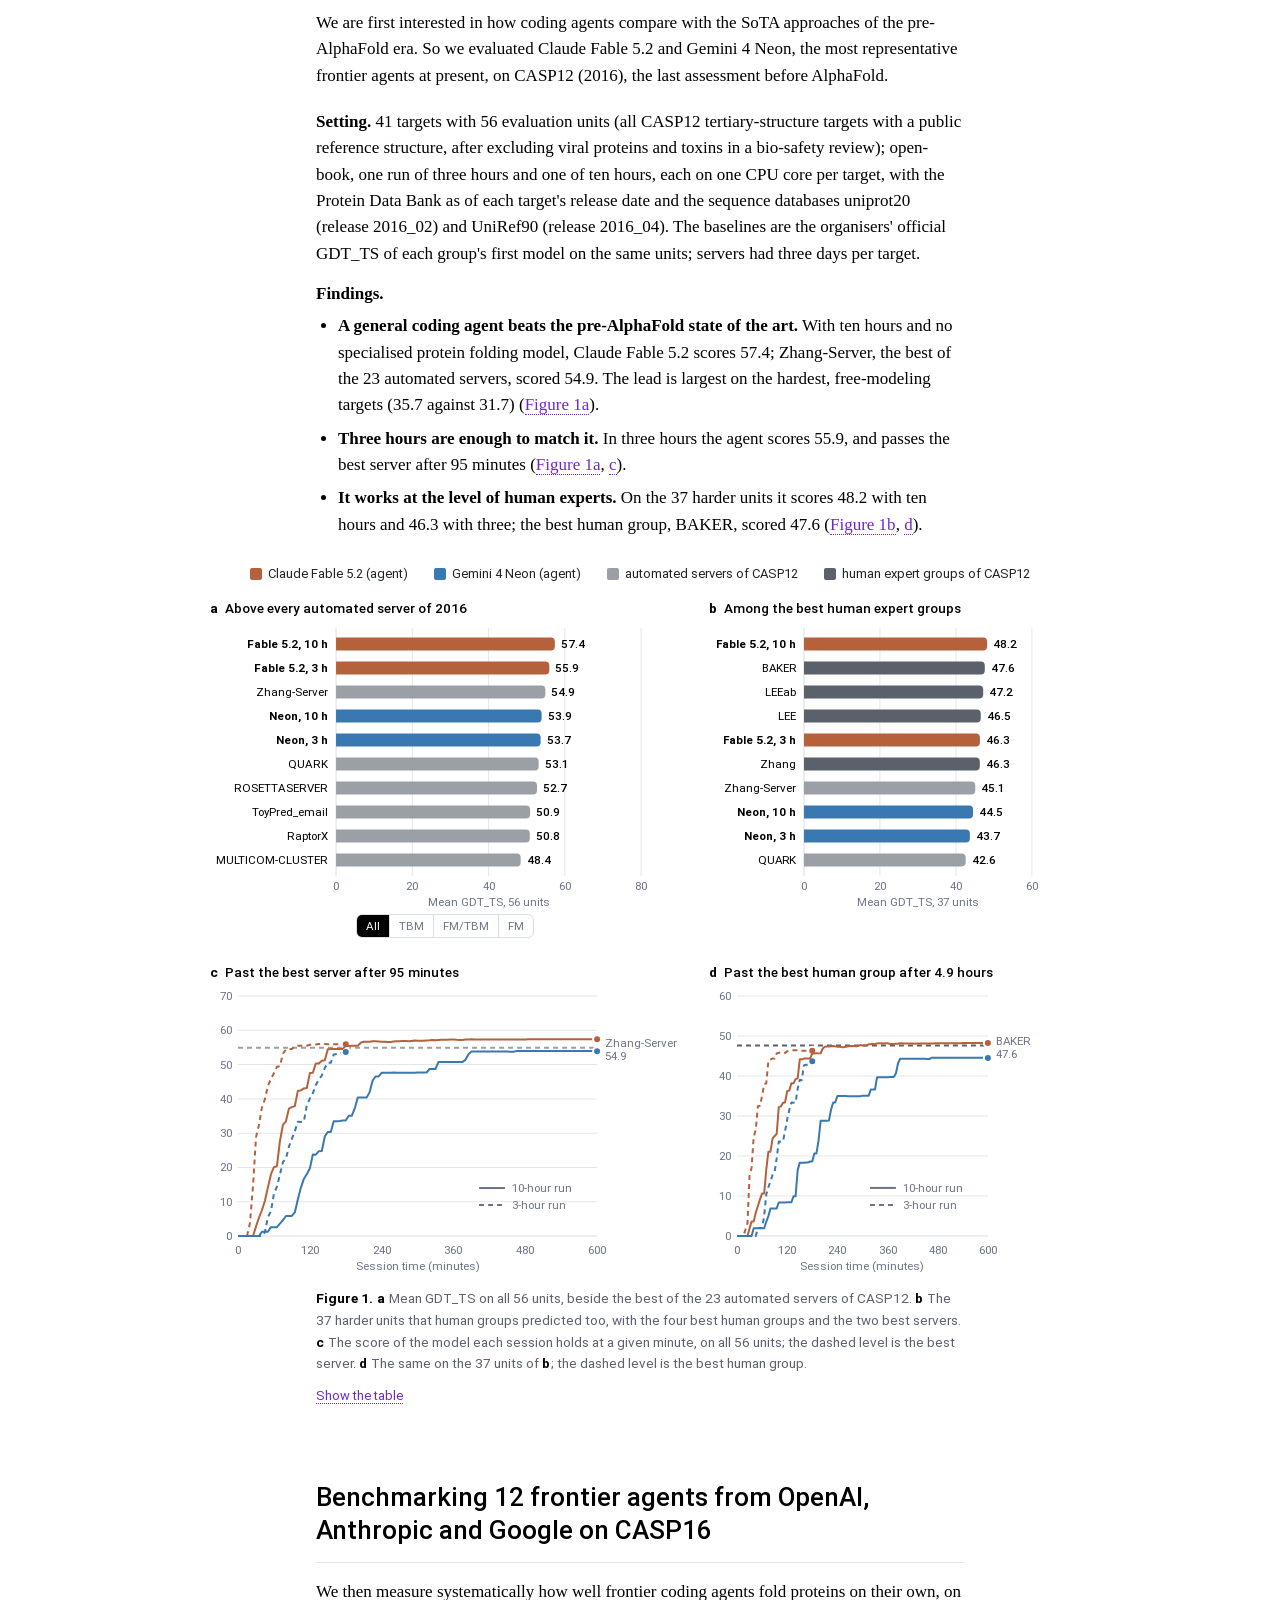
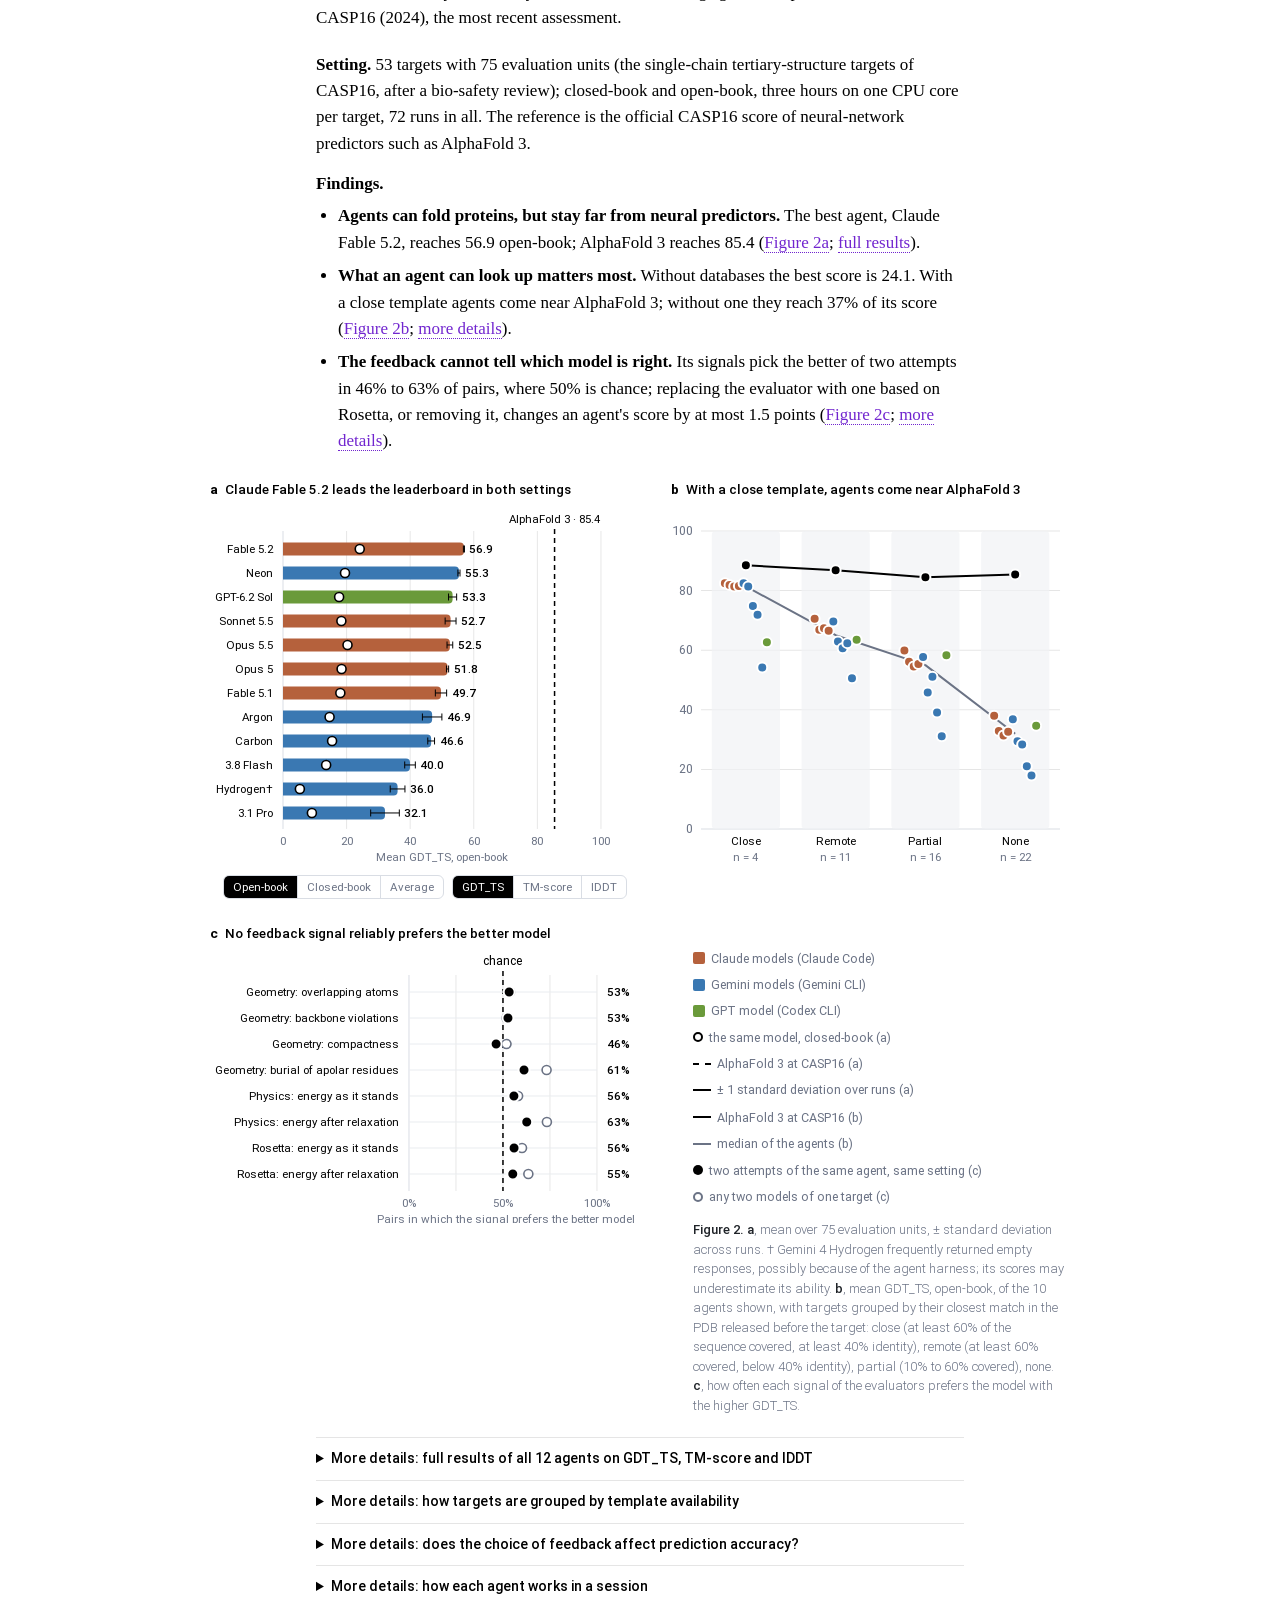
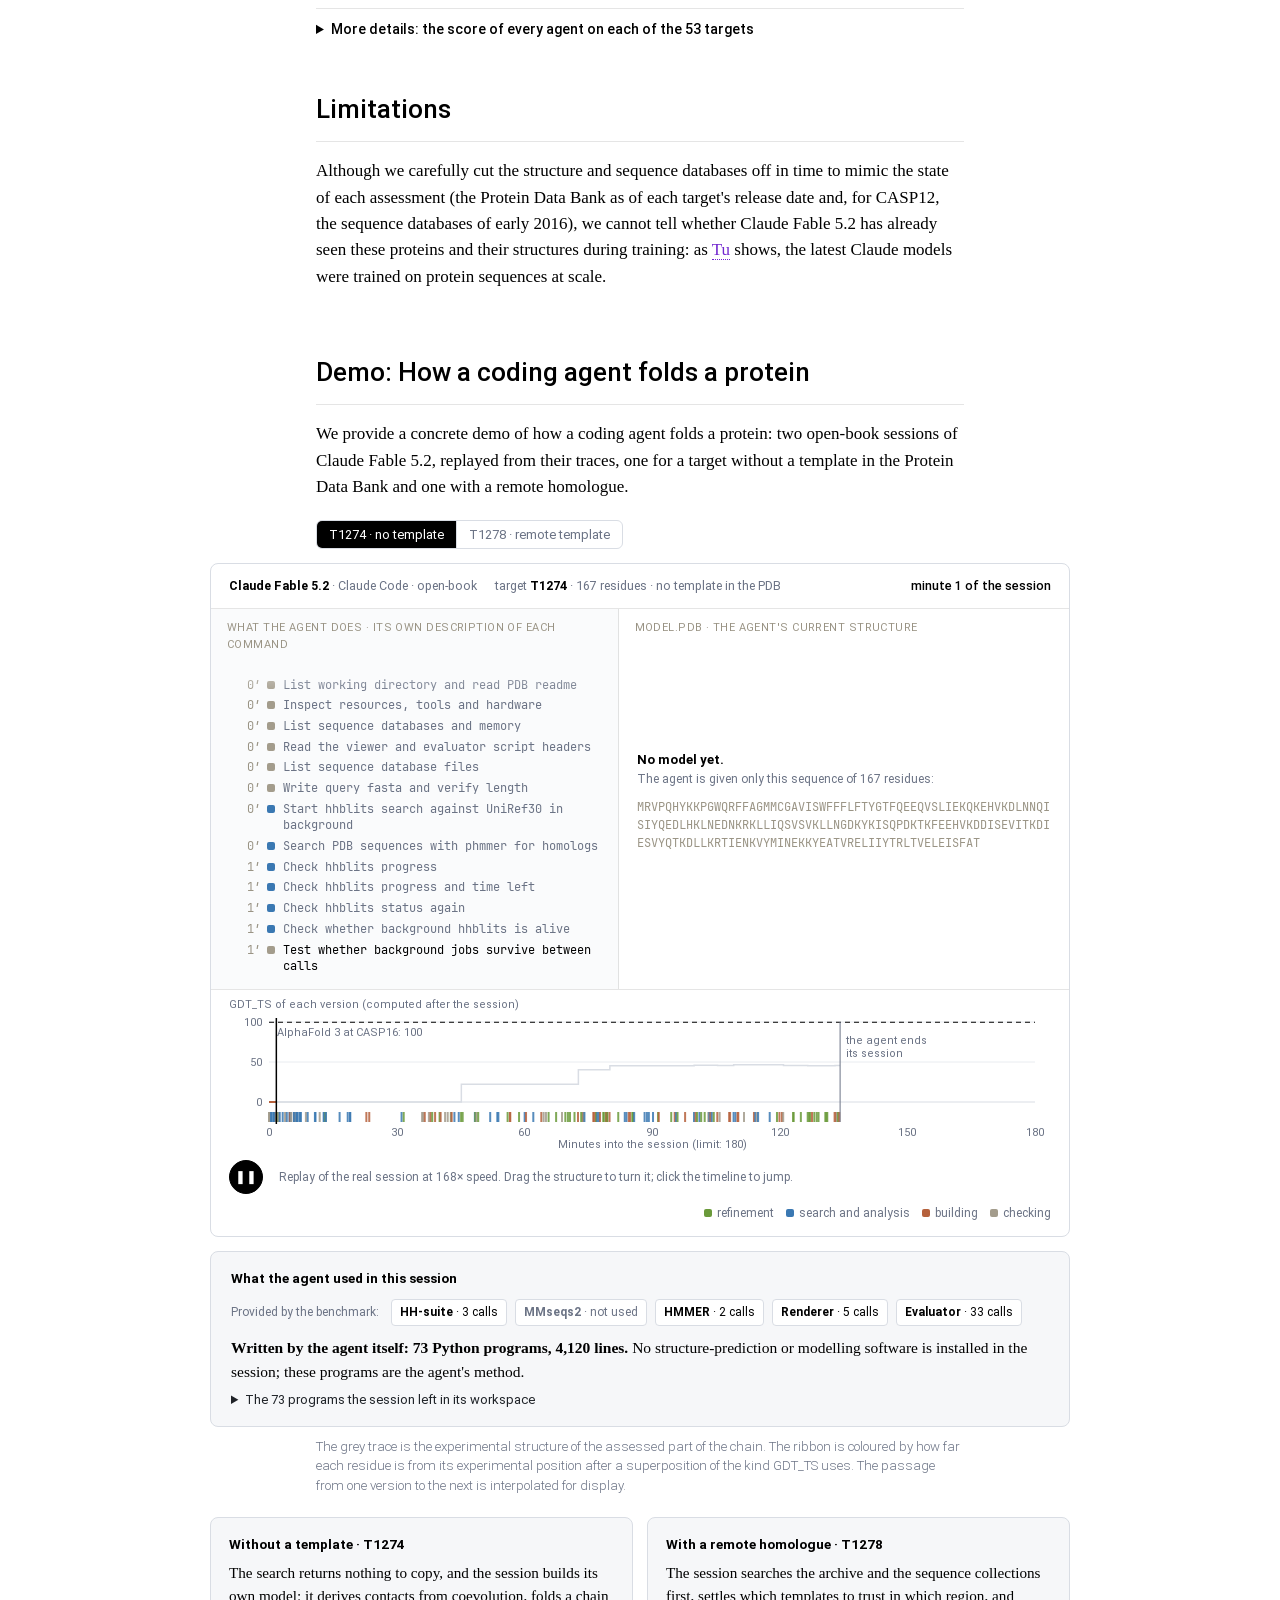
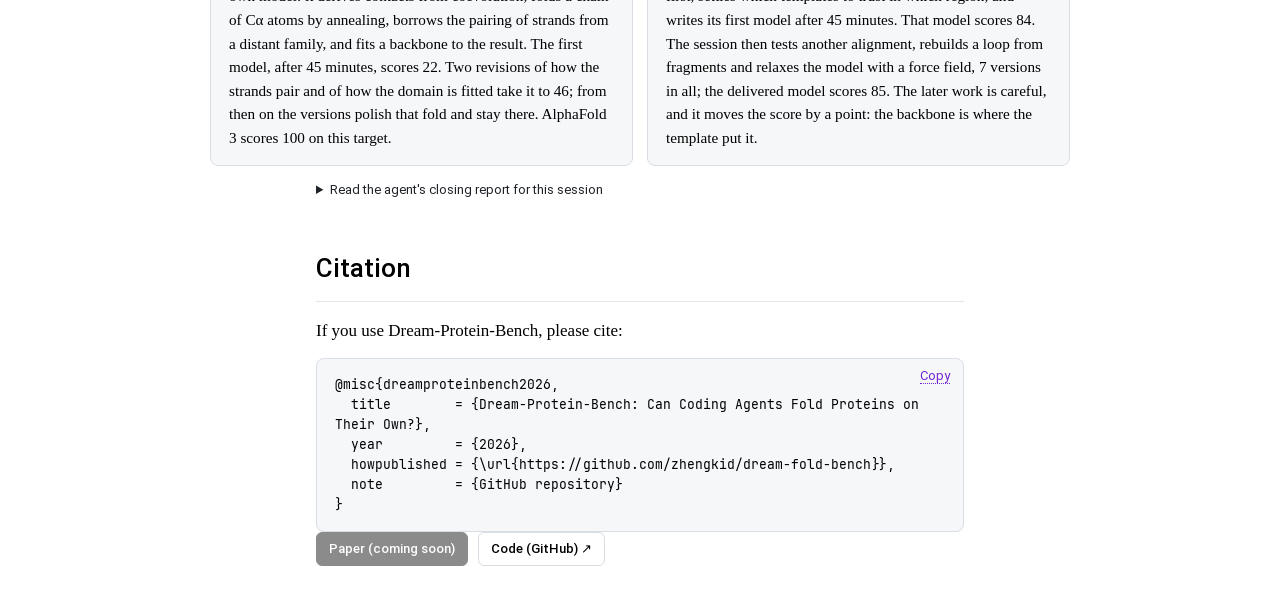
==== commit 602a14c6: "Project page: limitations" ====
--- a/index.html
+++ b/index.html
@@ -65,6 +65,7 @@
     <a href="#method">Benchmark Approach</a>
     <a href="#casp12">Comparison with pre-AlphaFold SoTA on CASP12</a>
     <a href="#leaderboard">Benchmarking 12 frontier agents on CASP16</a>
+    <a href="#limitations">Limitations</a>
     <a href="#demo">Demo: how a coding agent folds a protein</a>
     <a href="#about">Citation</a>
   </aside>
@@ -361,6 +362,17 @@
   </div>
 </section>
 
+<section id="limitations">
+  <div class="wrap">
+    <h2>Limitations</h2>
+    <p>Although we carefully cut the structure and sequence databases off in time to mimic the state of each assessment (the
+      Protein Data Bank as of each target's release date and, for CASP12, the sequence databases of early 2016), we cannot tell
+      whether Claude Fable 5.2 has already seen these proteins and their structures during training: as
+      <a href="https://xinmingtu.cn/blog/2026/claude-opus-5-5-protein-sequences/" target="_blank" rel="noopener">Tu</a> shows, the
+      latest Claude models were trained on protein sequences at scale.</p>
+  </div>
+</section>
+
 <section id="demo">
   <div class="wrap">
     <h2>Demo: How a coding agent folds a protein</h2>
@@ -413,7 +425,7 @@
 </section>
 
 </main>
-<script src="data/data.js?v=8992cb50"></script>
+<script src="data/data.js?v=a3b76b91"></script>
 <script src="data/replay_T1274.js?v=2b7e1afa"></script>
 <script src="data/replay_T1278.js?v=f49070e7"></script>
 <script src="js/charts.js?v=48e9558b"></script>
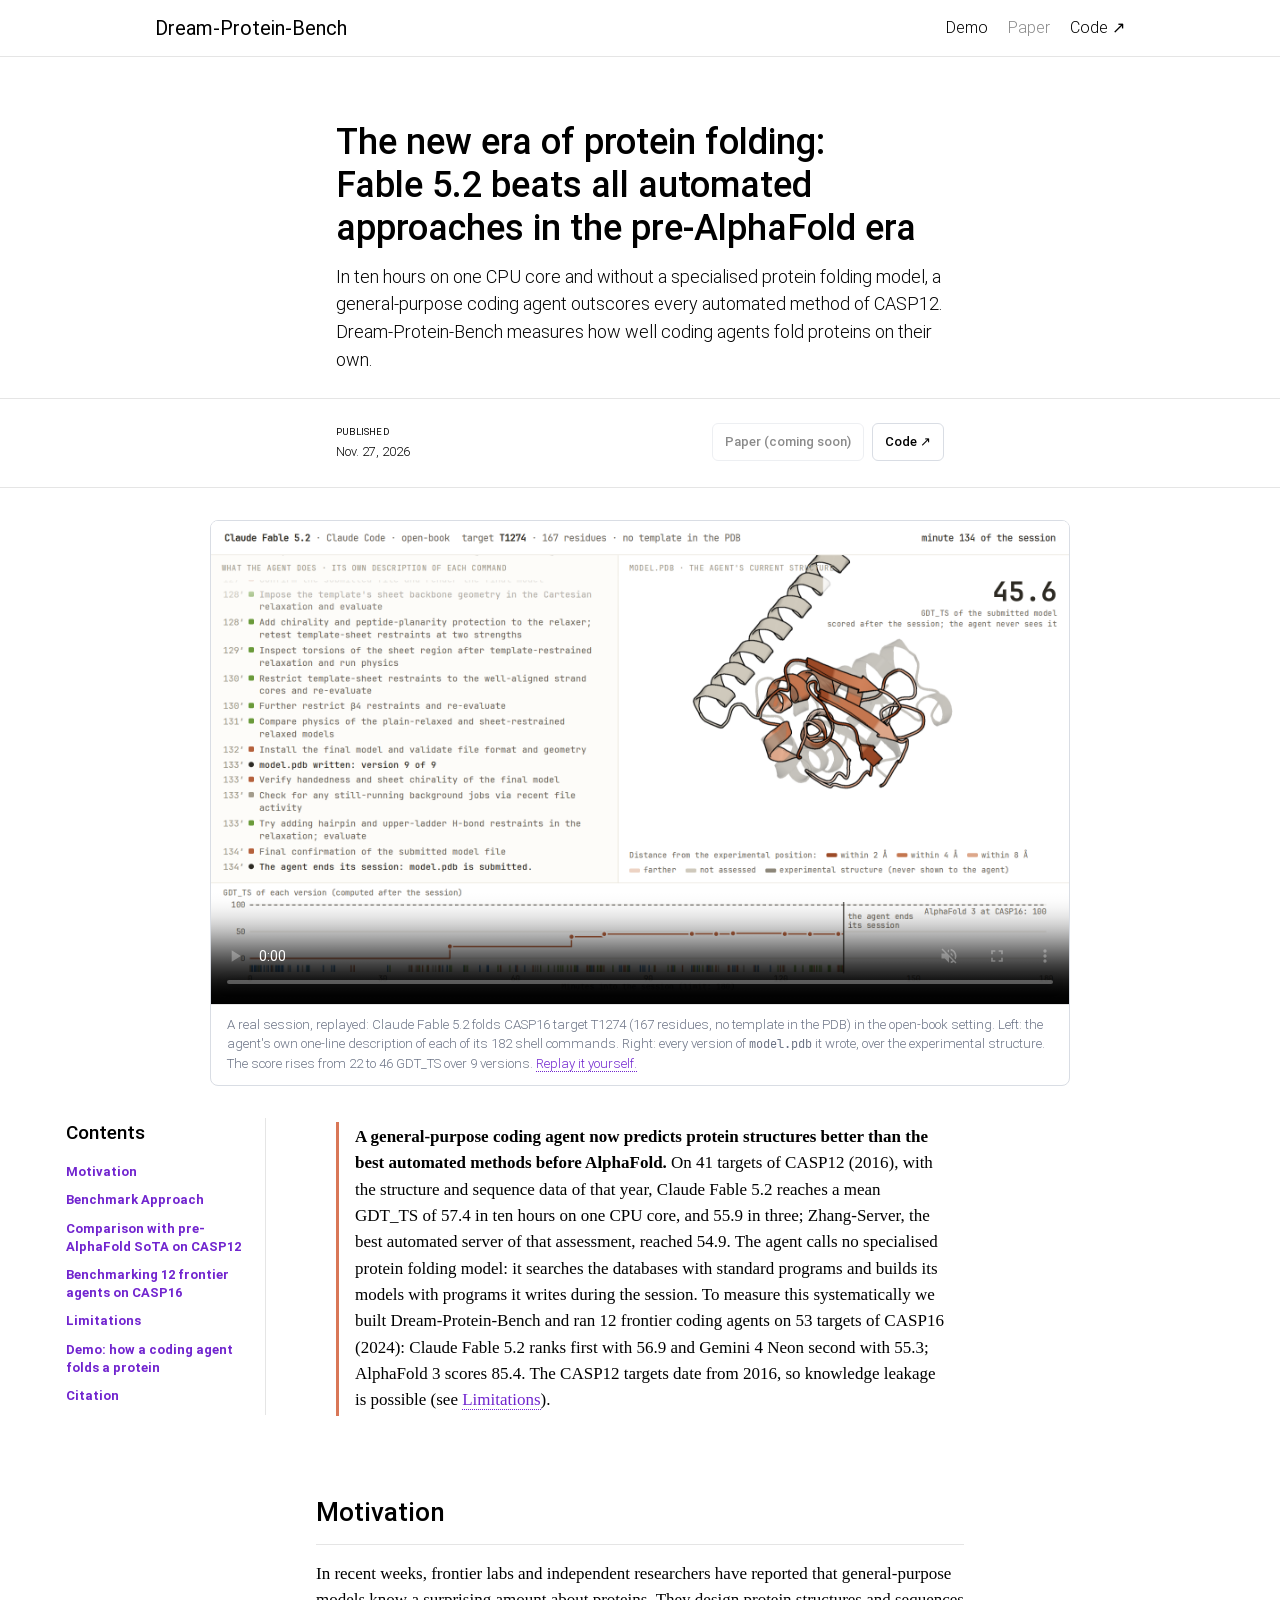
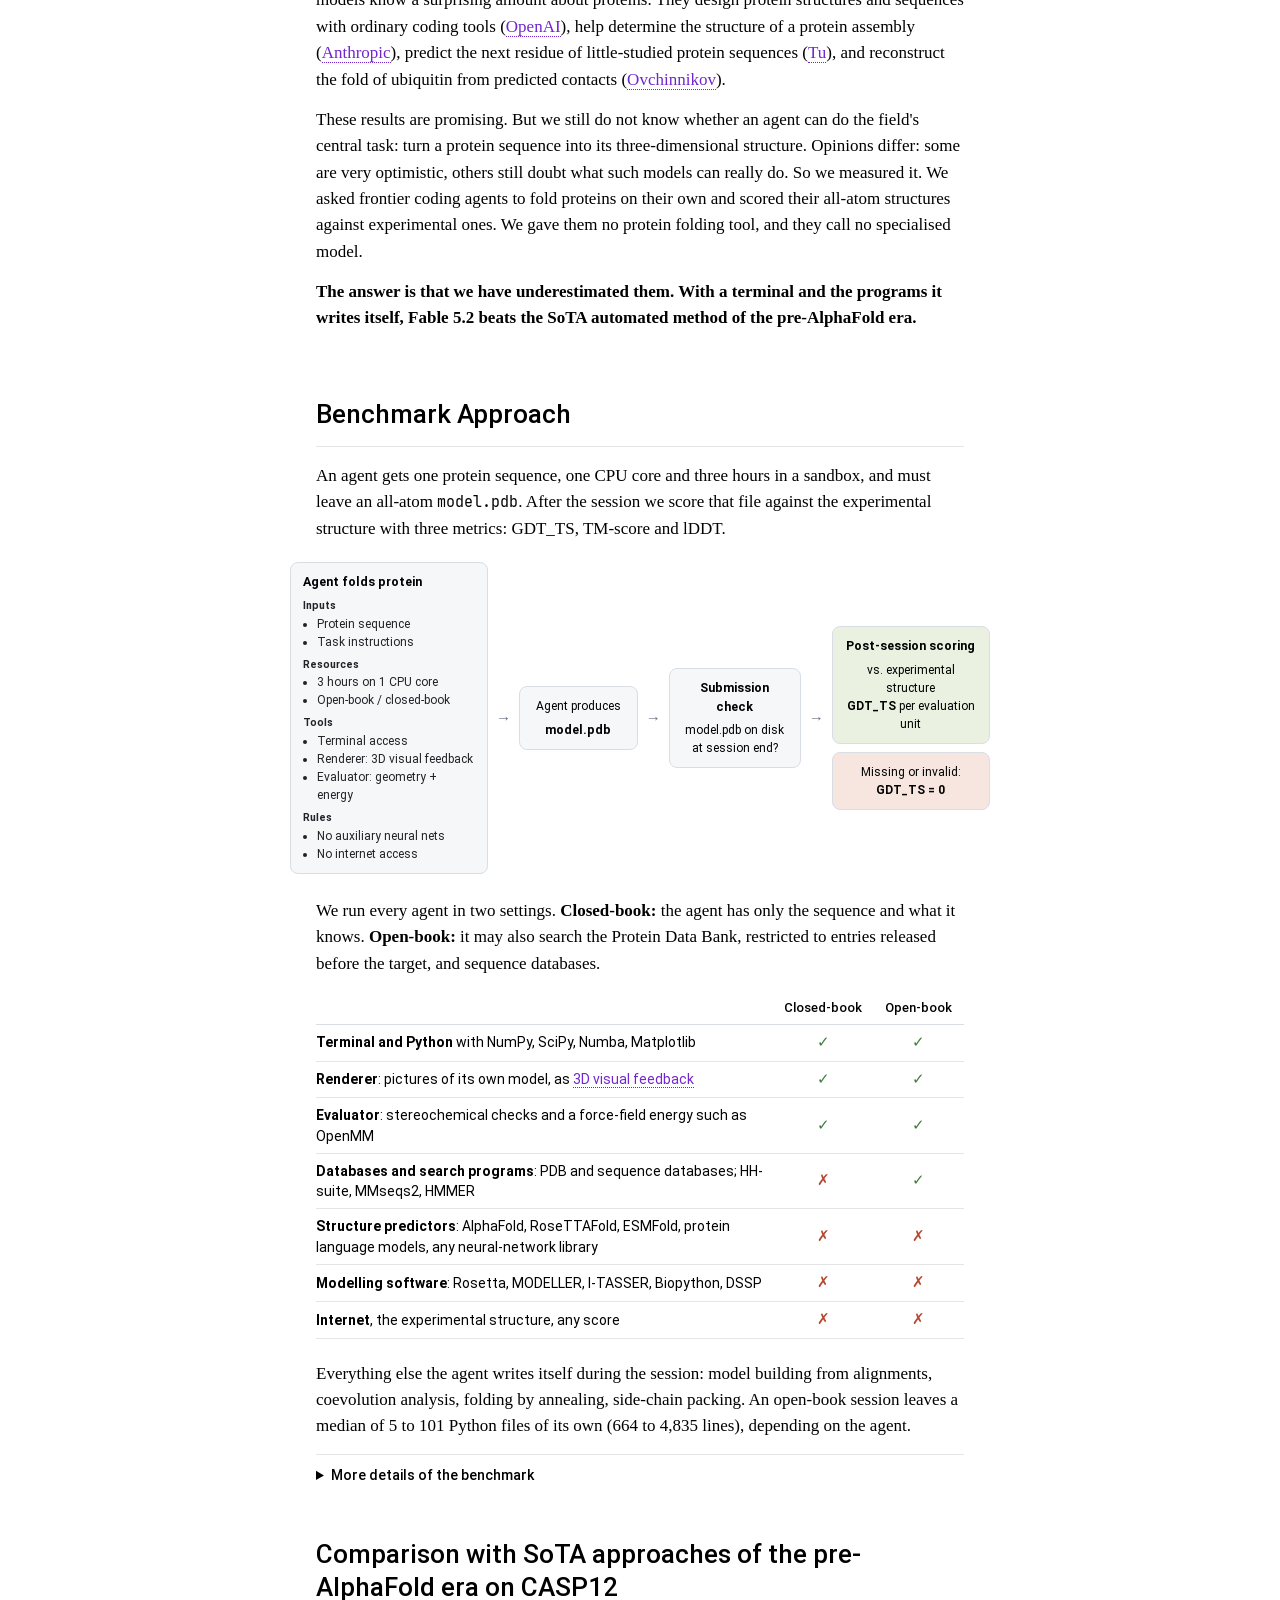
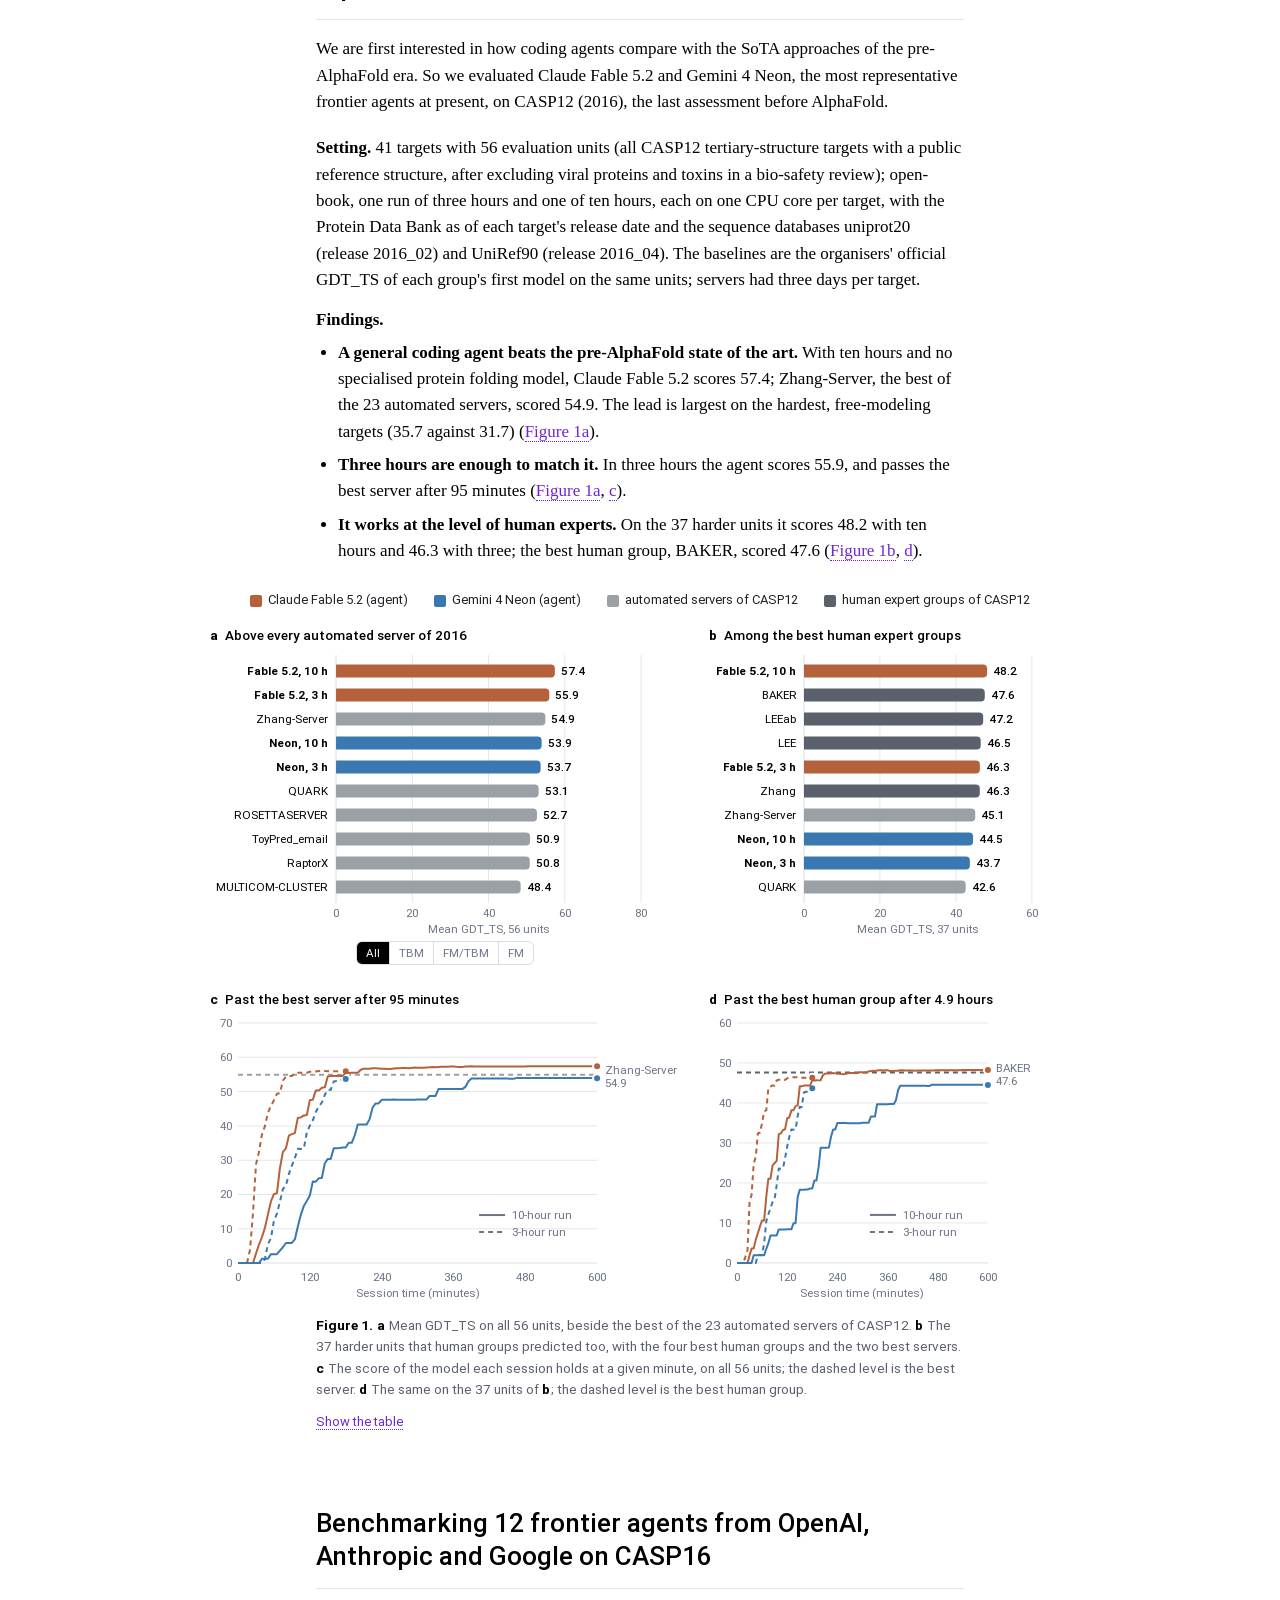
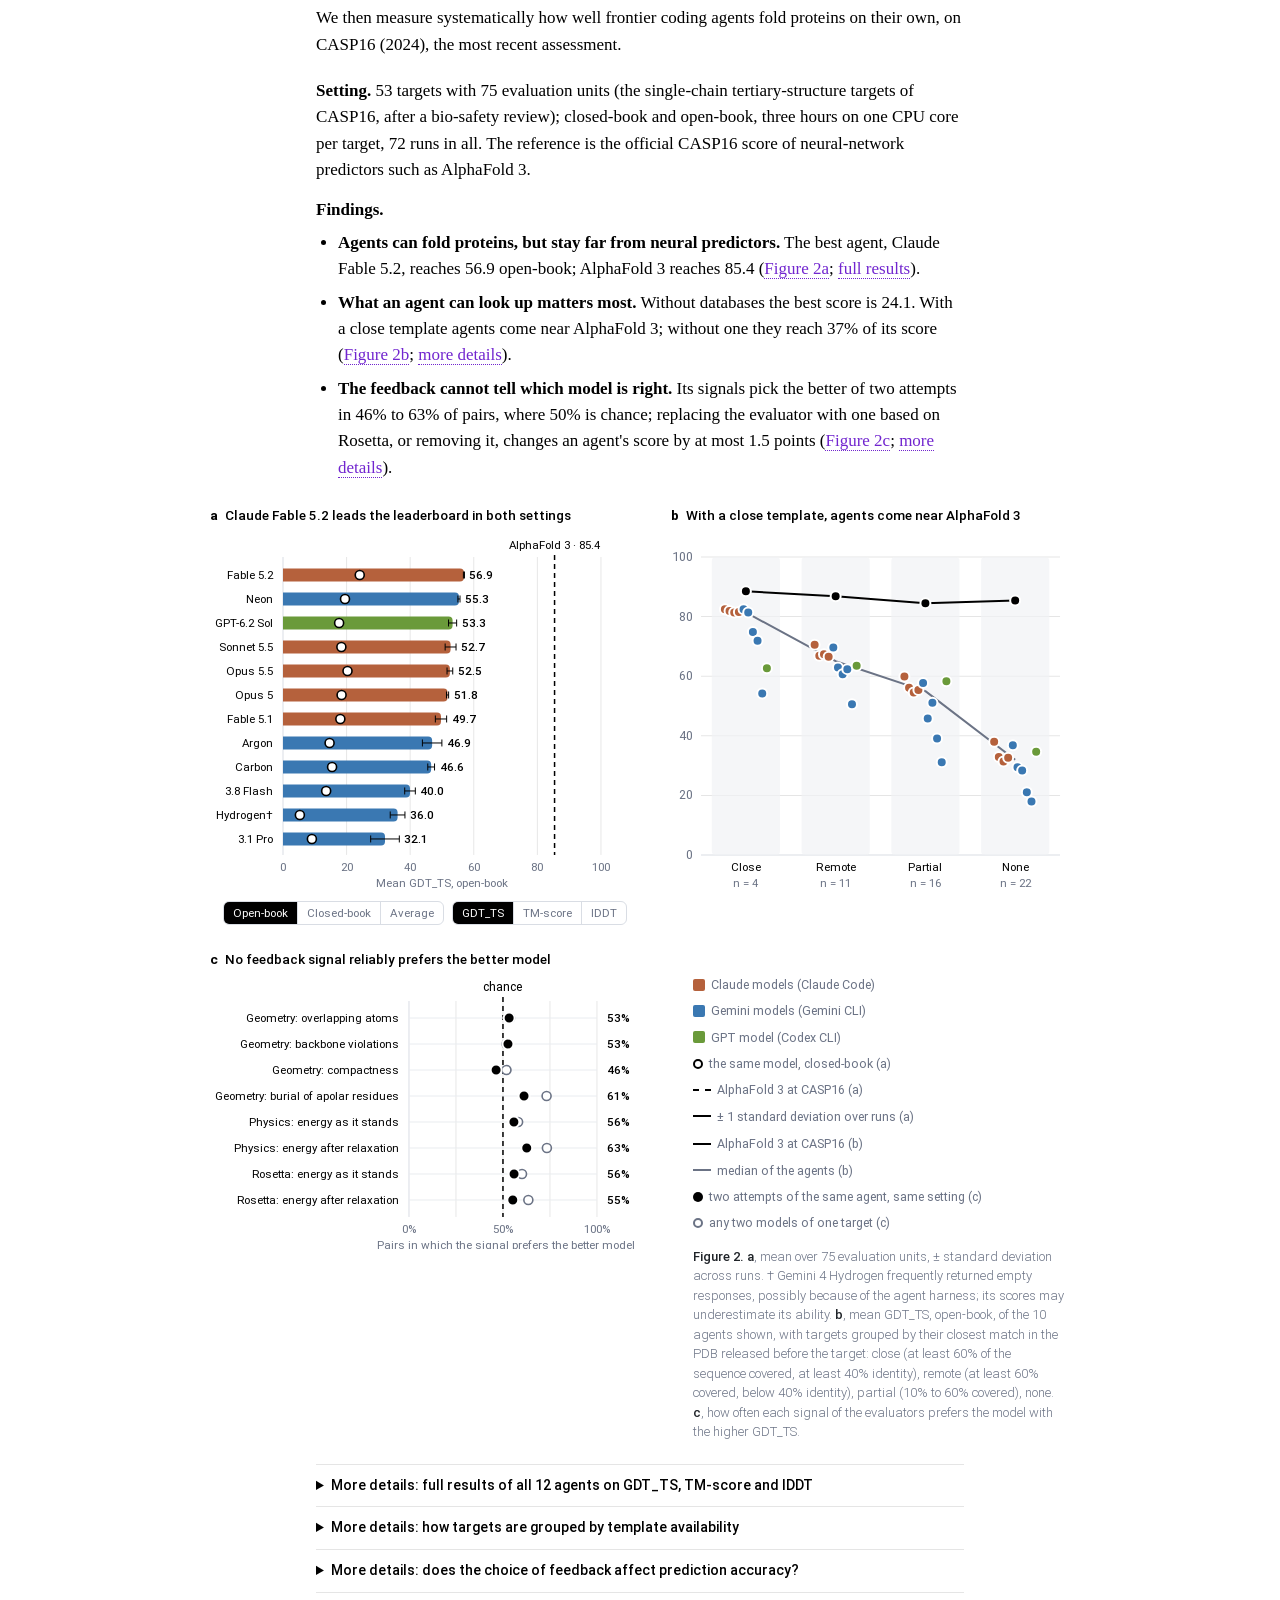
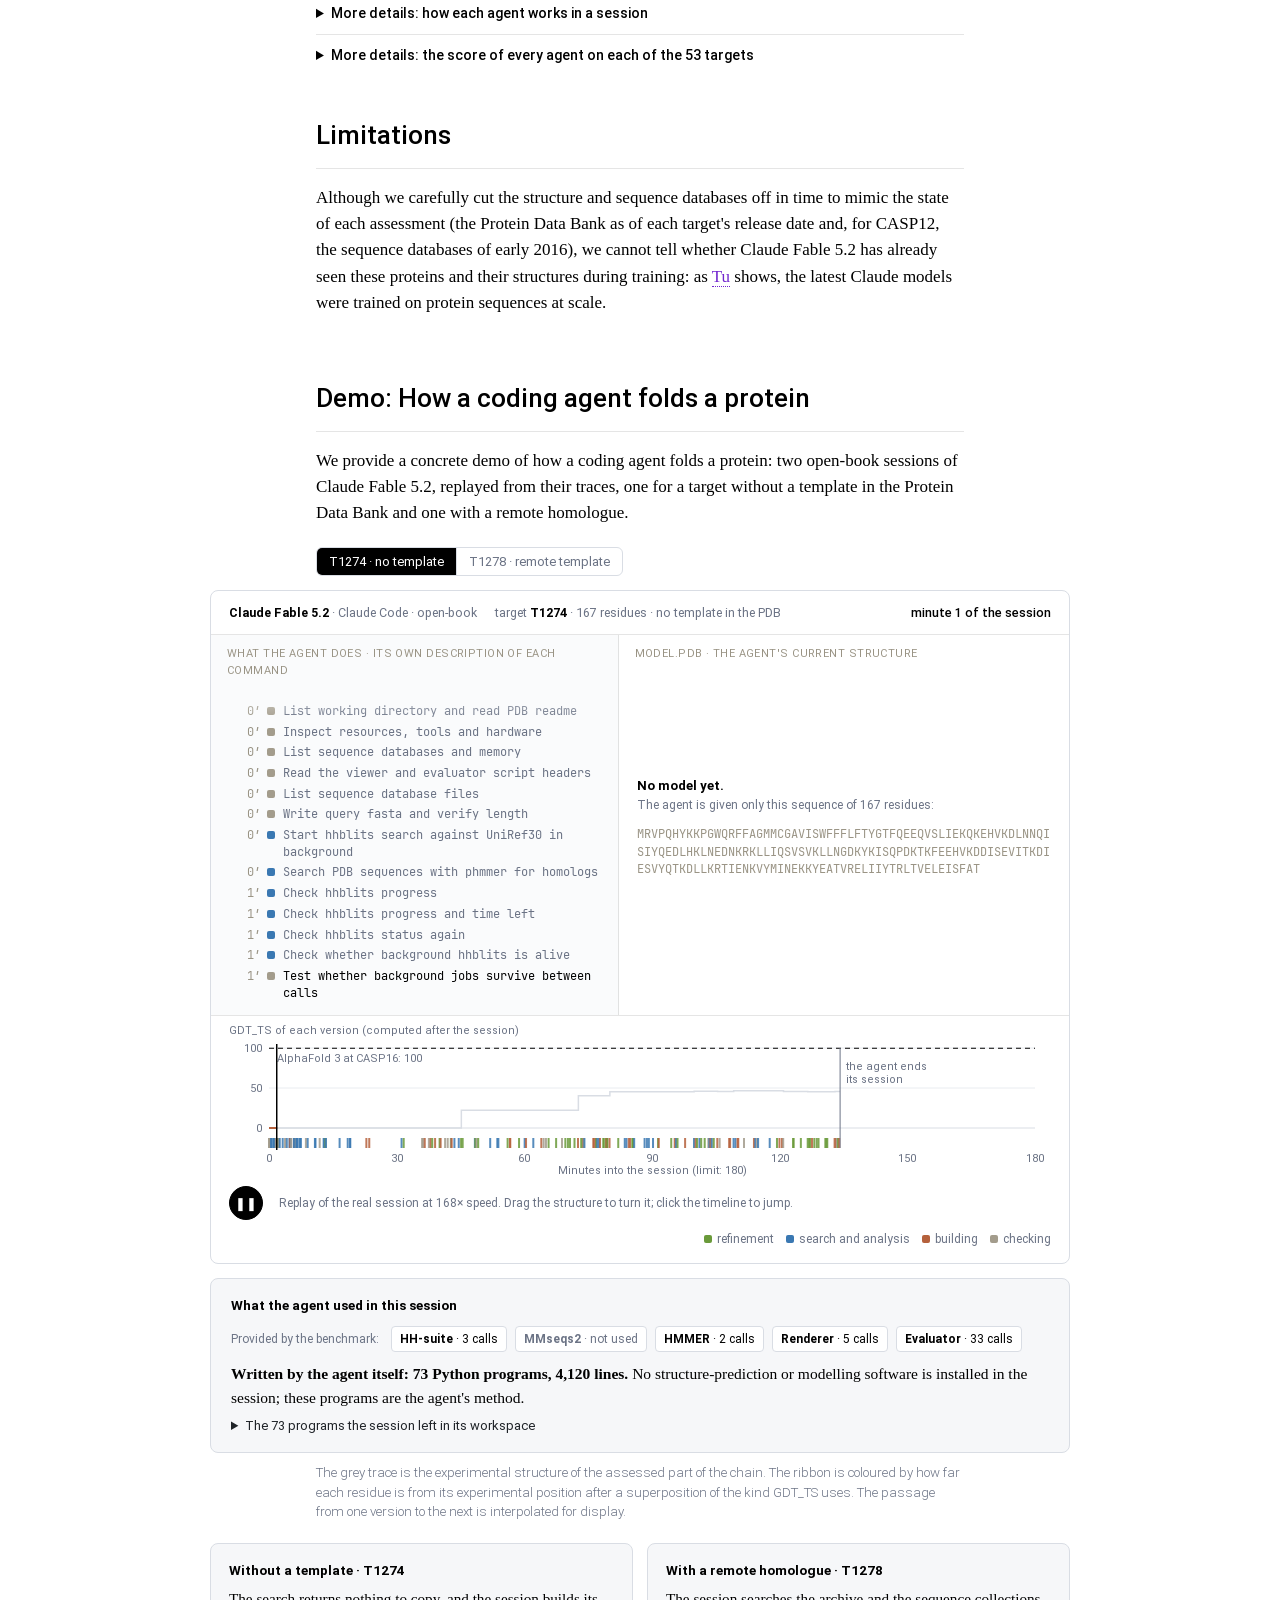
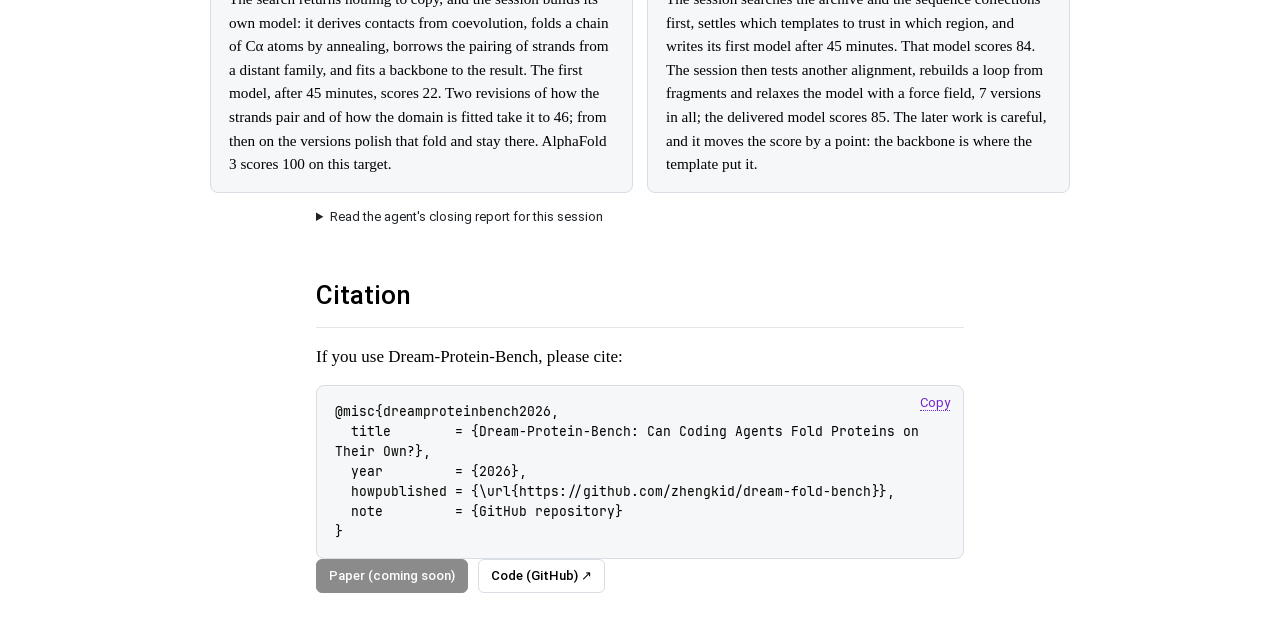
==== commit 6247a95d: "Project page: the summary points to the limitations" ====
--- a/index.html
+++ b/index.html
@@ -77,7 +77,8 @@
         assessment, reached 54.9. The agent calls no specialised protein folding model: it searches the databases with standard
         programs and builds its models with programs it writes during the session. To measure this systematically we built Dream-Protein-Bench and ran 12 frontier
         coding agents on 53 targets of CASP16 (2024): Claude Fable 5.2 ranks first with 56.9 and
-        Gemini 4 Neon second with 55.3; AlphaFold 3 scores 85.4.</p>
+        Gemini 4 Neon second with 55.3; AlphaFold 3 scores 85.4. The CASP12 targets date from 2016, so
+        knowledge leakage is possible (see <a href="#limitations">Limitations</a>).</p>
     </div>
   </div>
 </div>
@@ -425,7 +426,7 @@
 </section>
 
 </main>
-<script src="data/data.js?v=a3b76b91"></script>
+<script src="data/data.js?v=2c9f7c6f"></script>
 <script src="data/replay_T1274.js?v=2b7e1afa"></script>
 <script src="data/replay_T1278.js?v=f49070e7"></script>
 <script src="js/charts.js?v=48e9558b"></script>
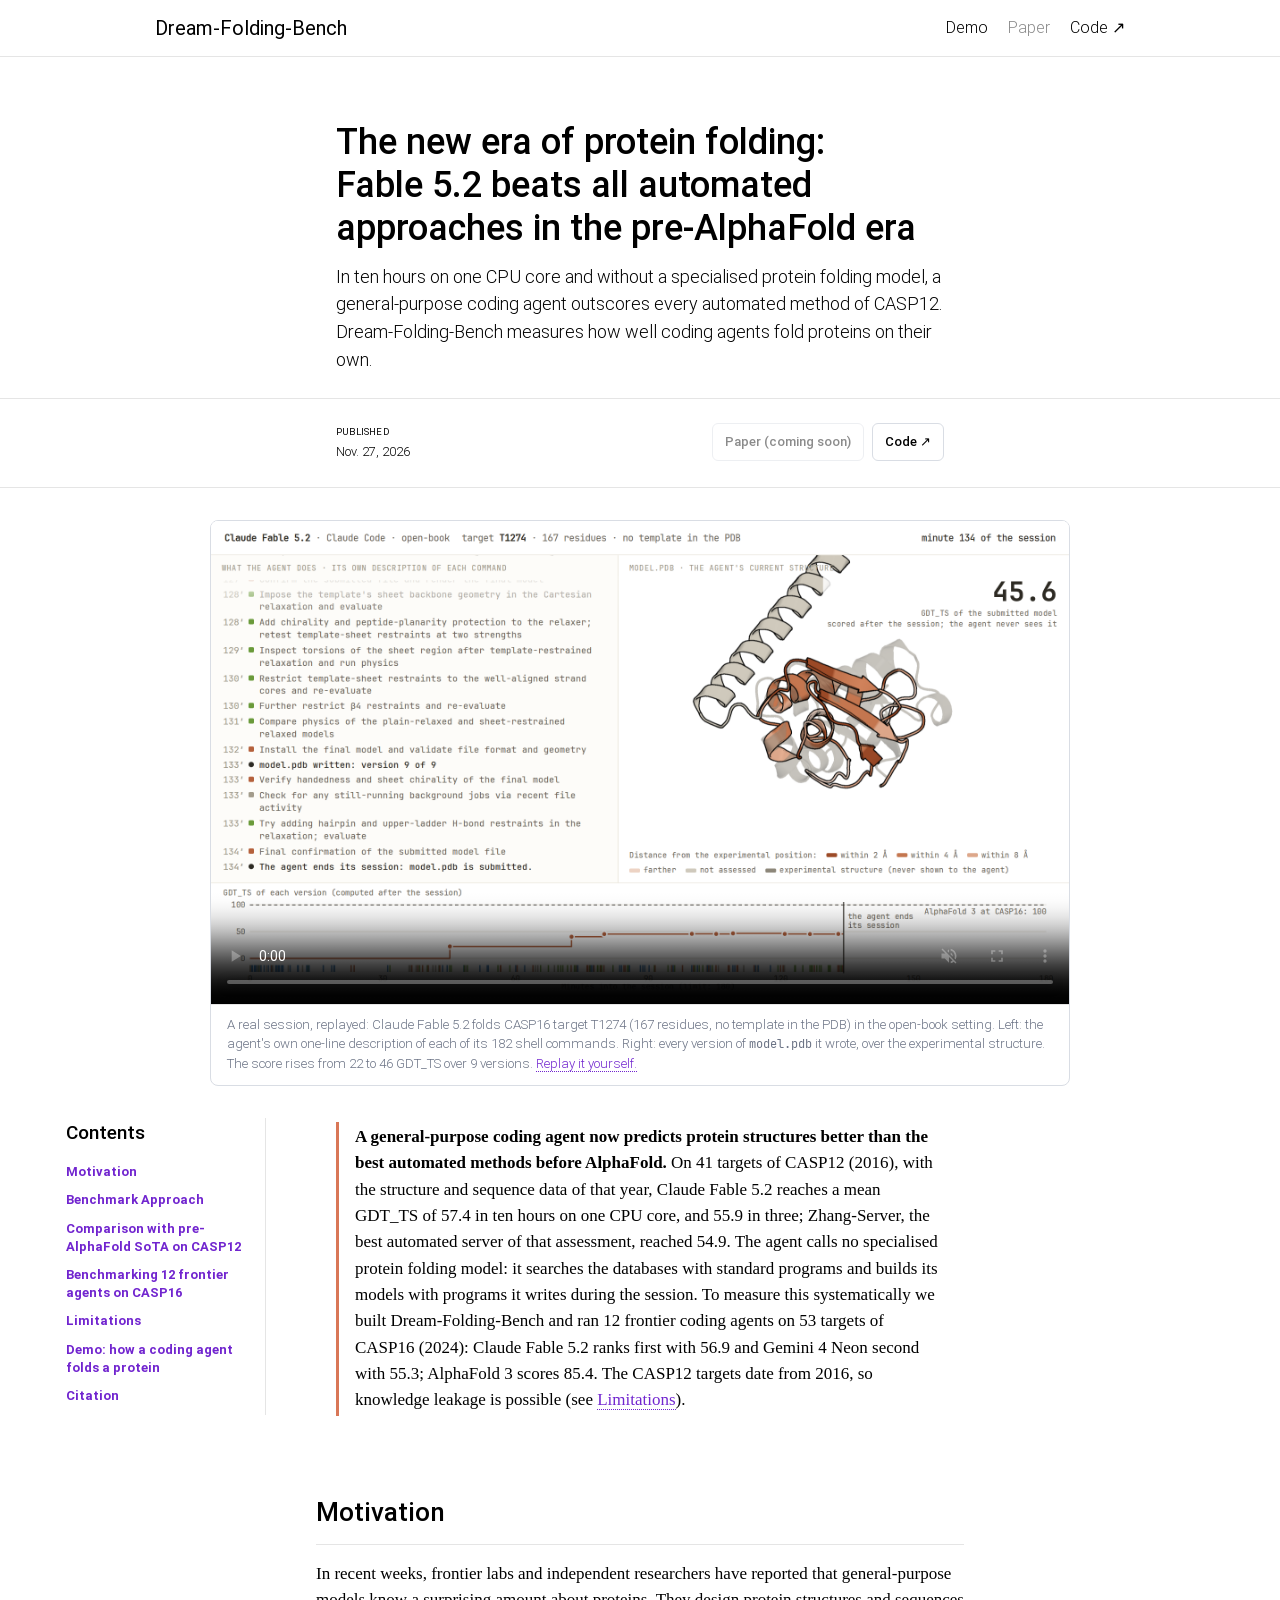
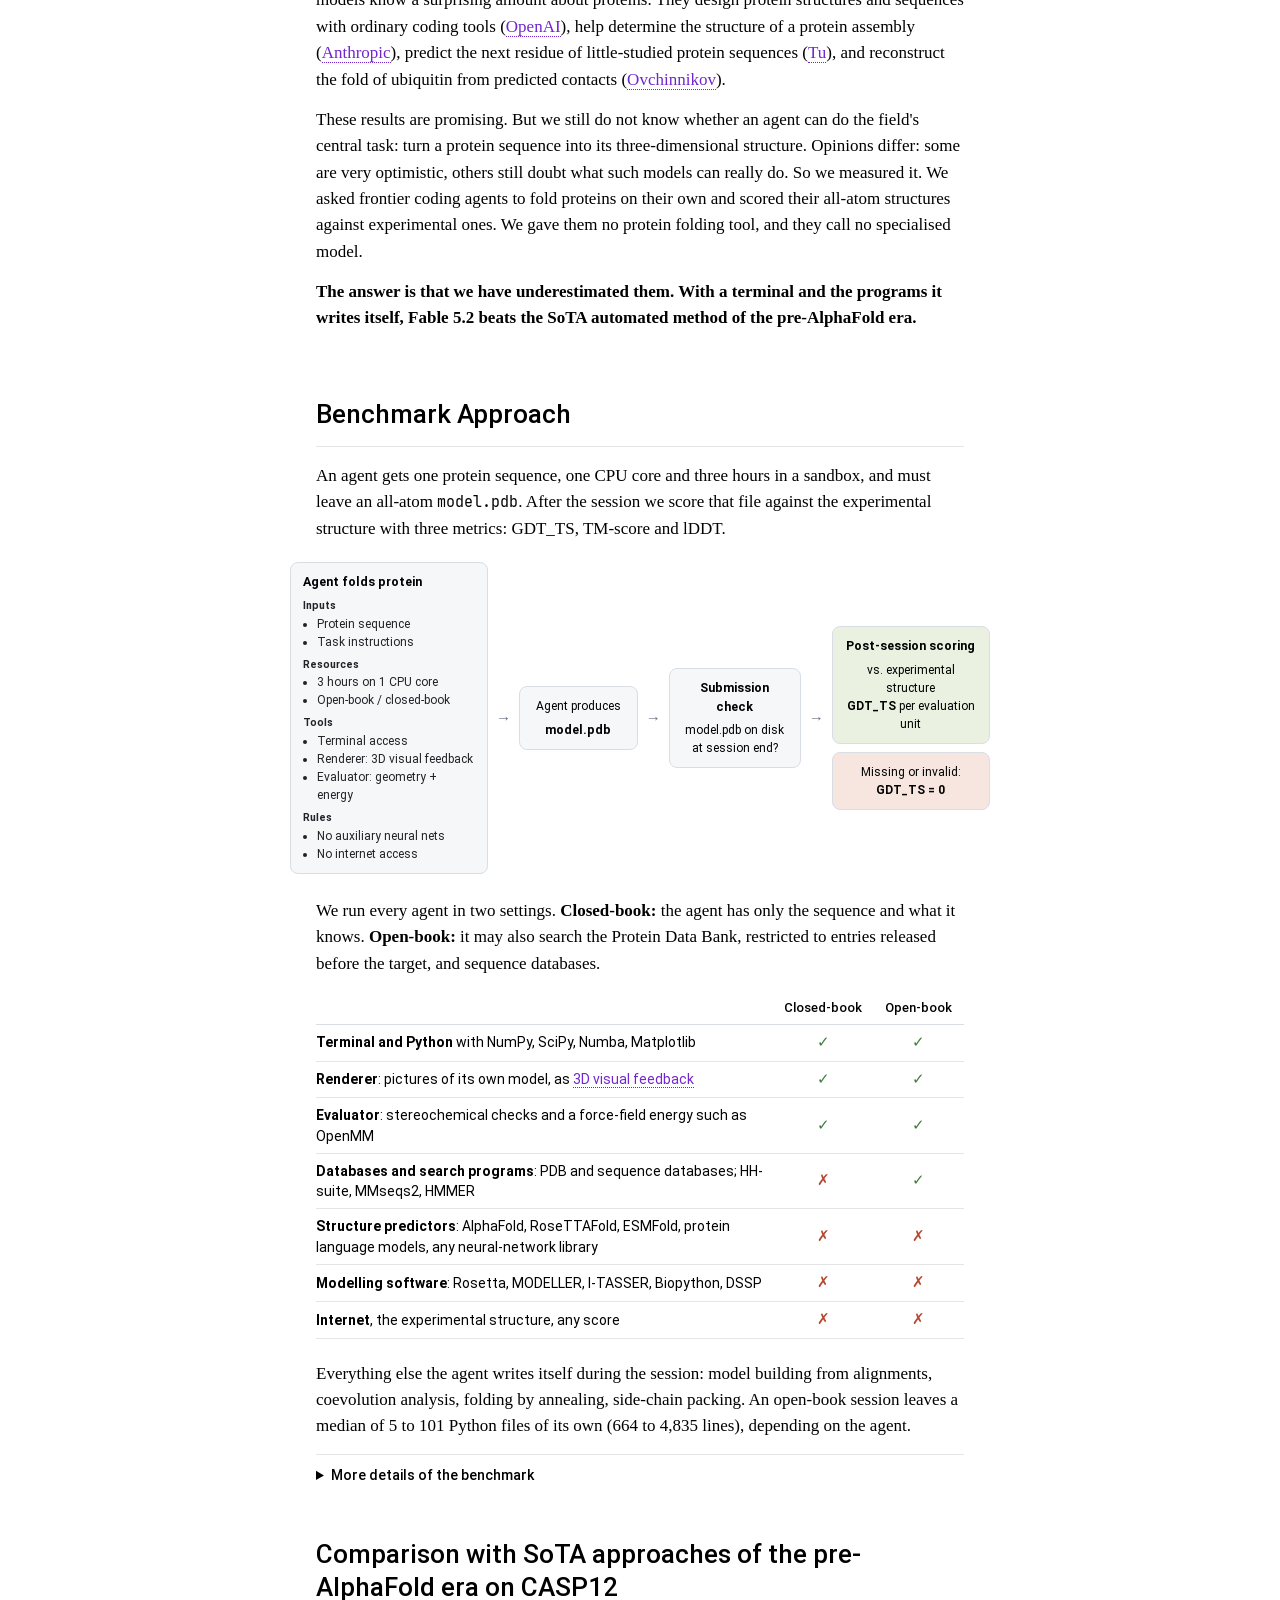
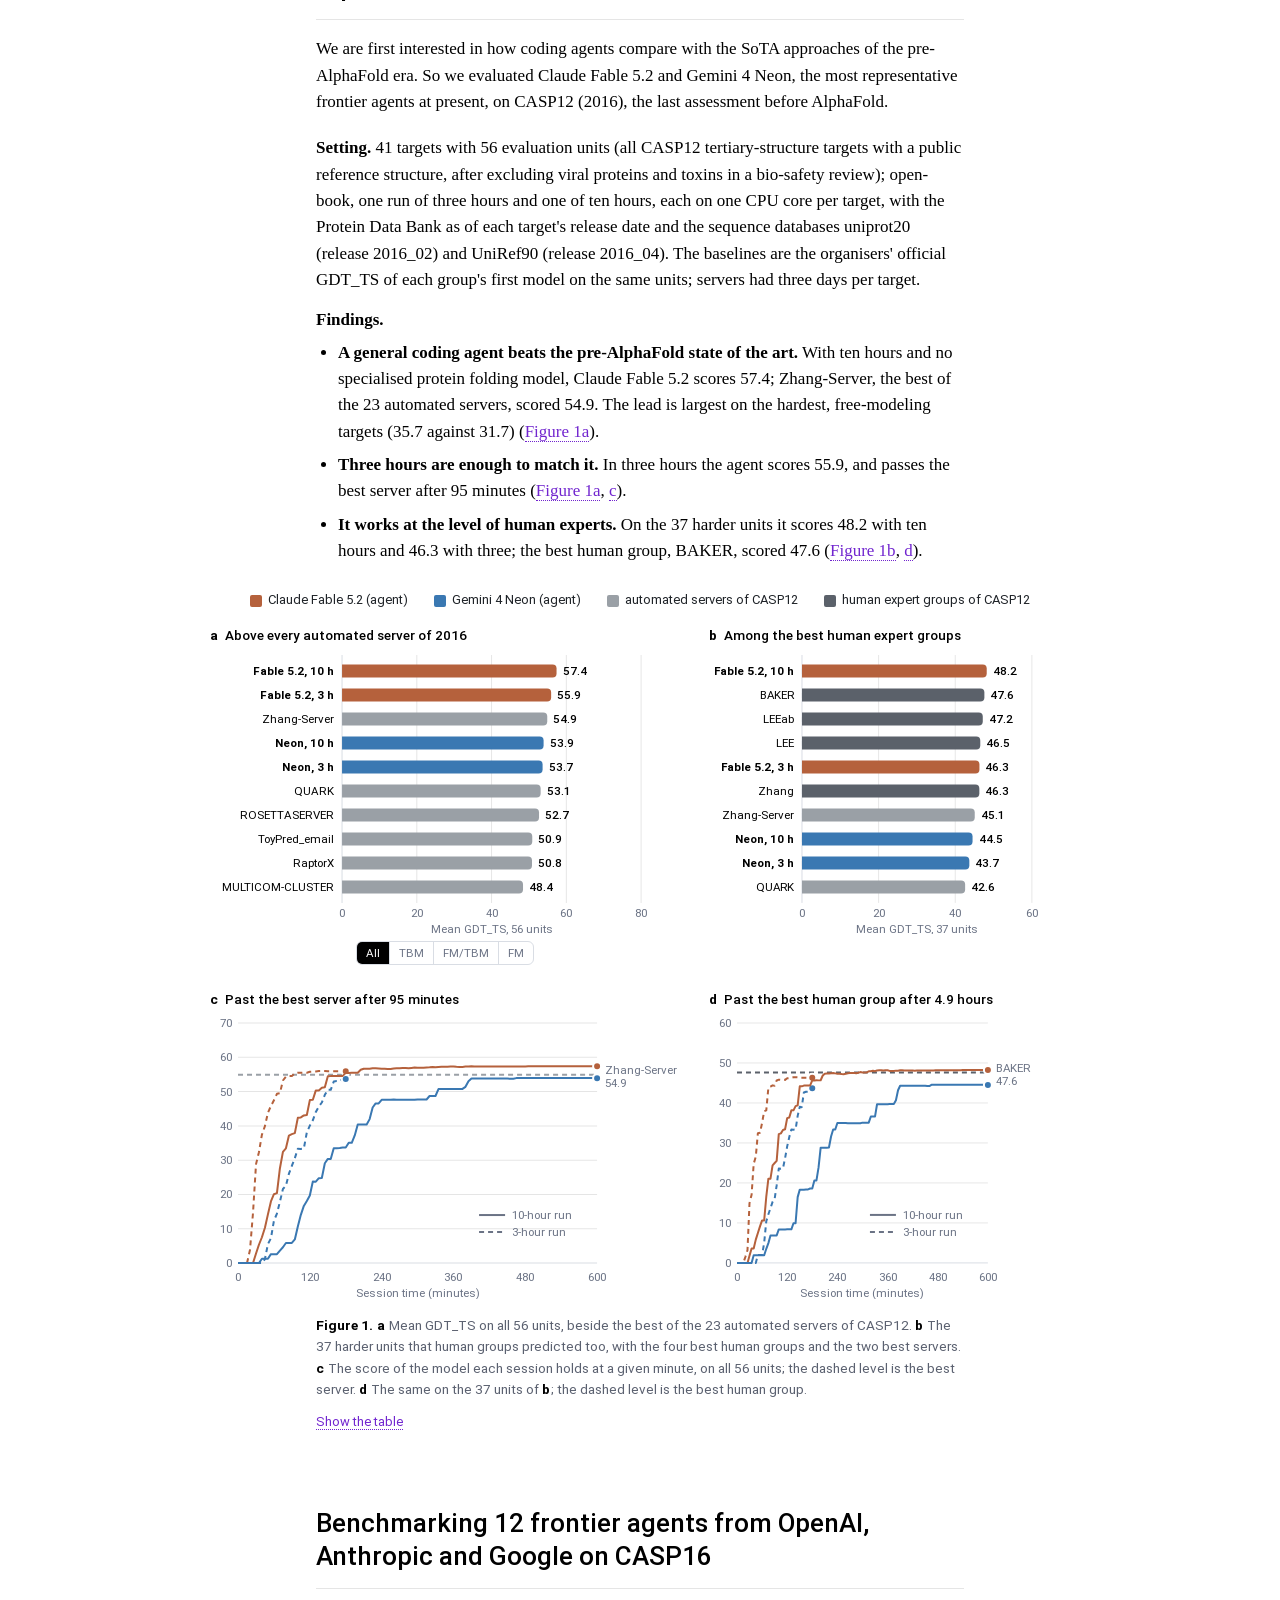
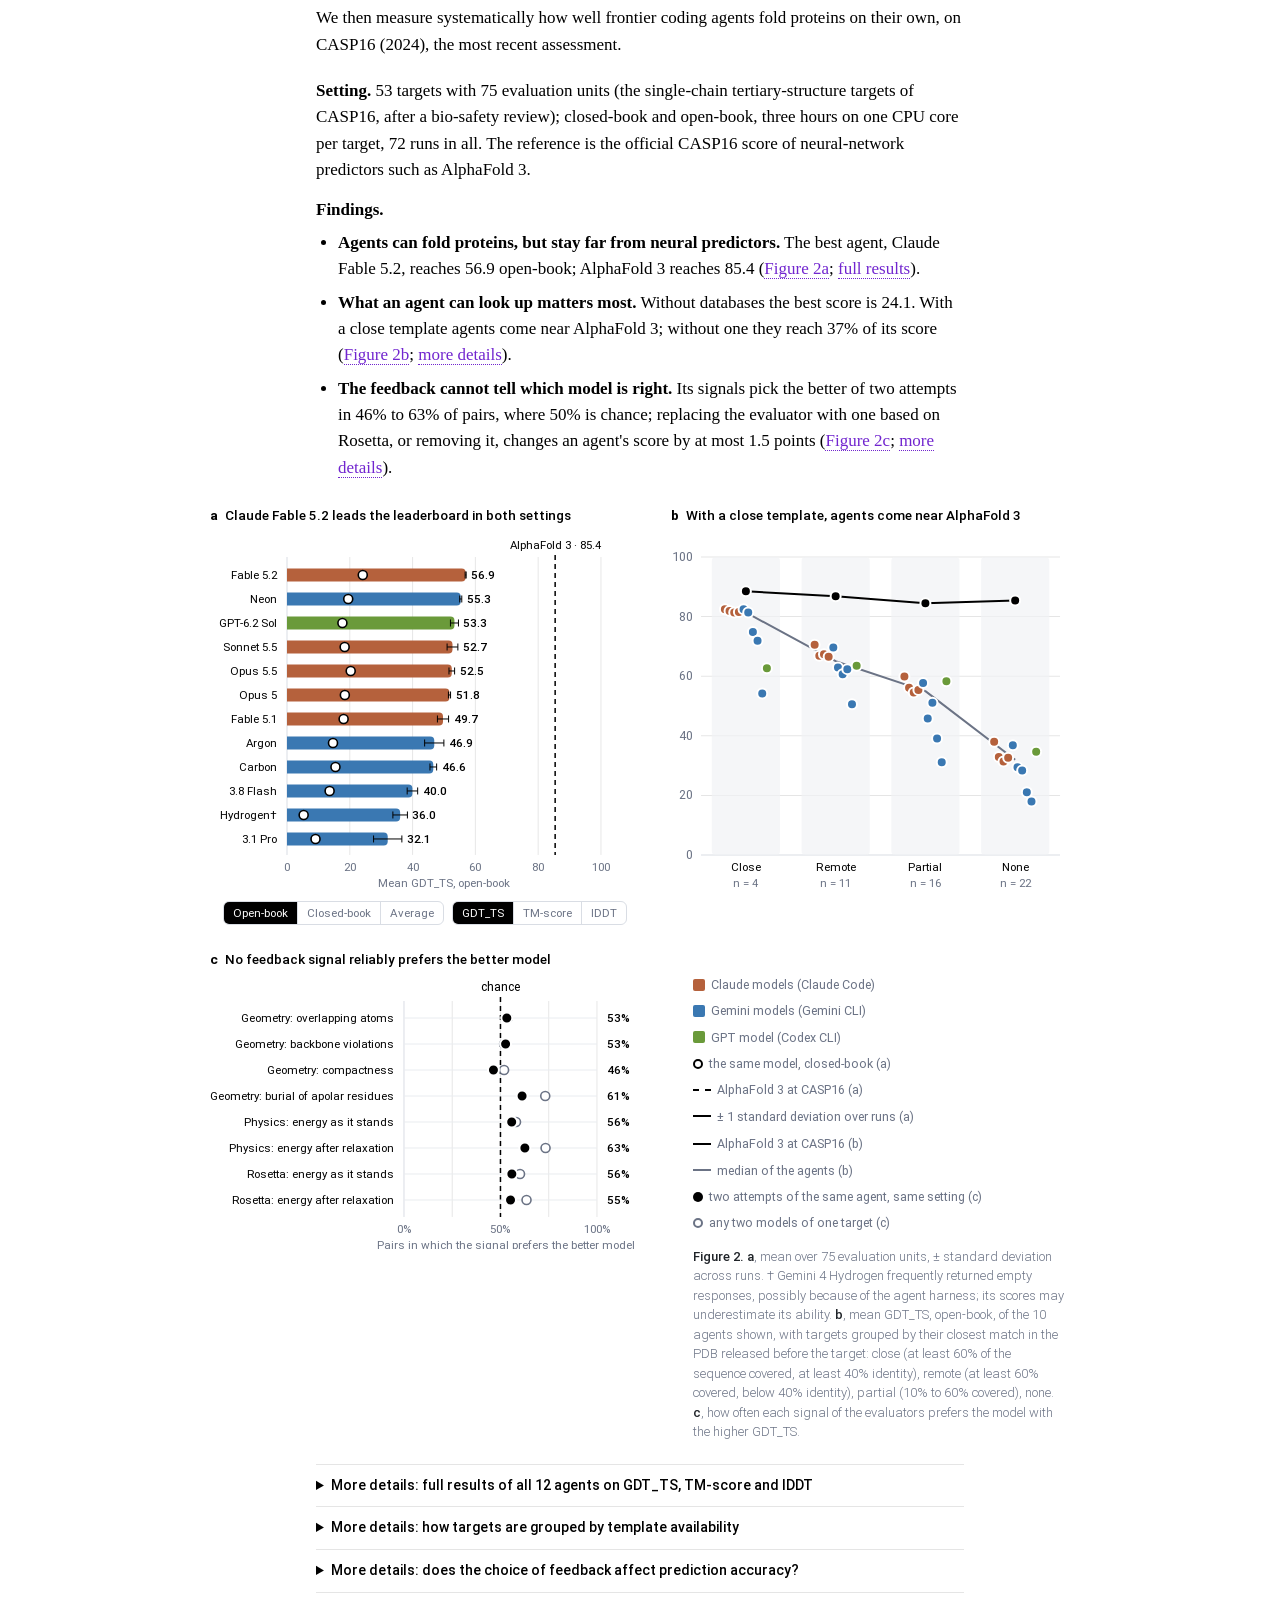
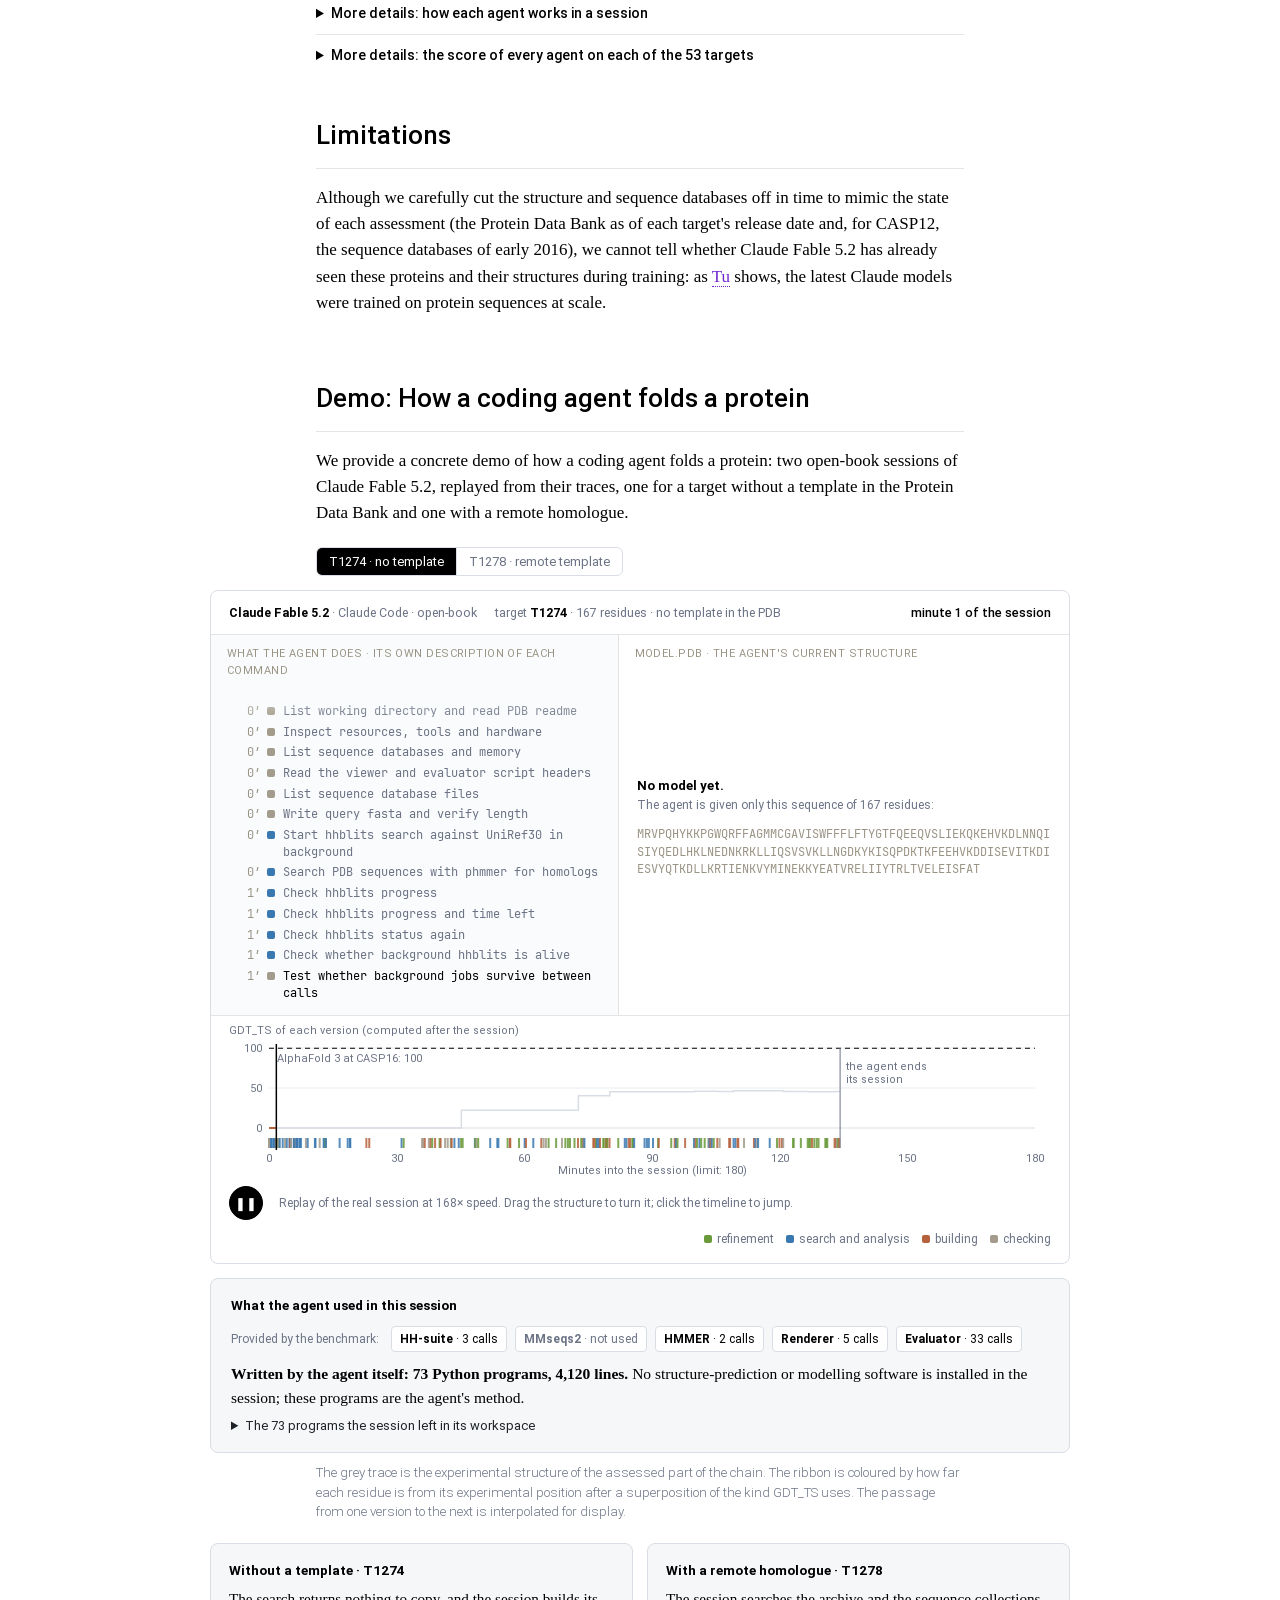
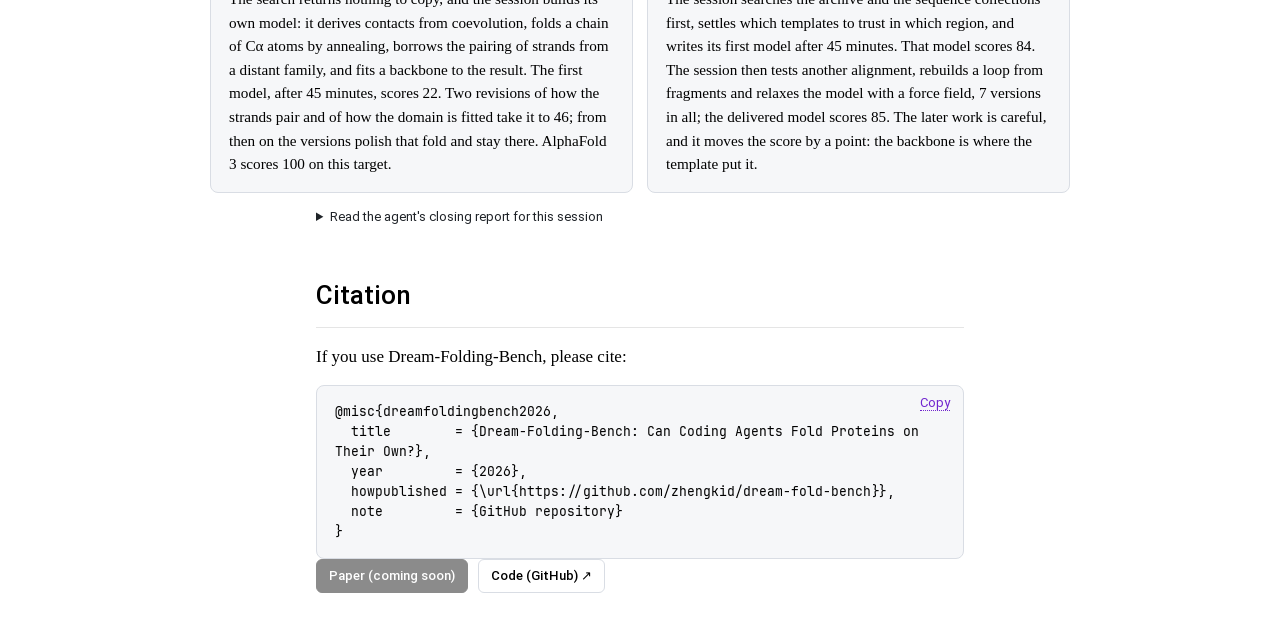
==== commit 14df0d43: "Project page: Dream-Folding-Bench" ====
--- a/index.html
+++ b/index.html
@@ -6,16 +6,15 @@
 <meta charset="utf-8">
 <meta name="viewport" content="width=device-width, initial-scale=1">
 <!-- kept out of search engines until the paper is released: remove this line then -->
-<meta name="robots" content="noindex">
-<title>The new era of protein folding: Fable 5.2 beats all automated approaches in the pre-AlphaFold era · Dream-Protein-Bench</title>
+<title>The new era of protein folding: Fable 5.2 beats all automated approaches in the pre-AlphaFold era · Dream-Folding-Bench</title>
 <meta name="description" content="A benchmark that asks general-purpose coding agents to predict all-atom protein structures for CASP16 targets in three hours, without neural networks.">
-<link rel="stylesheet" href="css/style.css?v=25f2cddd">
+<link rel="stylesheet" href="css/style.css?v=50b88226">
 </head>
 <body>
 
 <header class="top">
   <div class="wrap">
-    <a class="brand" href="#top">Dream-Protein-Bench</a>
+    <a class="brand" href="#top">Dream-Folding-Bench</a>
     <nav>
       <a href="#demo">Demo</a>
       <span class="off" aria-disabled="true" title="The paper will be linked here">Paper</span>
@@ -31,7 +30,7 @@
   <div class="col">
     <h1>The new era of protein folding:<span class="claimline">Fable 5.2 beats all automated approaches in the pre-AlphaFold era</span></h1>
     <p class="sub">In ten hours on one CPU core and without a specialised protein folding model, a general-purpose coding agent outscores every automated
-      method of CASP12. Dream-Protein-Bench measures how well coding agents fold proteins on their own.</p>
+      method of CASP12. Dream-Folding-Bench measures how well coding agents fold proteins on their own.</p>
   </div>
 </div>
 <div class="byline">
@@ -75,7 +74,7 @@
         On 41 targets of CASP12 (2016), with the structure and sequence data of that year, Claude Fable 5.2 reaches a mean
         GDT_TS of 57.4 in ten hours on one CPU core, and 55.9 in three; Zhang-Server, the best automated server of that
         assessment, reached 54.9. The agent calls no specialised protein folding model: it searches the databases with standard
-        programs and builds its models with programs it writes during the session. To measure this systematically we built Dream-Protein-Bench and ran 12 frontier
+        programs and builds its models with programs it writes during the session. To measure this systematically we built Dream-Folding-Bench and ran 12 frontier
         coding agents on 53 targets of CASP16 (2024): Claude Fable 5.2 ranks first with 56.9 and
         Gemini 4 Neon second with 55.3; AlphaFold 3 scores 85.4. The CASP12 targets date from 2016, so
         knowledge leakage is possible (see <a href="#limitations">Limitations</a>).</p>
@@ -147,7 +146,7 @@
       annealing, side-chain packing. An open-book session leaves a median of 5 to 101 Python files of
       its own (664 to 4,835 lines), depending on the agent.</p>
     <details class="more" id="benchmark"><summary>More details of the benchmark</summary>
-    <div class="text"><p>Dream-Protein-Bench evaluates general-purpose coding agents on protein structure prediction. A shared evaluation framework
+    <div class="text"><p>Dream-Folding-Bench evaluates general-purpose coding agents on protein structure prediction. A shared evaluation framework
       enforces the resource limits, records the execution traces, and scores the predicted structures against experimentally determined
       references.</p></div>
 
@@ -410,11 +409,11 @@
 <section id="about">
   <div class="wrap">
     <h2 id="citation">Citation</h2>
-    <p>If you use Dream-Protein-Bench, please cite:</p>
+    <p>If you use Dream-Folding-Bench, please cite:</p>
     <div class="cite">
       <button class="linkbtn" id="cite-copy" type="button">Copy</button>
-<pre id="cite-text">@misc{dreamproteinbench2026,
-  title        = {Dream-Protein-Bench: Can Coding Agents Fold Proteins on Their Own?},
+<pre id="cite-text">@misc{dreamfoldingbench2026,
+  title        = {Dream-Folding-Bench: Can Coding Agents Fold Proteins on Their Own?},
   year         = {2026},
   howpublished = {\url{https://github.com/zhengkid/dream-fold-bench}},
   note         = {GitHub repository}
@@ -426,7 +425,7 @@
 </section>
 
 </main>
-<script src="data/data.js?v=2c9f7c6f"></script>
+<script src="data/data.js?v=2e107ea2"></script>
 <script src="data/replay_T1274.js?v=2b7e1afa"></script>
 <script src="data/replay_T1278.js?v=f49070e7"></script>
 <script src="js/charts.js?v=48e9558b"></script>
--- a/css/style.css
+++ b/css/style.css
@@ -1,4 +1,4 @@
-/* Dream-Protein-Bench project page. The look follows the paper's figures: one monospaced face for labels and numbers
+/* Dream-Folding-Bench project page. The look follows the paper's figures: one monospaced face for labels and numbers
    (JetBrains Mono), warm greys for everything that is not data, one colour per agent harness. Light theme only. */
 @font-face { font-family: Roboto; src: url("../fonts/Roboto-Light.ttf") format("truetype"); font-weight: 300; font-display: swap; }
 @font-face { font-family: Roboto; src: url("../fonts/Roboto-Regular.ttf") format("truetype"); font-weight: 400; font-display: swap; }
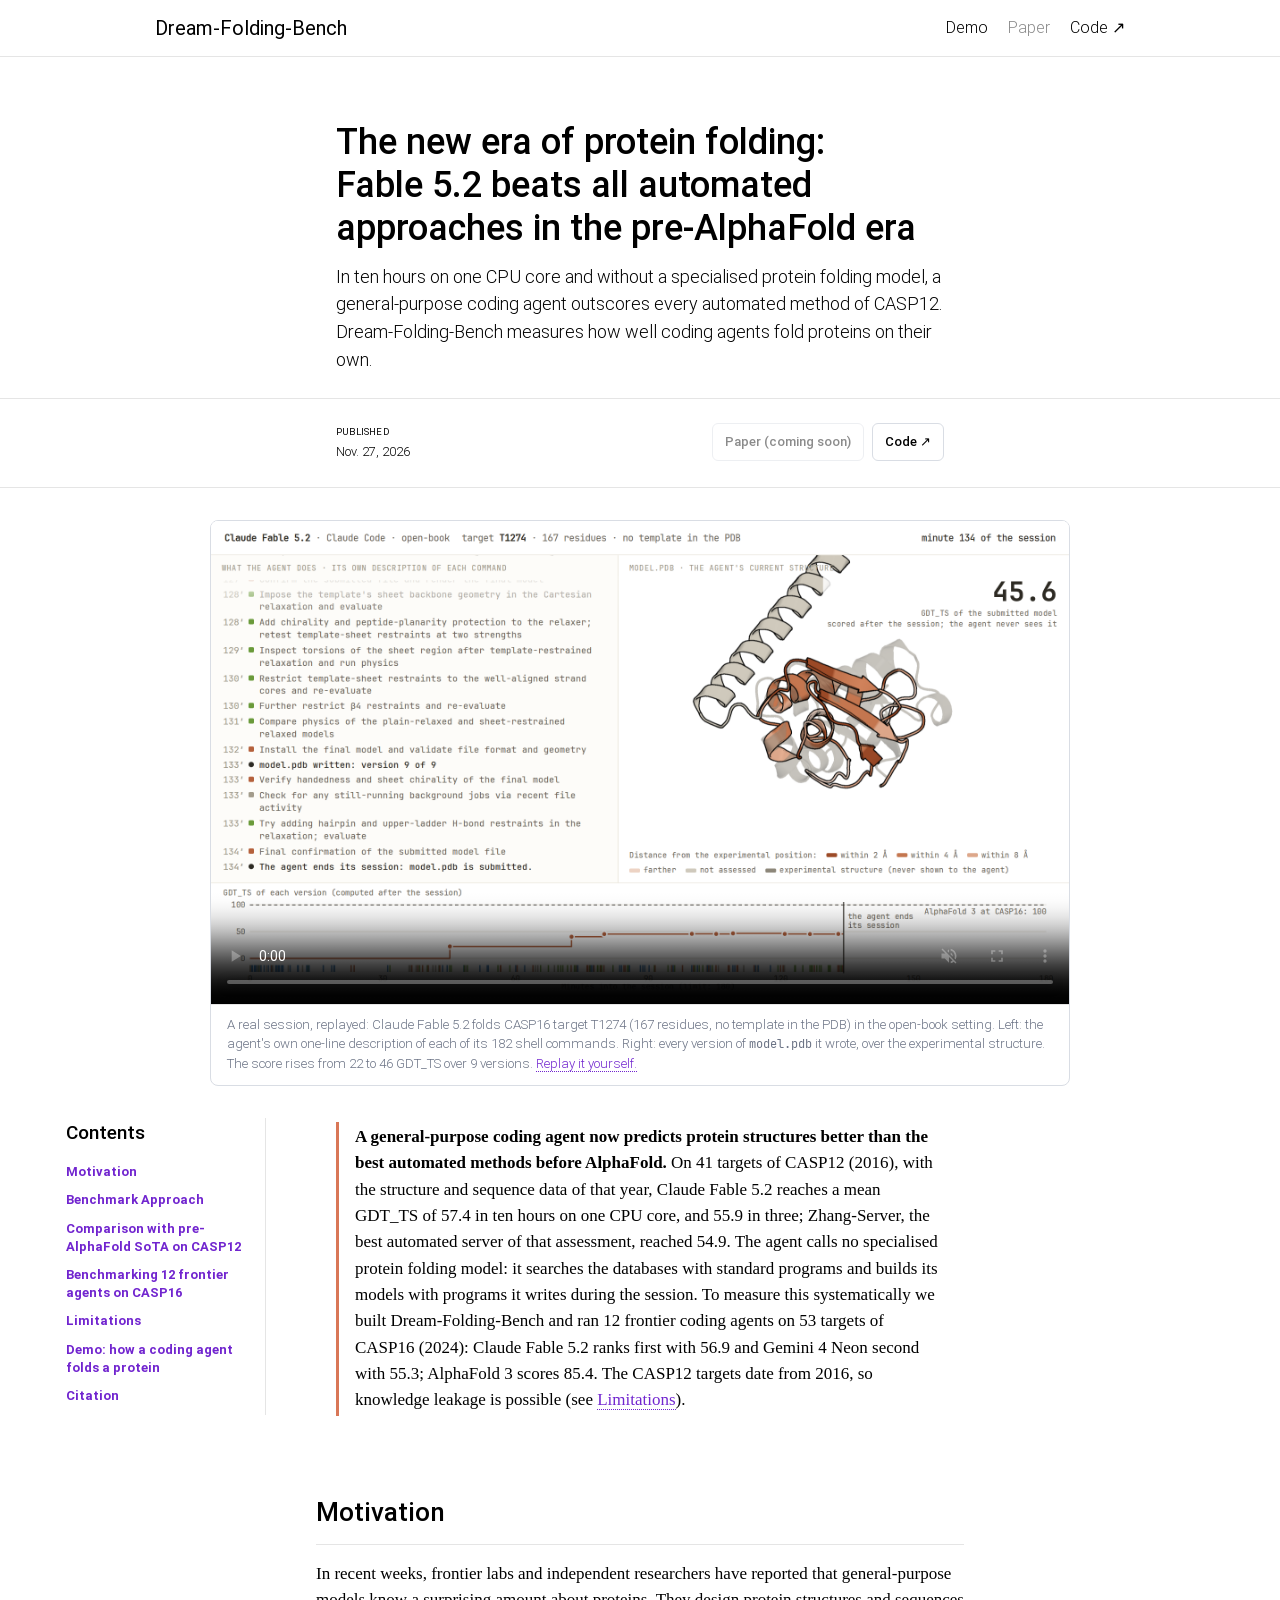
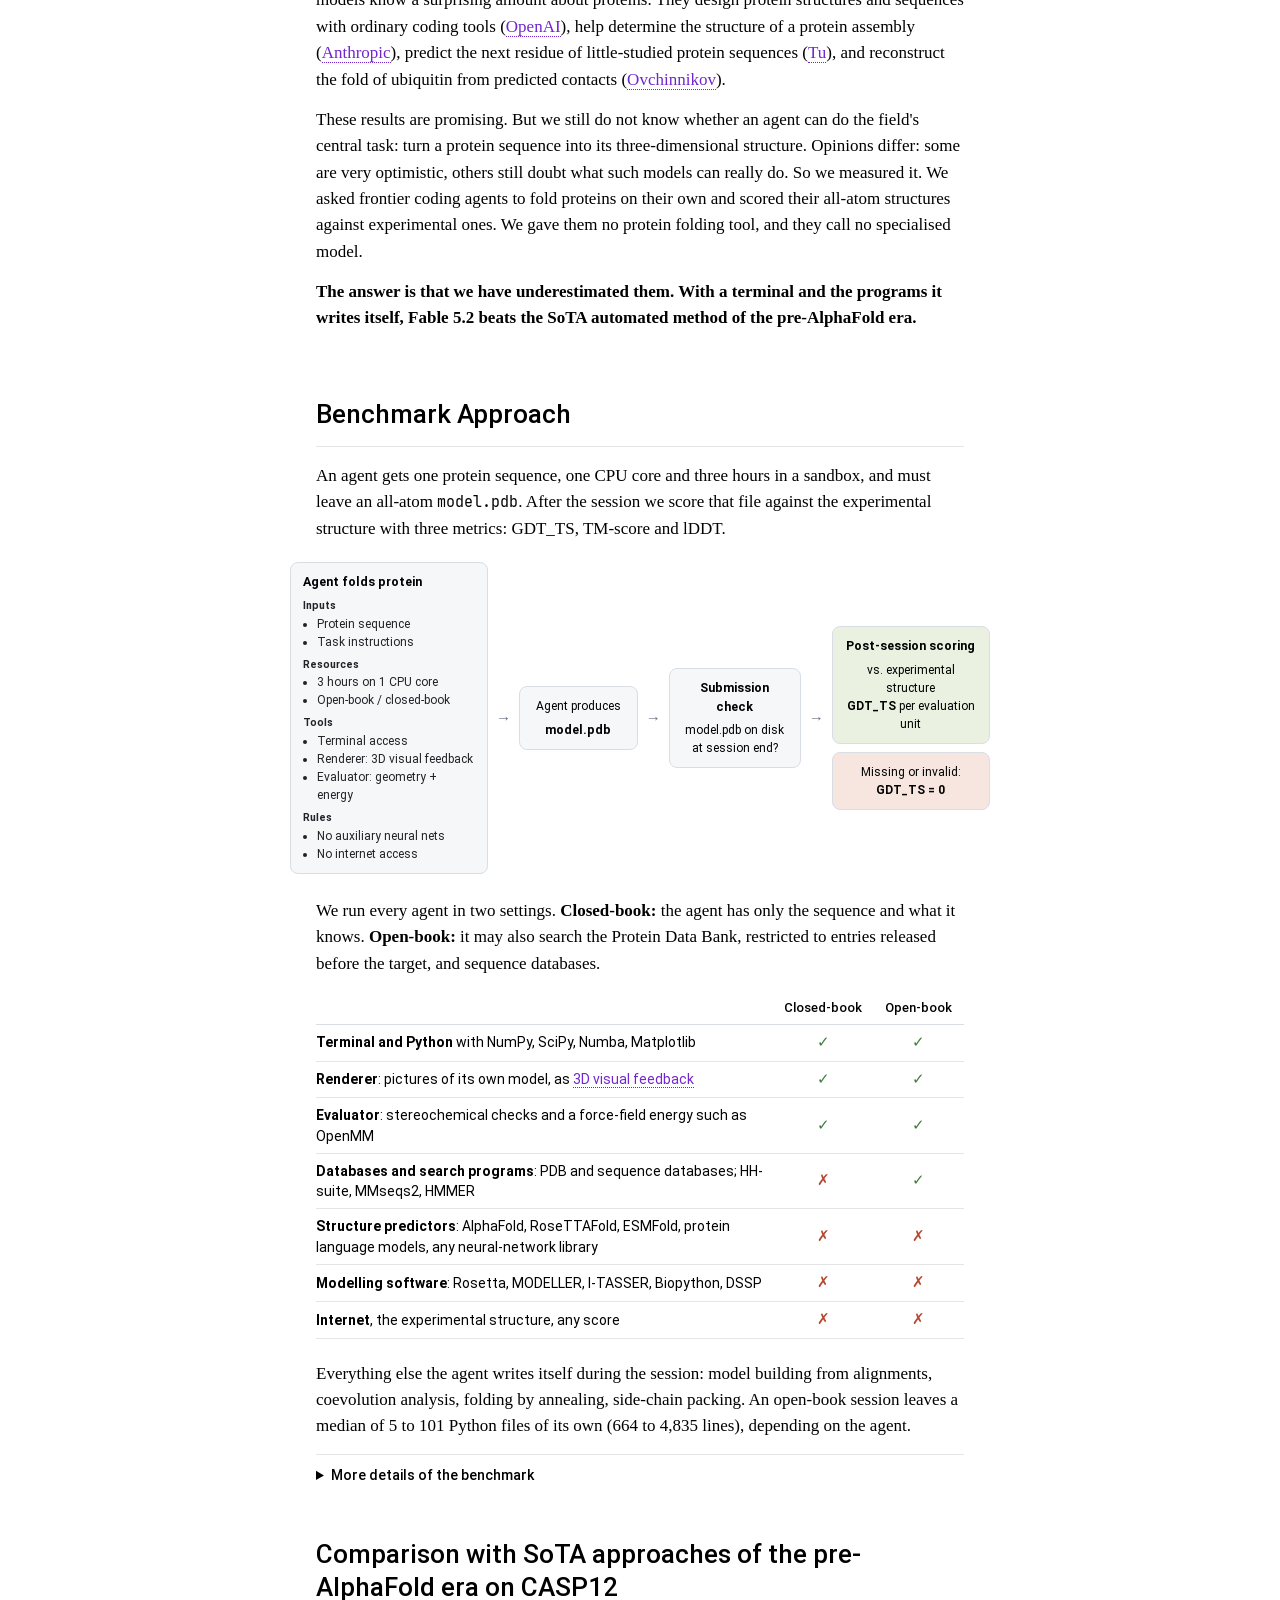
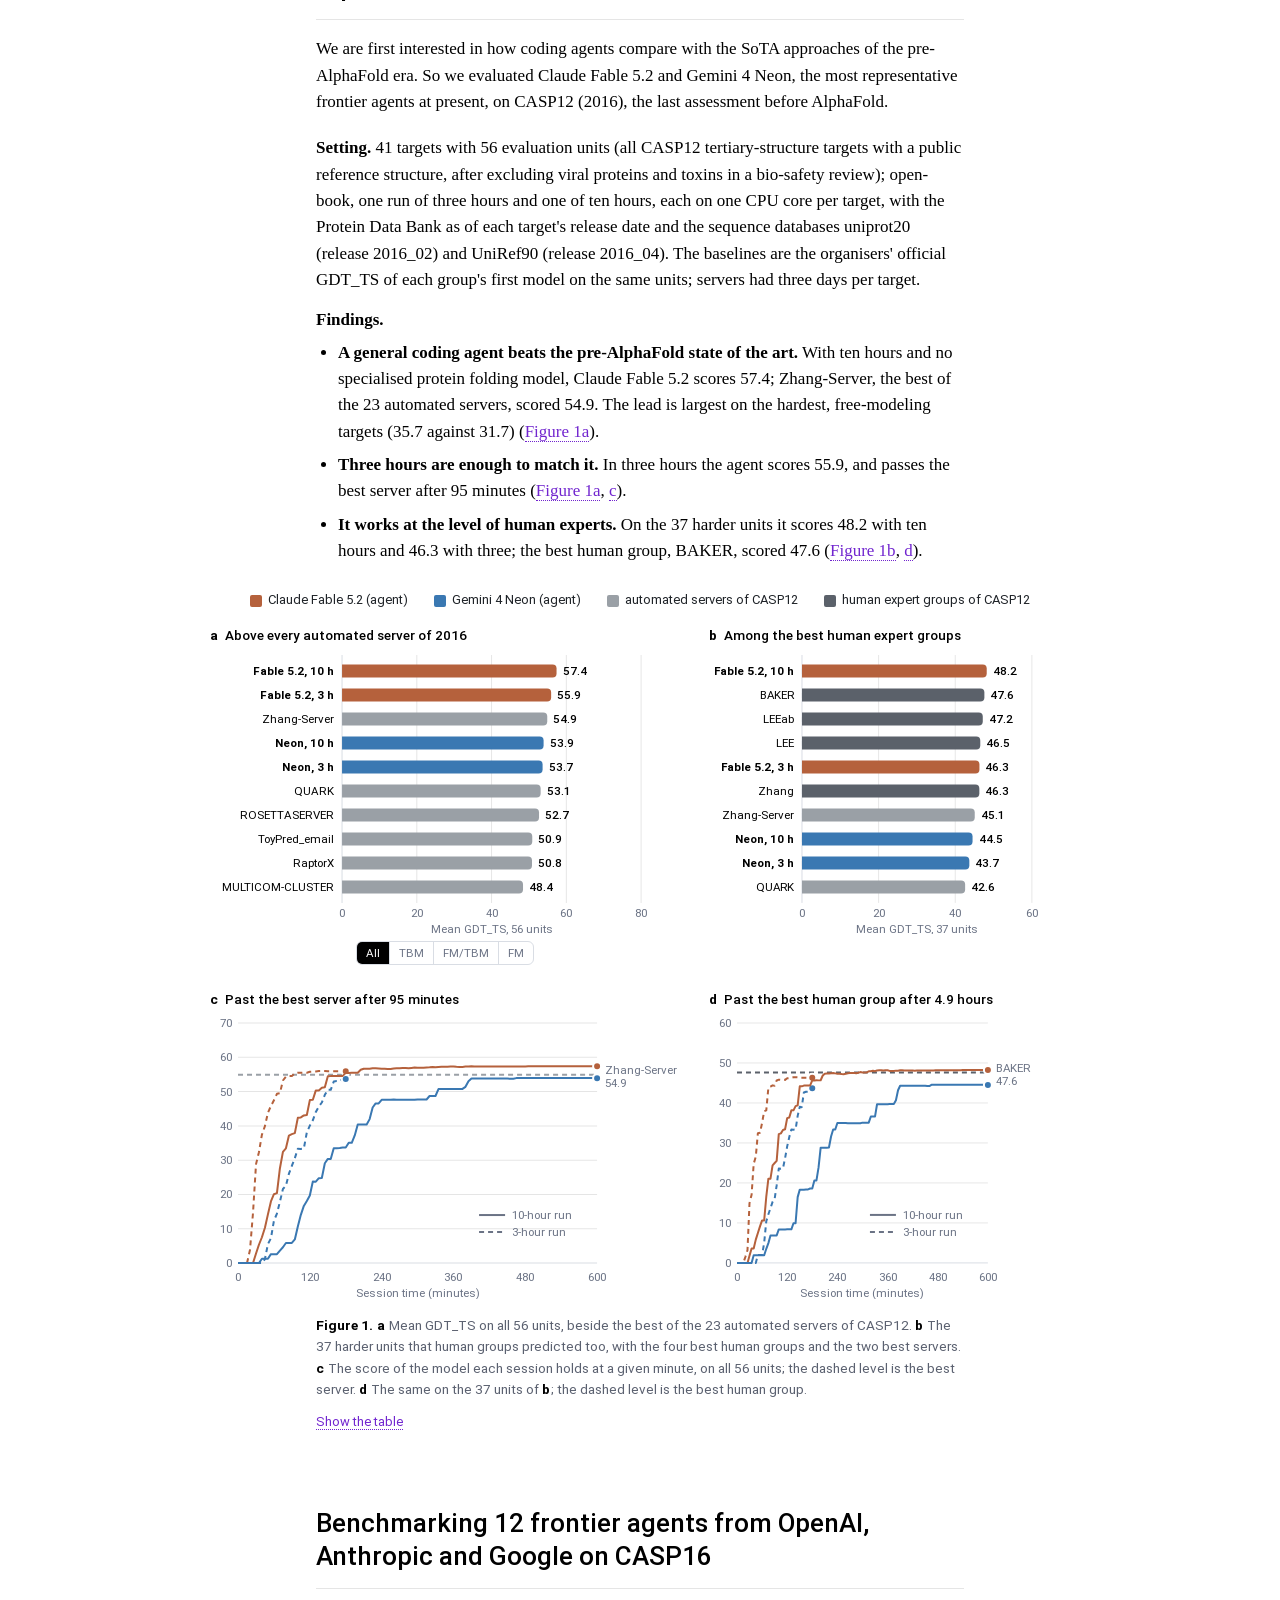
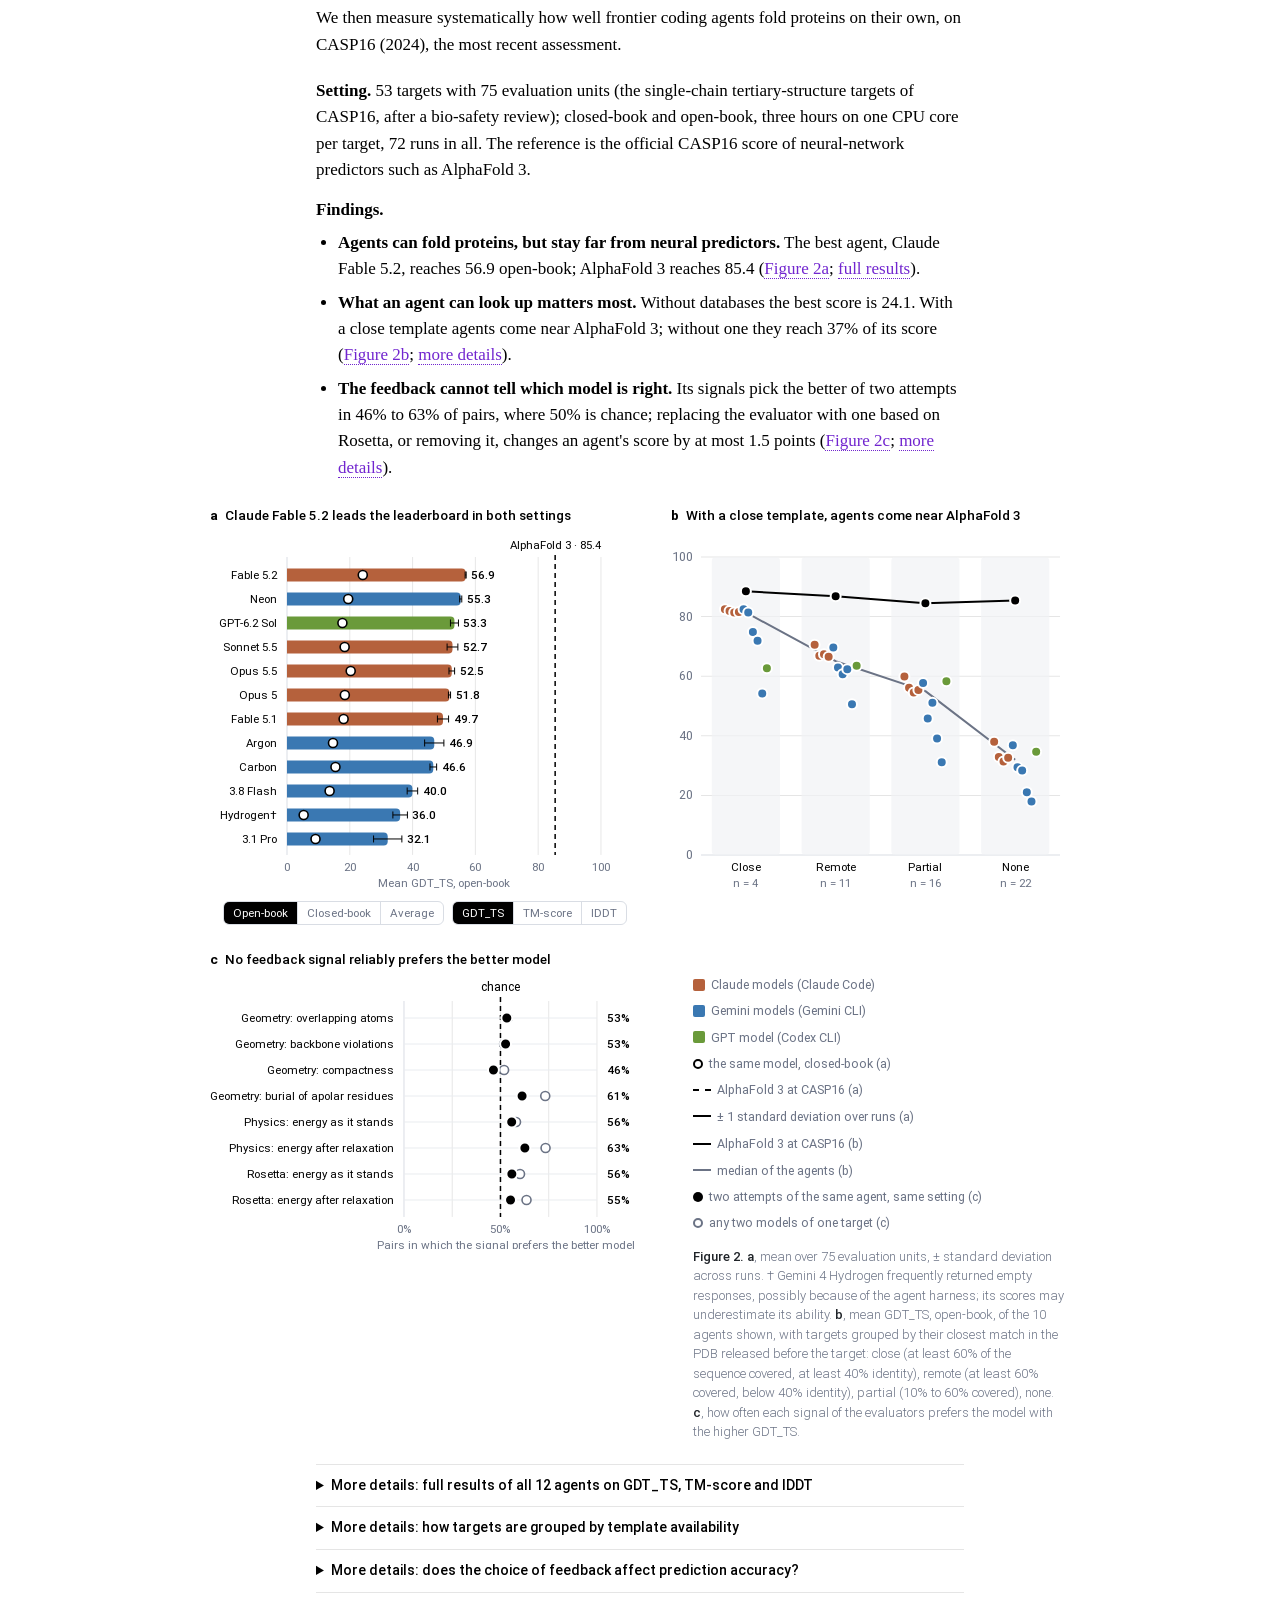
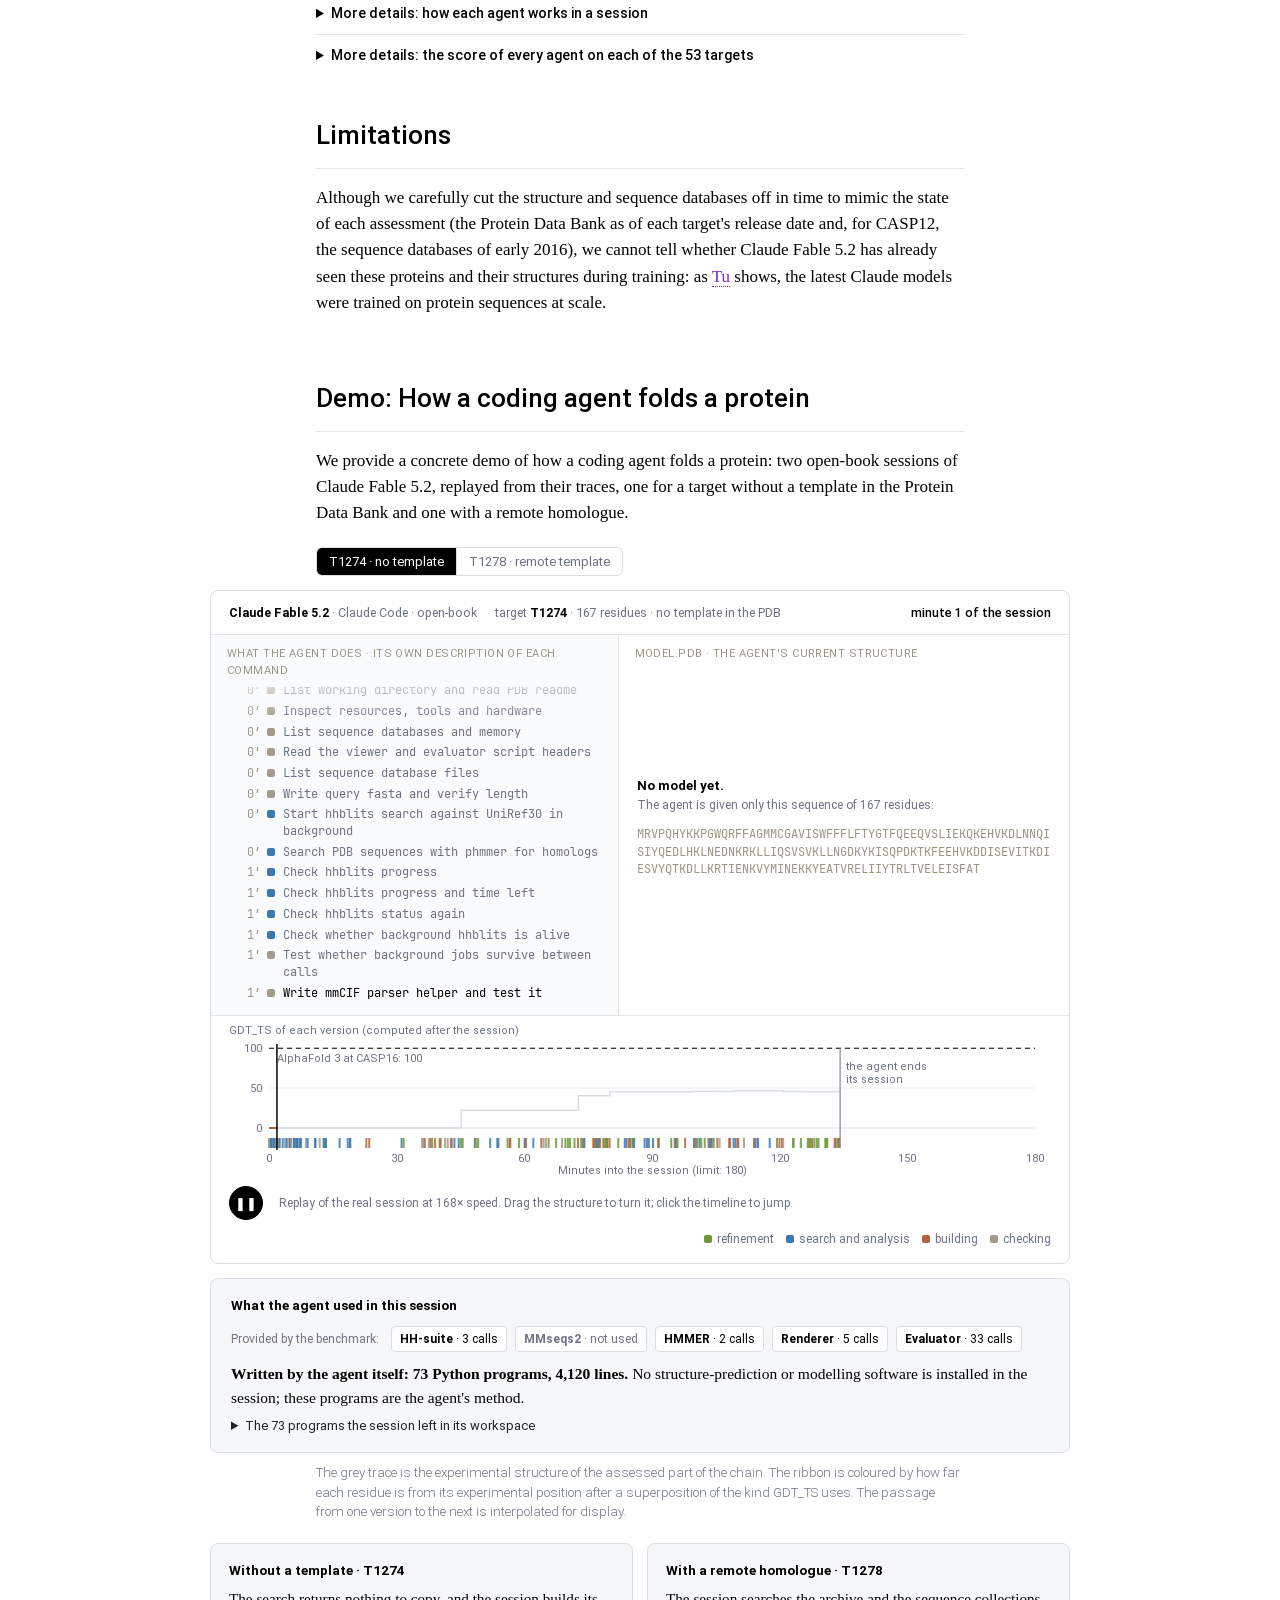
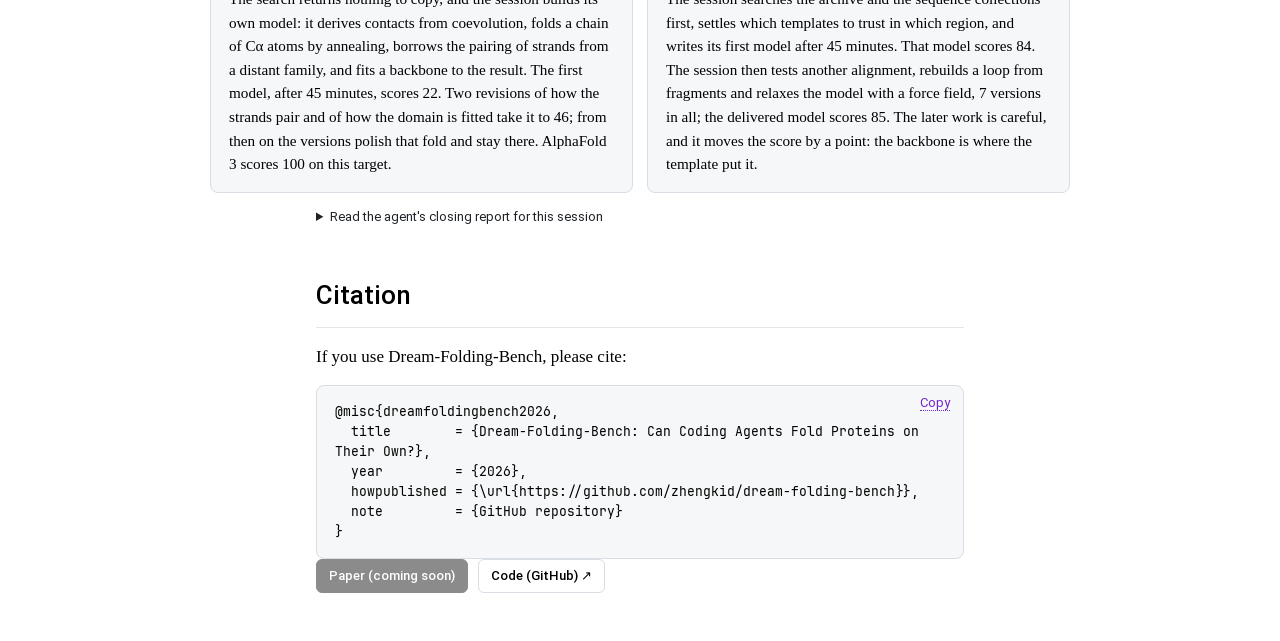
==== commit 5ed46778: "Project page: links to the renamed repository" ====
--- a/index.html
+++ b/index.html
@@ -18,7 +18,7 @@
     <nav>
       <a href="#demo">Demo</a>
       <span class="off" aria-disabled="true" title="The paper will be linked here">Paper</span>
-      <a href="https://github.com/zhengkid/dream-fold-bench" target="_blank" rel="noopener">Code ↗</a>
+      <a href="https://github.com/zhengkid/dream-folding-bench" target="_blank" rel="noopener">Code ↗</a>
     </nav>
   </div>
 </header>
@@ -38,7 +38,7 @@
     <div><h3>Published</h3><p>Nov. 27, 2026</p></div>
     <div class="links">
       <span class="btn off" aria-disabled="true" title="The paper will be linked here">Paper (coming soon)</span>
-      <a class="btn" href="https://github.com/zhengkid/dream-fold-bench" target="_blank" rel="noopener">Code ↗</a>
+      <a class="btn" href="https://github.com/zhengkid/dream-folding-bench" target="_blank" rel="noopener">Code ↗</a>
     </div>
   </div>
 </div>
@@ -415,17 +415,17 @@
 <pre id="cite-text">@misc{dreamfoldingbench2026,
   title        = {Dream-Folding-Bench: Can Coding Agents Fold Proteins on Their Own?},
   year         = {2026},
-  howpublished = {\url{https://github.com/zhengkid/dream-fold-bench}},
+  howpublished = {\url{https://github.com/zhengkid/dream-folding-bench}},
   note         = {GitHub repository}
 }</pre>
     </div>
     <div class="buttons"><span class="btn primary off" aria-disabled="true" title="The paper will be linked here">Paper (coming soon)</span>
-      <a class="btn" href="https://github.com/zhengkid/dream-fold-bench" target="_blank" rel="noopener">Code (GitHub) ↗</a></div>
+      <a class="btn" href="https://github.com/zhengkid/dream-folding-bench" target="_blank" rel="noopener">Code (GitHub) ↗</a></div>
   </div>
 </section>
 
 </main>
-<script src="data/data.js?v=2e107ea2"></script>
+<script src="data/data.js?v=4fabc2ed"></script>
 <script src="data/replay_T1274.js?v=2b7e1afa"></script>
 <script src="data/replay_T1278.js?v=f49070e7"></script>
 <script src="js/charts.js?v=48e9558b"></script>
